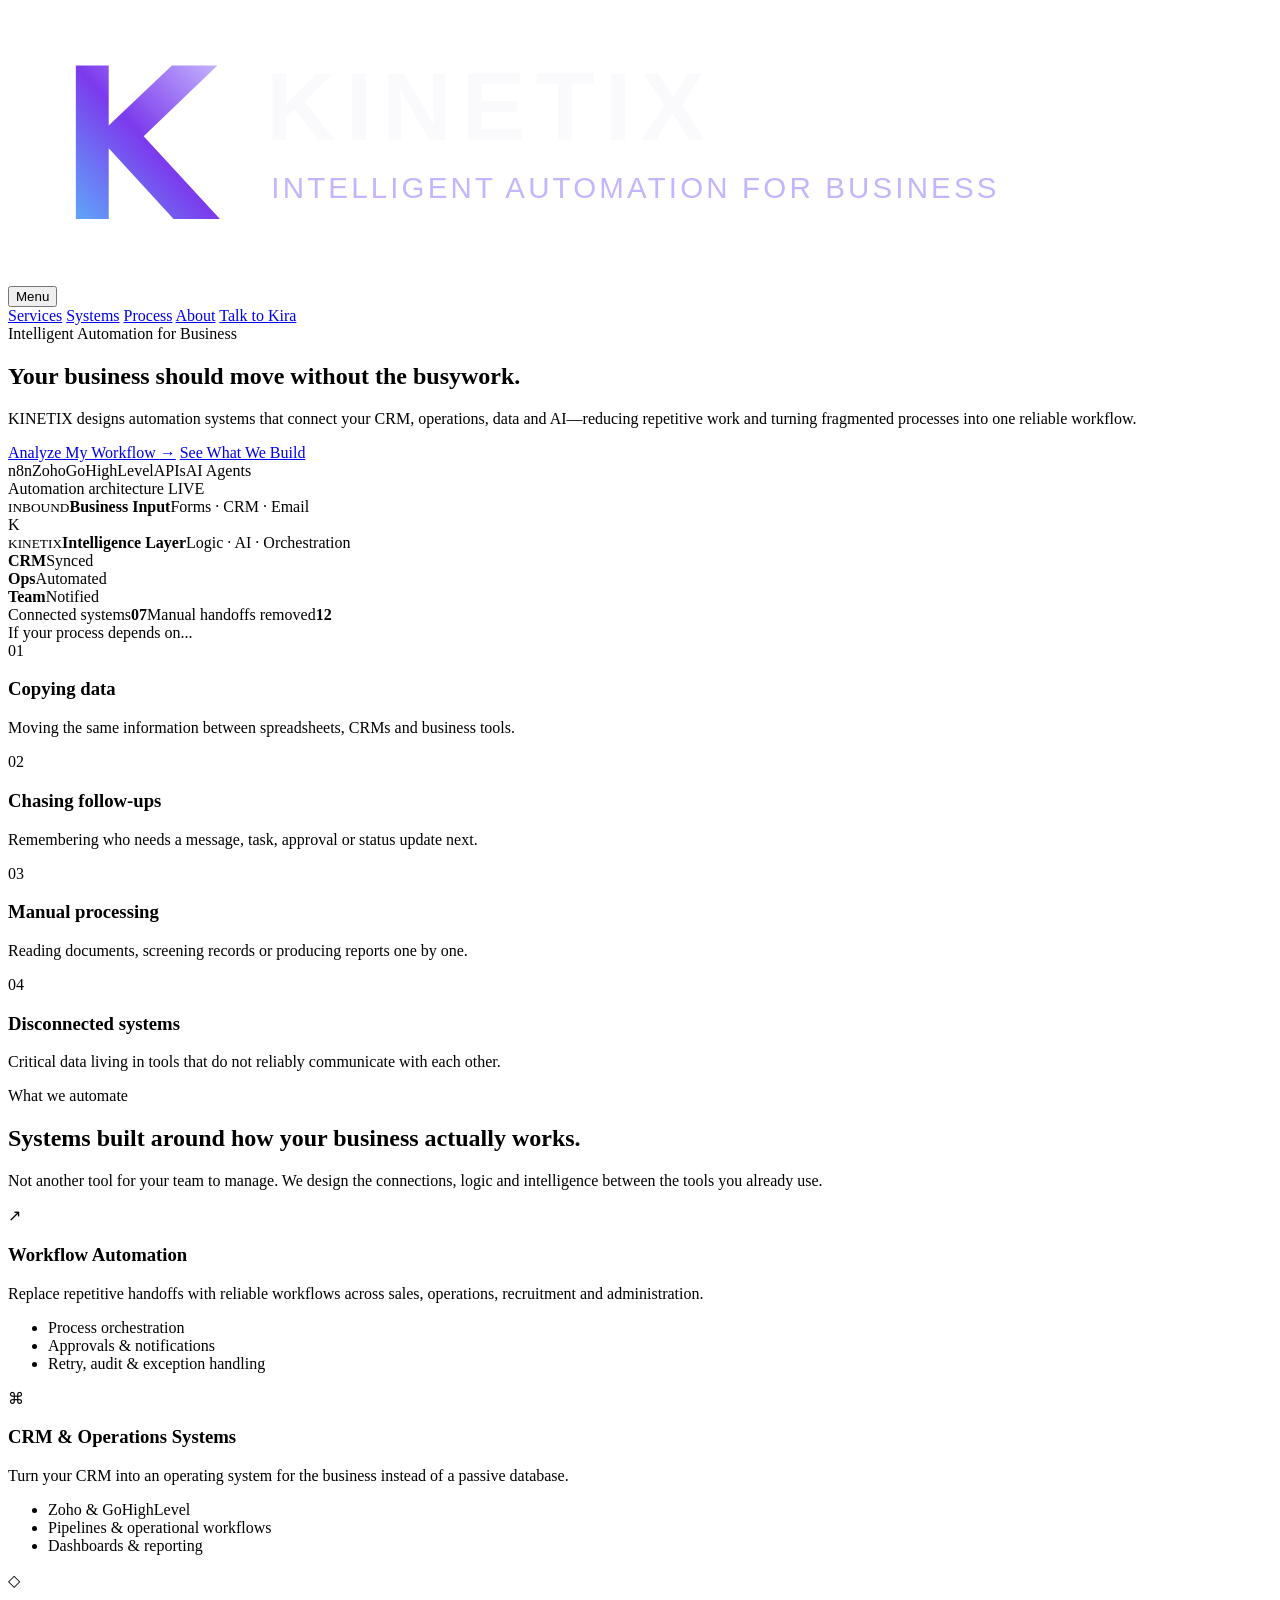
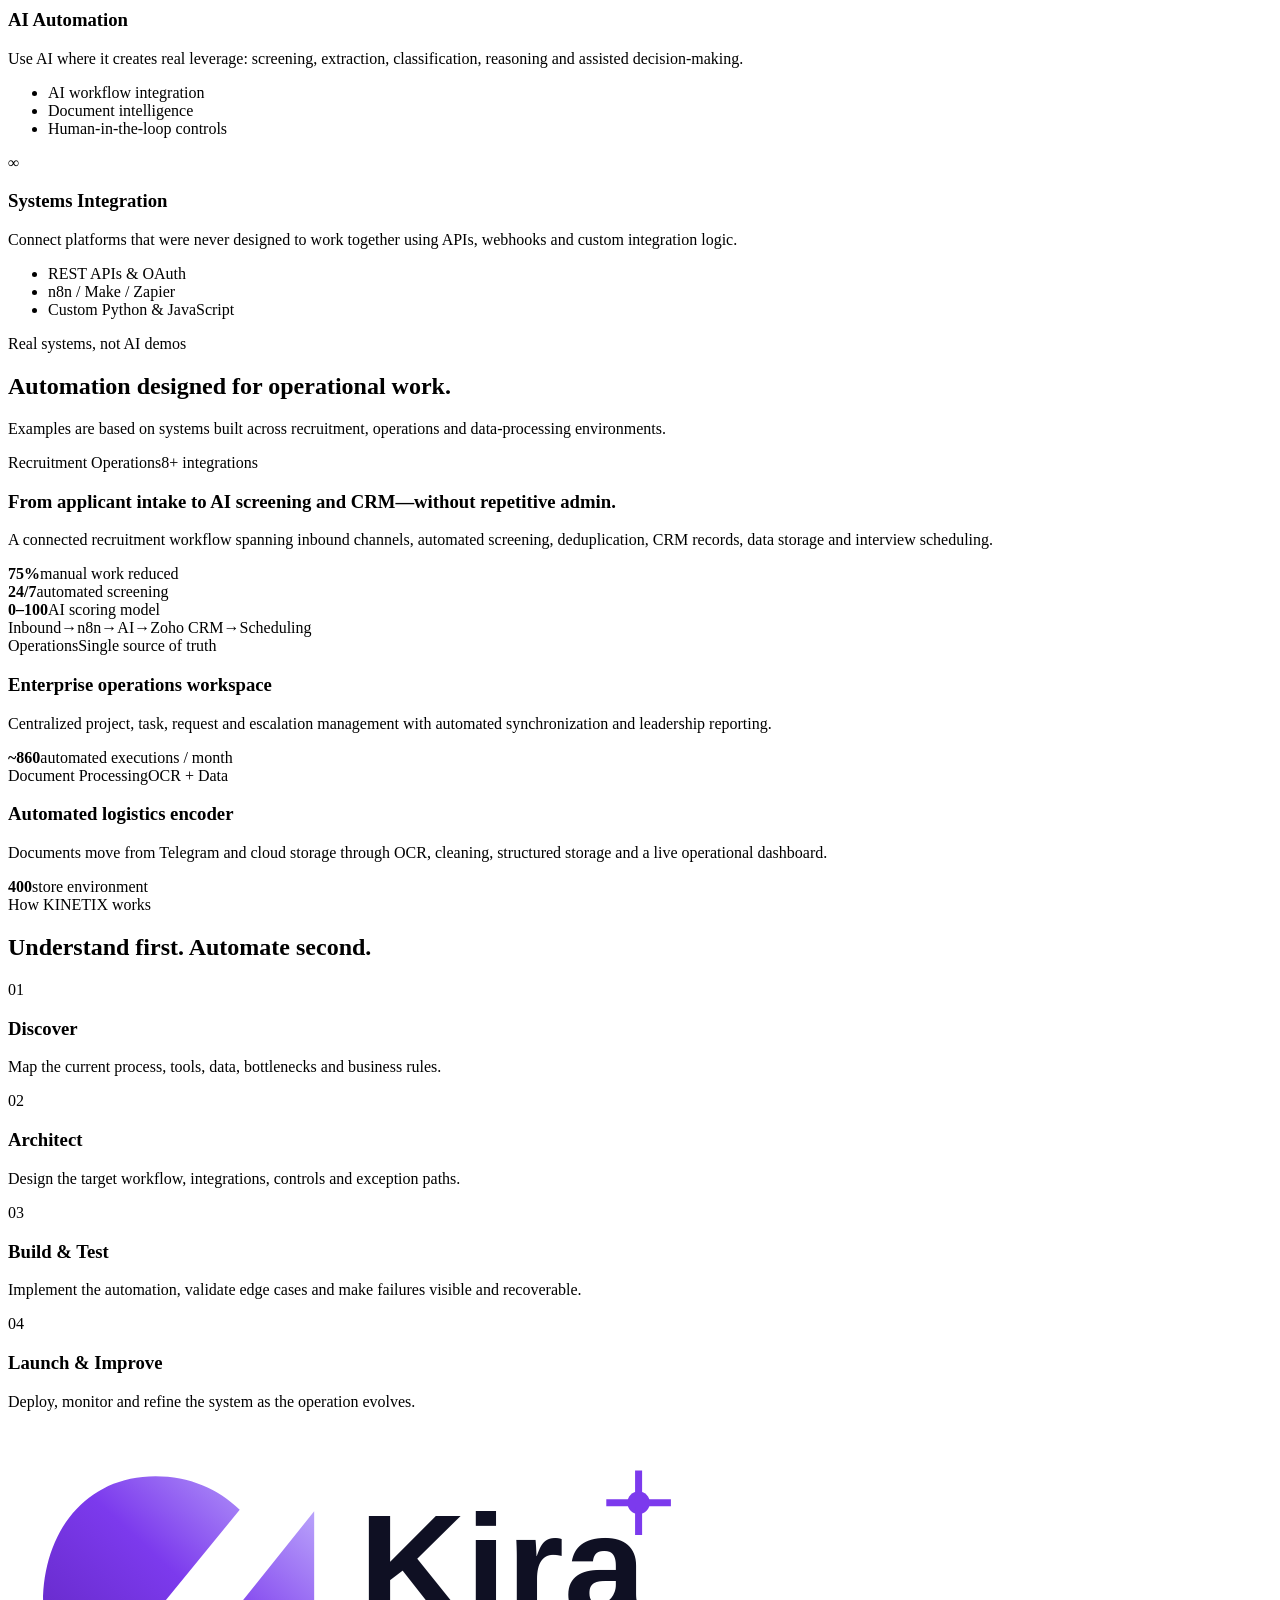
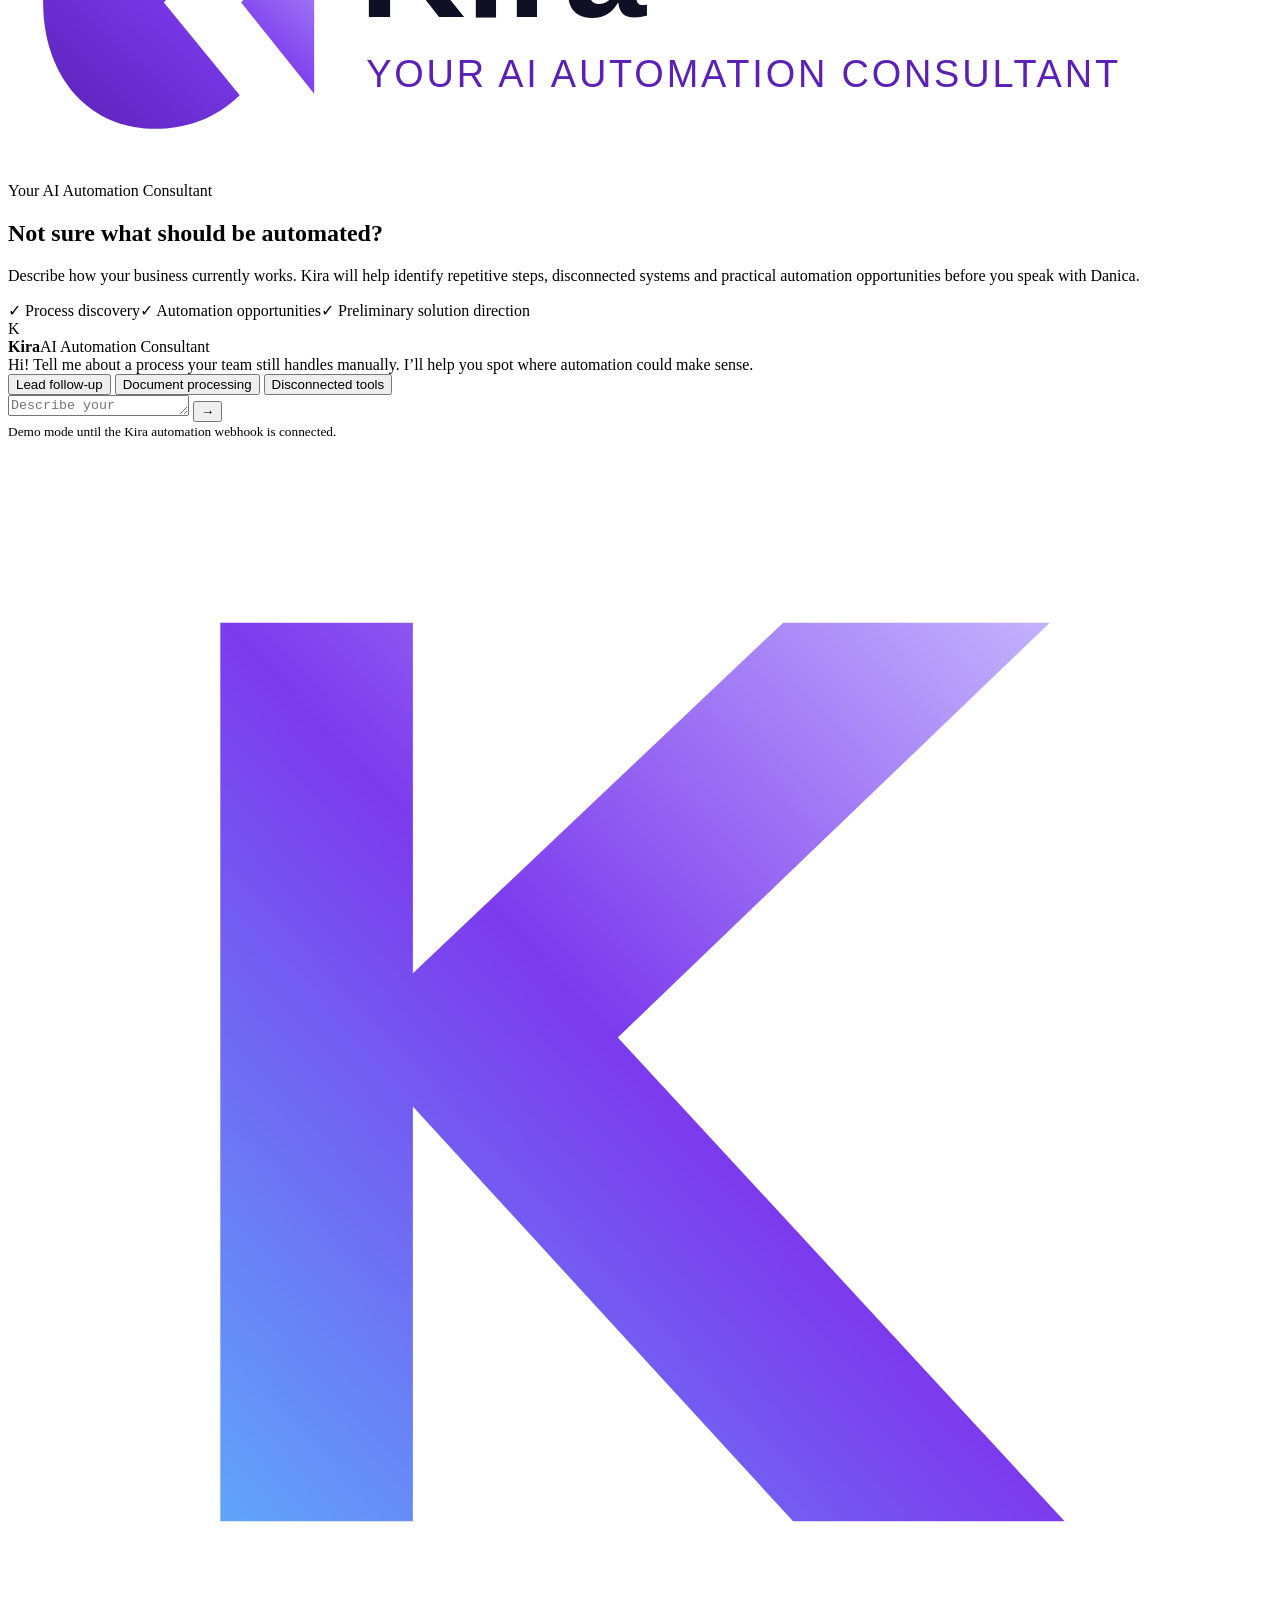
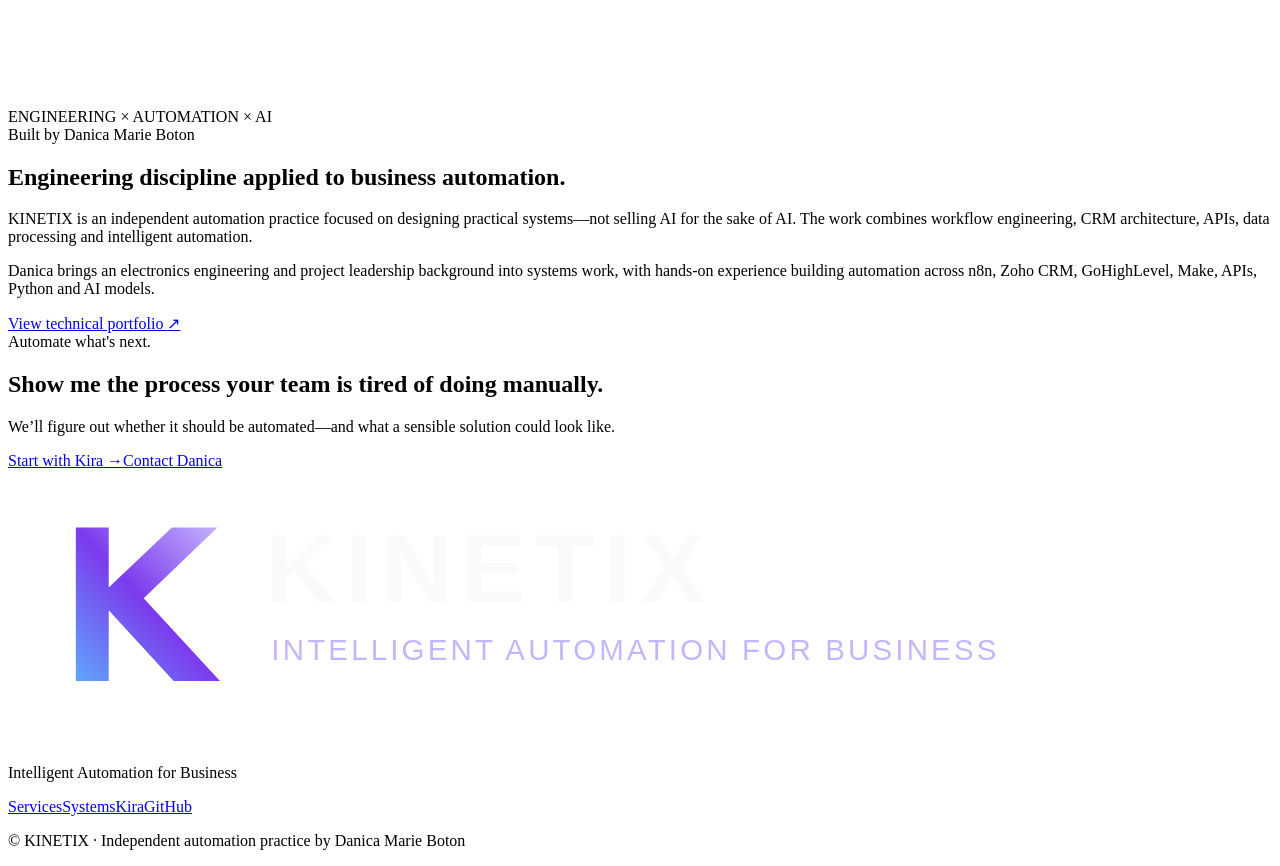
==== index.html @ b595feed "Build KINETIX client acquisition website" ====
<!doctype html>
<html lang="en">
<head>
  <meta charset="utf-8" />
  <meta name="viewport" content="width=device-width, initial-scale=1" />
  <meta name="theme-color" content="#0F1023" />
  <meta name="description" content="KINETIX builds intelligent automation systems that connect business processes, CRMs, operations, data and AI." />
  <title>KINETIX — Intelligent Automation for Business</title>
  <link rel="preconnect" href="https://fonts.googleapis.com">
  <link rel="preconnect" href="https://fonts.gstatic.com" crossorigin>
  <link href="https://fonts.googleapis.com/css2?family=Plus+Jakarta+Sans:wght@400;500;600;700;800&display=swap" rel="stylesheet">
  <link rel="icon" href="brand/kinetix-mark.svg" type="image/svg+xml">
  <link rel="stylesheet" href="styles.css" />
</head>
<body>
  <div class="page-glow page-glow-a"></div>
  <div class="page-glow page-glow-b"></div>

  <header class="site-header">
    <a class="brand" href="#top" aria-label="KINETIX home">
      <img src="brand/kinetix-logo-dark.svg" alt="KINETIX" />
    </a>
    <button class="menu-toggle" aria-expanded="false" aria-controls="site-nav">Menu</button>
    <nav id="site-nav" class="site-nav" aria-label="Primary navigation">
      <a href="#services">Services</a>
      <a href="#work">Systems</a>
      <a href="#process">Process</a>
      <a href="#about">About</a>
      <a class="nav-cta" href="#kira">Talk to Kira</a>
    </nav>
  </header>

  <main id="top">
    <section class="hero section-shell">
      <div class="hero-copy reveal">
        <span class="eyebrow"><span class="pulse-dot"></span> Intelligent Automation for Business</span>
        <h1>Your business should move <span class="gradient-text">without the busywork.</span></h1>
        <p class="hero-lead">KINETIX designs automation systems that connect your CRM, operations, data and AI—reducing repetitive work and turning fragmented processes into one reliable workflow.</p>
        <div class="hero-actions">
          <a class="button primary" href="#kira">Analyze My Workflow <span>→</span></a>
          <a class="button secondary" href="#work">See What We Build</a>
        </div>
        <div class="trust-strip" aria-label="Capabilities">
          <span>n8n</span><i></i><span>Zoho</span><i></i><span>GoHighLevel</span><i></i><span>APIs</span><i></i><span>AI Agents</span>
        </div>
      </div>

      <div class="hero-visual reveal delay-1" aria-hidden="true">
        <div class="system-card">
          <div class="system-topbar">
            <span class="status-dot"></span>
            <span>Automation architecture</span>
            <span class="live-label">LIVE</span>
          </div>
          <div class="flow-map">
            <div class="flow-node source"><small>INBOUND</small><strong>Business Input</strong><span>Forms · CRM · Email</span></div>
            <div class="flow-line vertical"></div>
            <div class="flow-node brain"><div class="mini-mark">K</div><small>KINETIX</small><strong>Intelligence Layer</strong><span>Logic · AI · Orchestration</span></div>
            <div class="flow-branches"><i></i><i></i><i></i></div>
            <div class="flow-row">
              <div class="mini-node"><strong>CRM</strong><span>Synced</span></div>
              <div class="mini-node"><strong>Ops</strong><span>Automated</span></div>
              <div class="mini-node"><strong>Team</strong><span>Notified</span></div>
            </div>
          </div>
          <div class="system-footer"><span>Connected systems</span><strong>07</strong><span>Manual handoffs removed</span><strong>12</strong></div>
        </div>
      </div>
    </section>

    <section class="problem-band">
      <div class="section-shell compact reveal">
        <span class="eyebrow dark">If your process depends on...</span>
        <div class="problem-grid">
          <article><span>01</span><h3>Copying data</h3><p>Moving the same information between spreadsheets, CRMs and business tools.</p></article>
          <article><span>02</span><h3>Chasing follow-ups</h3><p>Remembering who needs a message, task, approval or status update next.</p></article>
          <article><span>03</span><h3>Manual processing</h3><p>Reading documents, screening records or producing reports one by one.</p></article>
          <article><span>04</span><h3>Disconnected systems</h3><p>Critical data living in tools that do not reliably communicate with each other.</p></article>
        </div>
      </div>
    </section>

    <section id="services" class="section-shell section-pad">
      <div class="section-heading reveal">
        <span class="eyebrow">What we automate</span>
        <h2>Systems built around how your business actually works.</h2>
        <p>Not another tool for your team to manage. We design the connections, logic and intelligence between the tools you already use.</p>
      </div>
      <div class="service-grid">
        <article class="service-card reveal"><div class="icon-box">↗</div><h3>Workflow Automation</h3><p>Replace repetitive handoffs with reliable workflows across sales, operations, recruitment and administration.</p><ul><li>Process orchestration</li><li>Approvals & notifications</li><li>Retry, audit & exception handling</li></ul></article>
        <article class="service-card reveal delay-1"><div class="icon-box">⌘</div><h3>CRM & Operations Systems</h3><p>Turn your CRM into an operating system for the business instead of a passive database.</p><ul><li>Zoho & GoHighLevel</li><li>Pipelines & operational workflows</li><li>Dashboards & reporting</li></ul></article>
        <article class="service-card reveal delay-2"><div class="icon-box">◇</div><h3>AI Automation</h3><p>Use AI where it creates real leverage: screening, extraction, classification, reasoning and assisted decision-making.</p><ul><li>AI workflow integration</li><li>Document intelligence</li><li>Human-in-the-loop controls</li></ul></article>
        <article class="service-card reveal delay-3"><div class="icon-box">∞</div><h3>Systems Integration</h3><p>Connect platforms that were never designed to work together using APIs, webhooks and custom integration logic.</p><ul><li>REST APIs & OAuth</li><li>n8n / Make / Zapier</li><li>Custom Python & JavaScript</li></ul></article>
      </div>
    </section>

    <section id="work" class="work-section section-pad">
      <div class="section-shell">
        <div class="section-heading light reveal">
          <span class="eyebrow">Real systems, not AI demos</span>
          <h2>Automation designed for operational work.</h2>
          <p>Examples are based on systems built across recruitment, operations and data-processing environments.</p>
        </div>
        <div class="work-grid">
          <article class="case-card featured reveal">
            <div class="case-meta"><span>Recruitment Operations</span><span>8+ integrations</span></div>
            <h3>From applicant intake to AI screening and CRM—without repetitive admin.</h3>
            <p>A connected recruitment workflow spanning inbound channels, automated screening, deduplication, CRM records, data storage and interview scheduling.</p>
            <div class="metric-row"><div><strong>75%</strong><span>manual work reduced</span></div><div><strong>24/7</strong><span>automated screening</span></div><div><strong>0–100</strong><span>AI scoring model</span></div></div>
            <div class="architecture-line"><span>Inbound</span><b>→</b><span>n8n</span><b>→</b><span>AI</span><b>→</b><span>Zoho CRM</span><b>→</b><span>Scheduling</span></div>
          </article>
          <article class="case-card reveal delay-1">
            <div class="case-meta"><span>Operations</span><span>Single source of truth</span></div>
            <h3>Enterprise operations workspace</h3>
            <p>Centralized project, task, request and escalation management with automated synchronization and leadership reporting.</p>
            <div class="case-stat"><strong>~860</strong><span>automated executions / month</span></div>
          </article>
          <article class="case-card reveal delay-2">
            <div class="case-meta"><span>Document Processing</span><span>OCR + Data</span></div>
            <h3>Automated logistics encoder</h3>
            <p>Documents move from Telegram and cloud storage through OCR, cleaning, structured storage and a live operational dashboard.</p>
            <div class="case-stat"><strong>400</strong><span>store environment</span></div>
          </article>
        </div>
      </div>
    </section>

    <section id="process" class="section-shell section-pad">
      <div class="section-heading reveal">
        <span class="eyebrow">How KINETIX works</span>
        <h2>Understand first. Automate second.</h2>
      </div>
      <div class="process-grid">
        <article class="process-step reveal"><span>01</span><h3>Discover</h3><p>Map the current process, tools, data, bottlenecks and business rules.</p></article>
        <article class="process-step reveal delay-1"><span>02</span><h3>Architect</h3><p>Design the target workflow, integrations, controls and exception paths.</p></article>
        <article class="process-step reveal delay-2"><span>03</span><h3>Build & Test</h3><p>Implement the automation, validate edge cases and make failures visible and recoverable.</p></article>
        <article class="process-step reveal delay-3"><span>04</span><h3>Launch & Improve</h3><p>Deploy, monitor and refine the system as the operation evolves.</p></article>
      </div>
    </section>

    <section id="kira" class="kira-section section-shell section-pad">
      <div class="kira-card reveal">
        <div class="kira-copy">
          <img src="brand/kira-logo.svg" alt="Kira by KINETIX" class="kira-logo" />
          <span class="eyebrow">Your AI Automation Consultant</span>
          <h2>Not sure what should be automated?</h2>
          <p>Describe how your business currently works. Kira will help identify repetitive steps, disconnected systems and practical automation opportunities before you speak with Danica.</p>
          <div class="kira-points"><span>✓ Process discovery</span><span>✓ Automation opportunities</span><span>✓ Preliminary solution direction</span></div>
        </div>
        <div class="chat-shell">
          <div class="chat-head"><div class="chat-avatar">K</div><div><strong>Kira</strong><span>AI Automation Consultant</span></div><i class="online"></i></div>
          <div class="chat-body" id="chat-body">
            <div class="message ai">Hi! Tell me about a process your team still handles manually. I’ll help you spot where automation could make sense.</div>
            <div class="suggestions">
              <button data-prompt="We manually copy leads into our CRM and follow up one by one.">Lead follow-up</button>
              <button data-prompt="Our team manually processes documents and enters the information into a system.">Document processing</button>
              <button data-prompt="Our business tools do not sync and we keep updating the same information in different places.">Disconnected tools</button>
            </div>
          </div>
          <form id="kira-form" class="chat-input-row">
            <textarea id="kira-input" rows="1" placeholder="Describe your workflow..." required></textarea>
            <button type="submit" aria-label="Send to Kira">→</button>
          </form>
          <small class="chat-note">Demo mode until the Kira automation webhook is connected.</small>
        </div>
      </div>
    </section>

    <section id="about" class="about-section section-shell section-pad">
      <div class="about-grid">
        <div class="about-mark reveal"><img src="brand/kinetix-mark.svg" alt="" /><span>ENGINEERING × AUTOMATION × AI</span></div>
        <div class="about-copy reveal delay-1">
          <span class="eyebrow">Built by Danica Marie Boton</span>
          <h2>Engineering discipline applied to business automation.</h2>
          <p>KINETIX is an independent automation practice focused on designing practical systems—not selling AI for the sake of AI. The work combines workflow engineering, CRM architecture, APIs, data processing and intelligent automation.</p>
          <p>Danica brings an electronics engineering and project leadership background into systems work, with hands-on experience building automation across n8n, Zoho CRM, GoHighLevel, Make, APIs, Python and AI models.</p>
          <a class="text-link" href="https://dbauto.github.io/danicaboton.github.io/" target="_blank" rel="noopener">View technical portfolio <span>↗</span></a>
        </div>
      </div>
    </section>

    <section class="final-cta section-shell">
      <div class="final-cta-inner reveal">
        <span class="eyebrow">Automate what's next.</span>
        <h2>Show me the process your team is tired of doing manually.</h2>
        <p>We’ll figure out whether it should be automated—and what a sensible solution could look like.</p>
        <div class="hero-actions centered"><a class="button primary" href="#kira">Start with Kira <span>→</span></a><a class="button secondary light-border" href="mailto:danicaexcel@gmail.com">Contact Danica</a></div>
      </div>
    </section>
  </main>

  <footer class="site-footer section-shell">
    <div><img src="brand/kinetix-logo-dark.svg" alt="KINETIX" /><p>Intelligent Automation for Business</p></div>
    <div class="footer-links"><a href="#services">Services</a><a href="#work">Systems</a><a href="#kira">Kira</a><a href="https://github.com/dbauto/kinetix" target="_blank" rel="noopener">GitHub</a></div>
    <p class="copyright">© <span id="year"></span> KINETIX · Independent automation practice by Danica Marie Boton</p>
  </footer>

  <script src="app.js"></script>
</body>
</html>
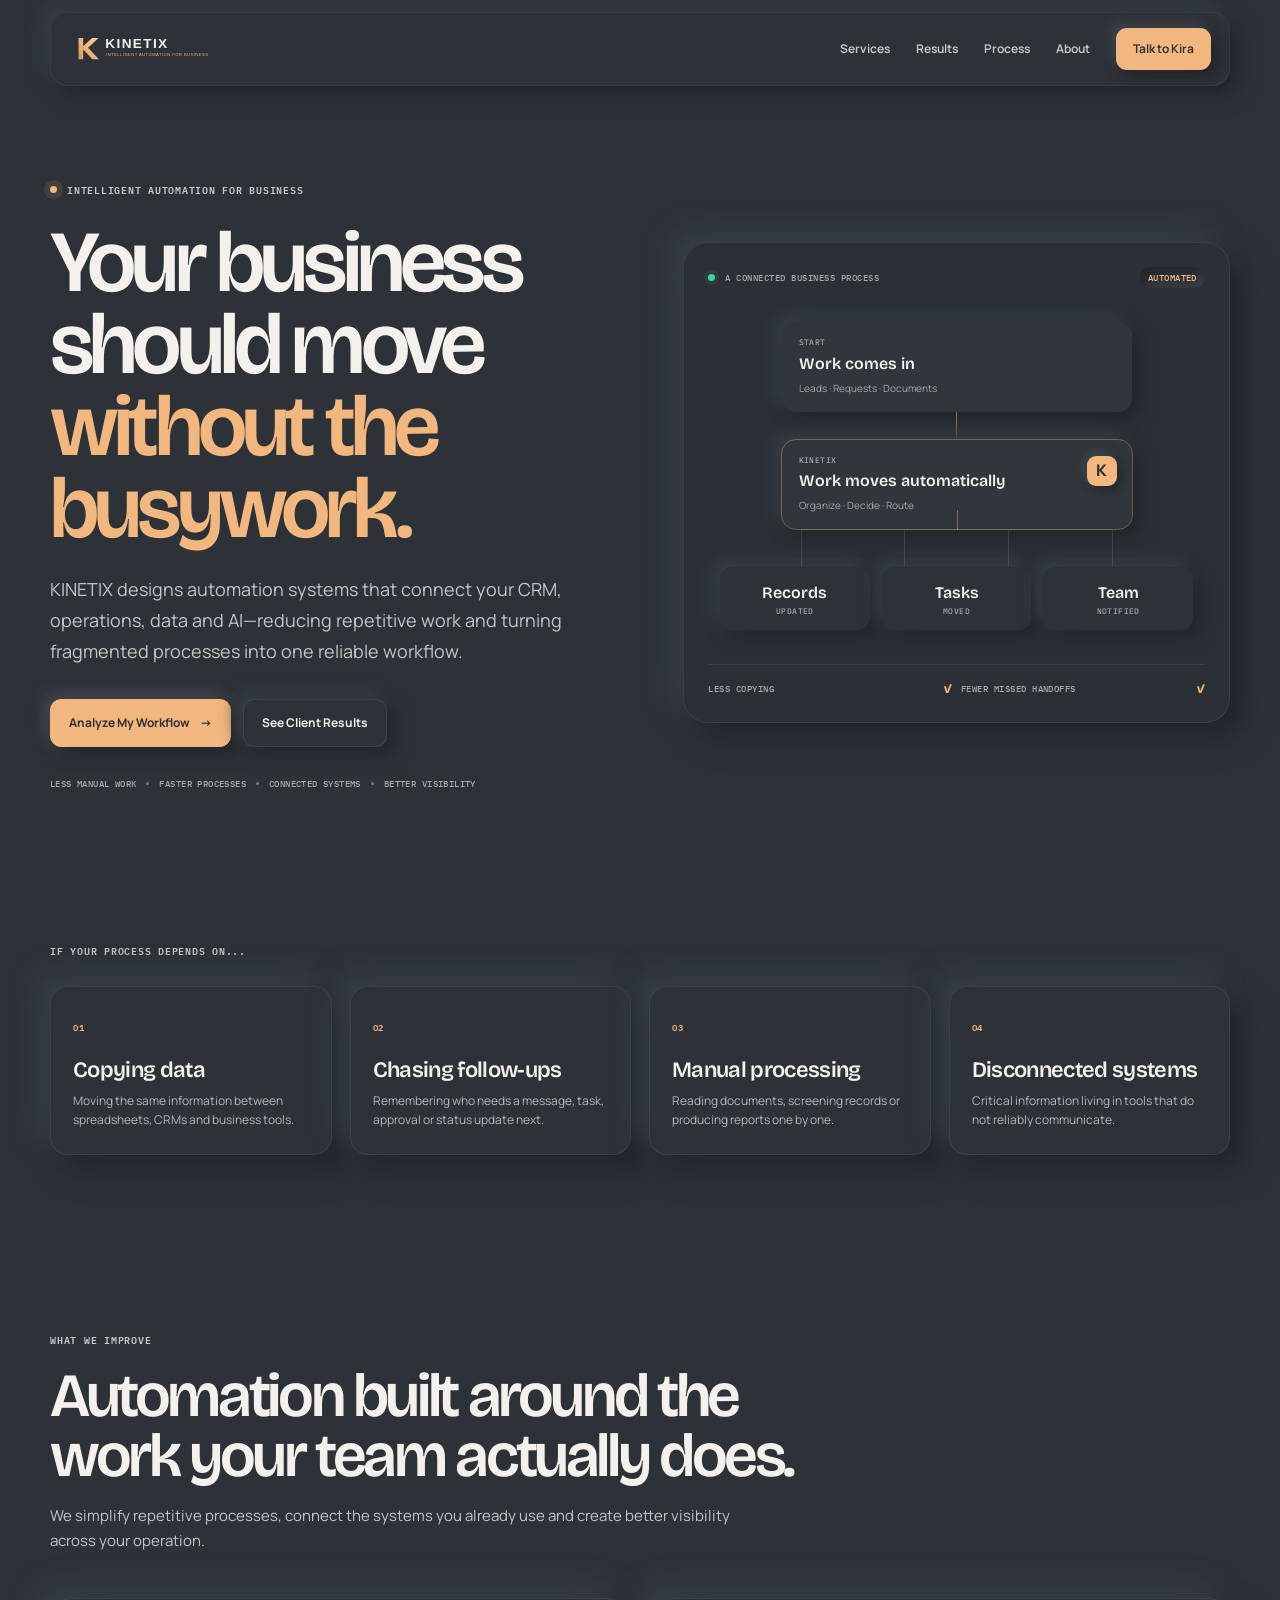
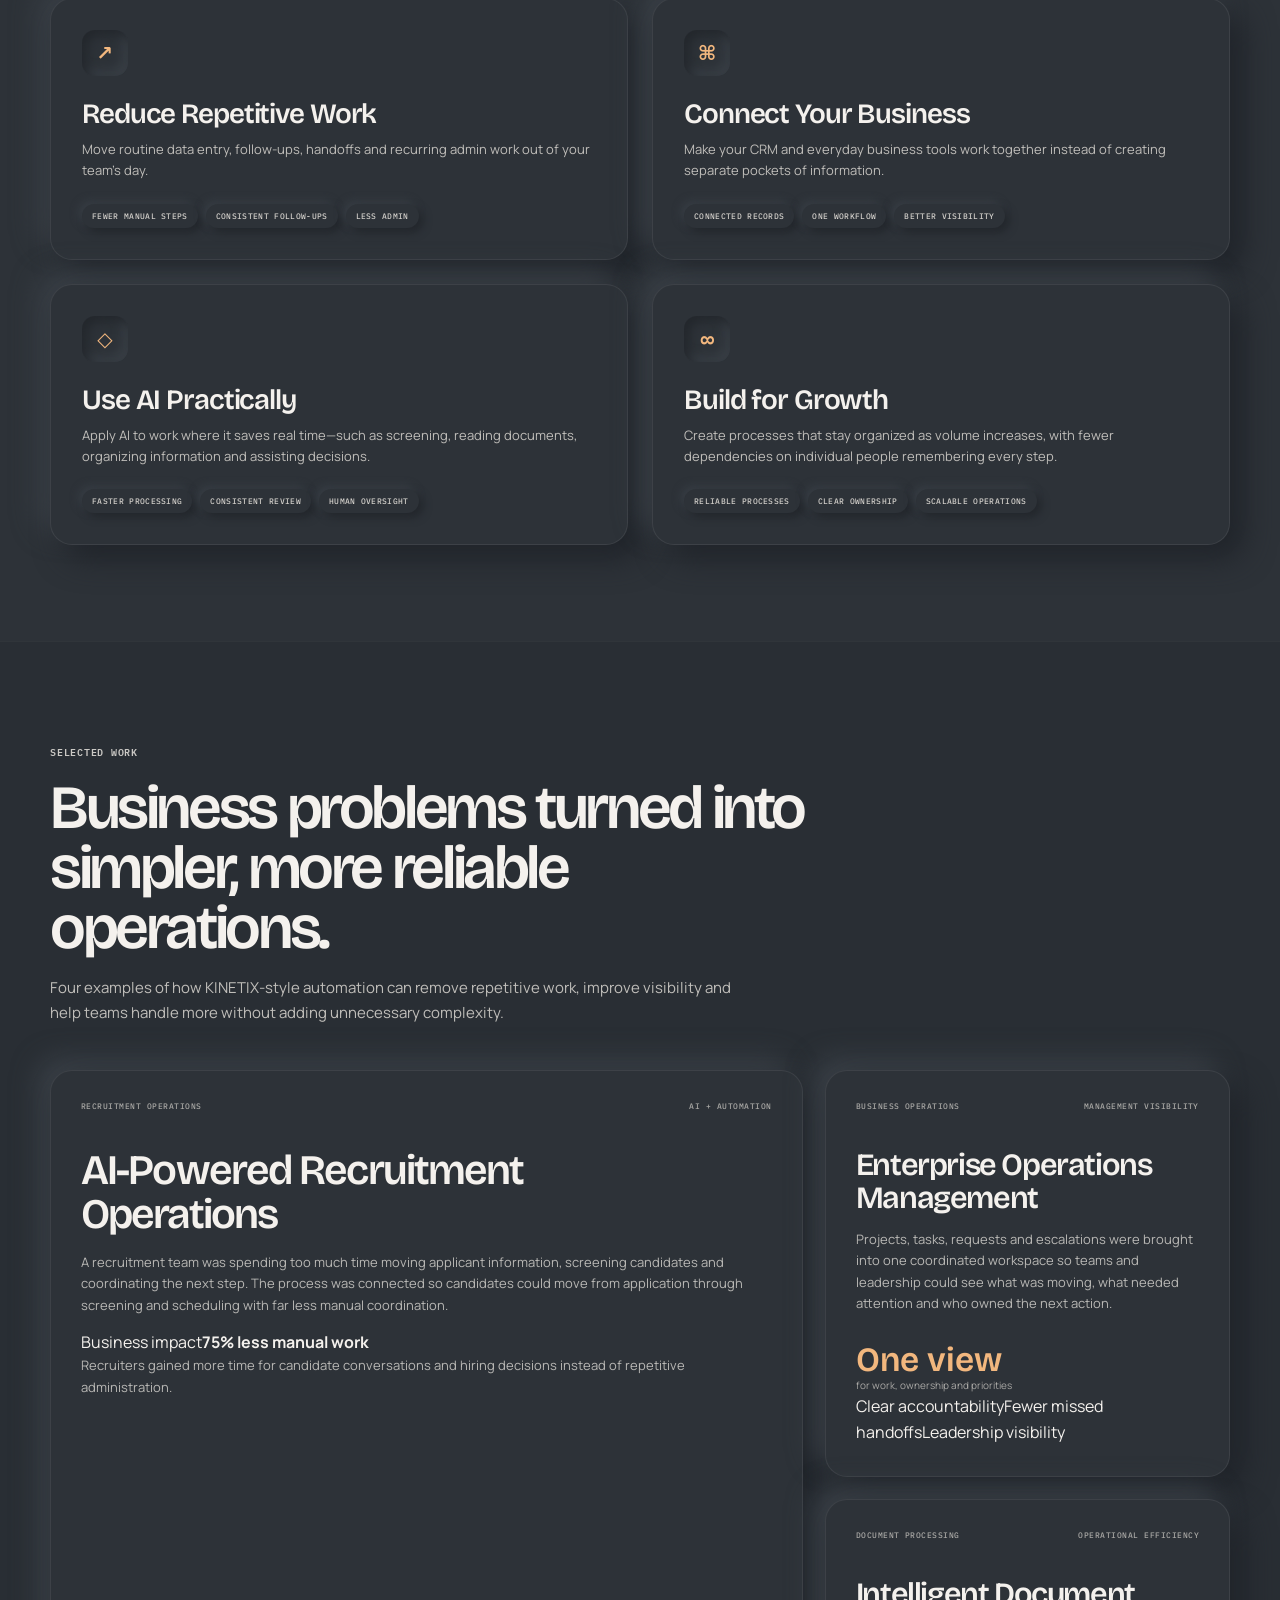
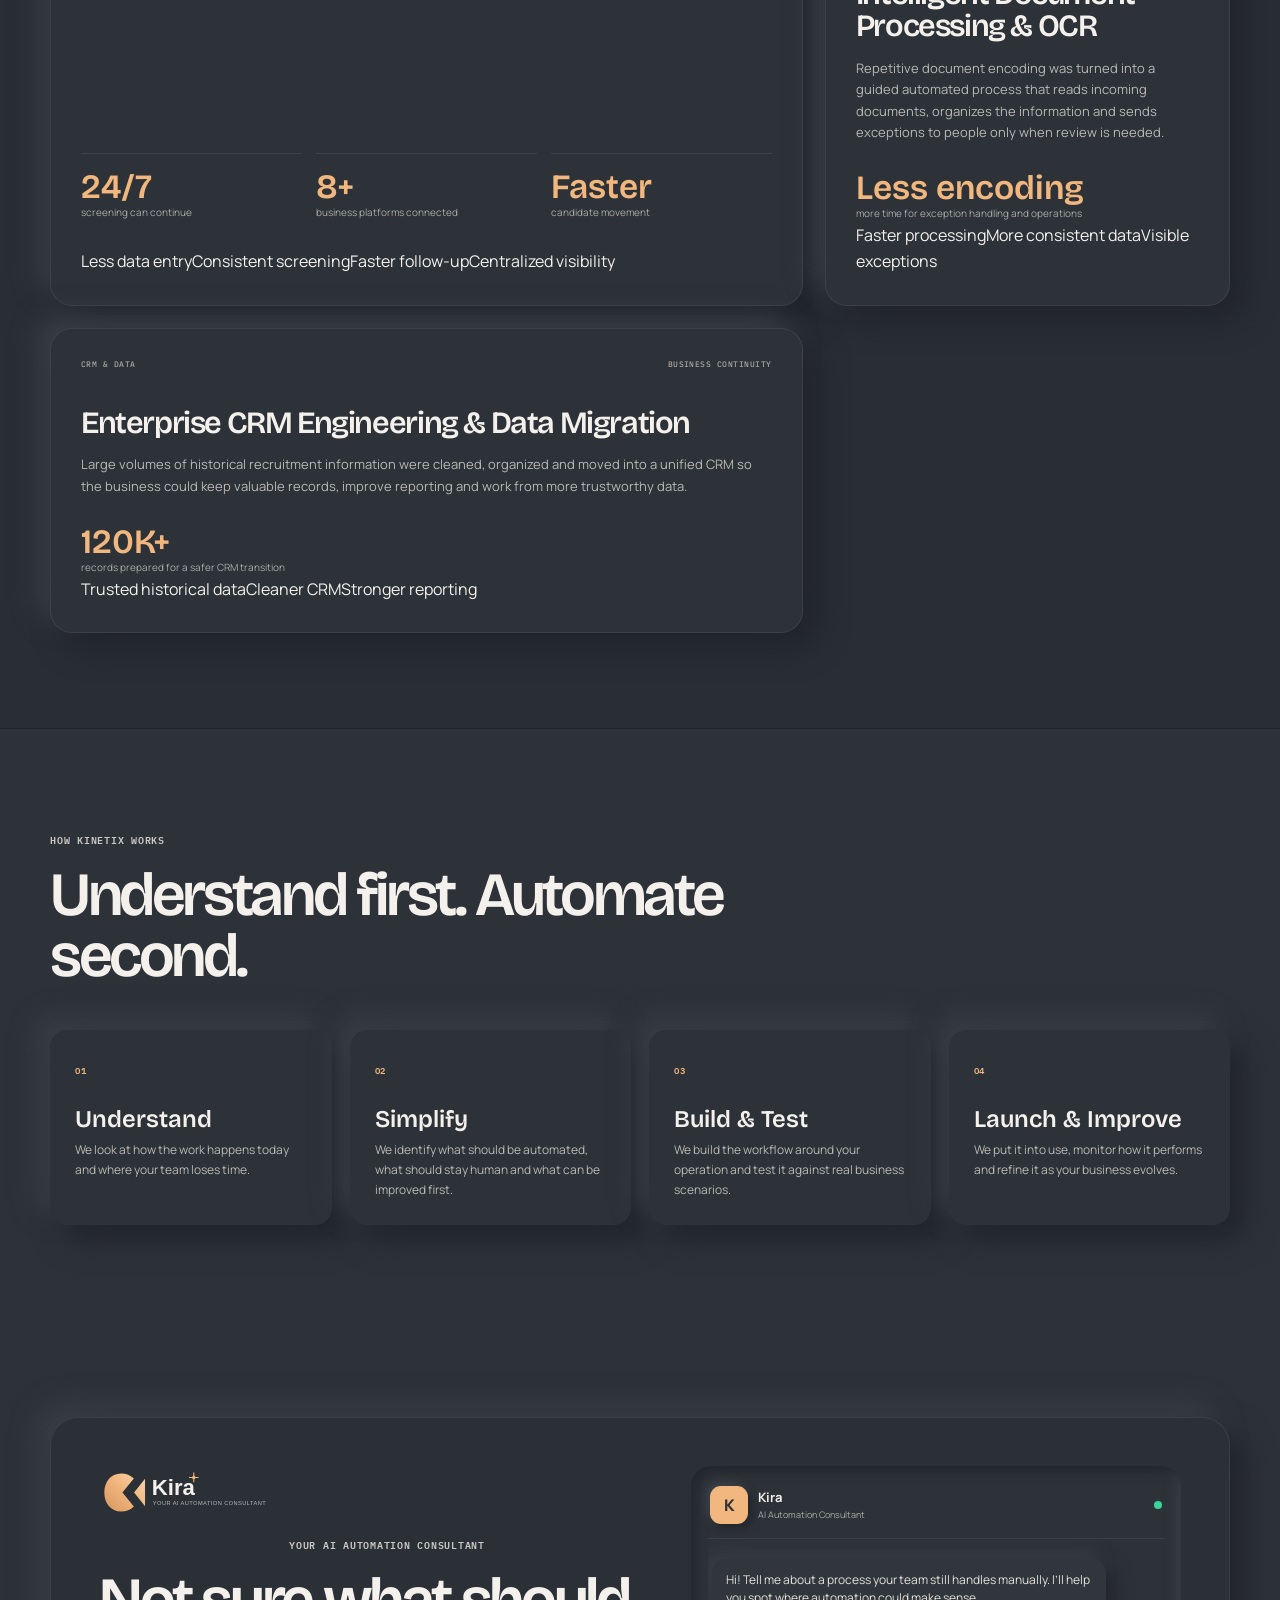
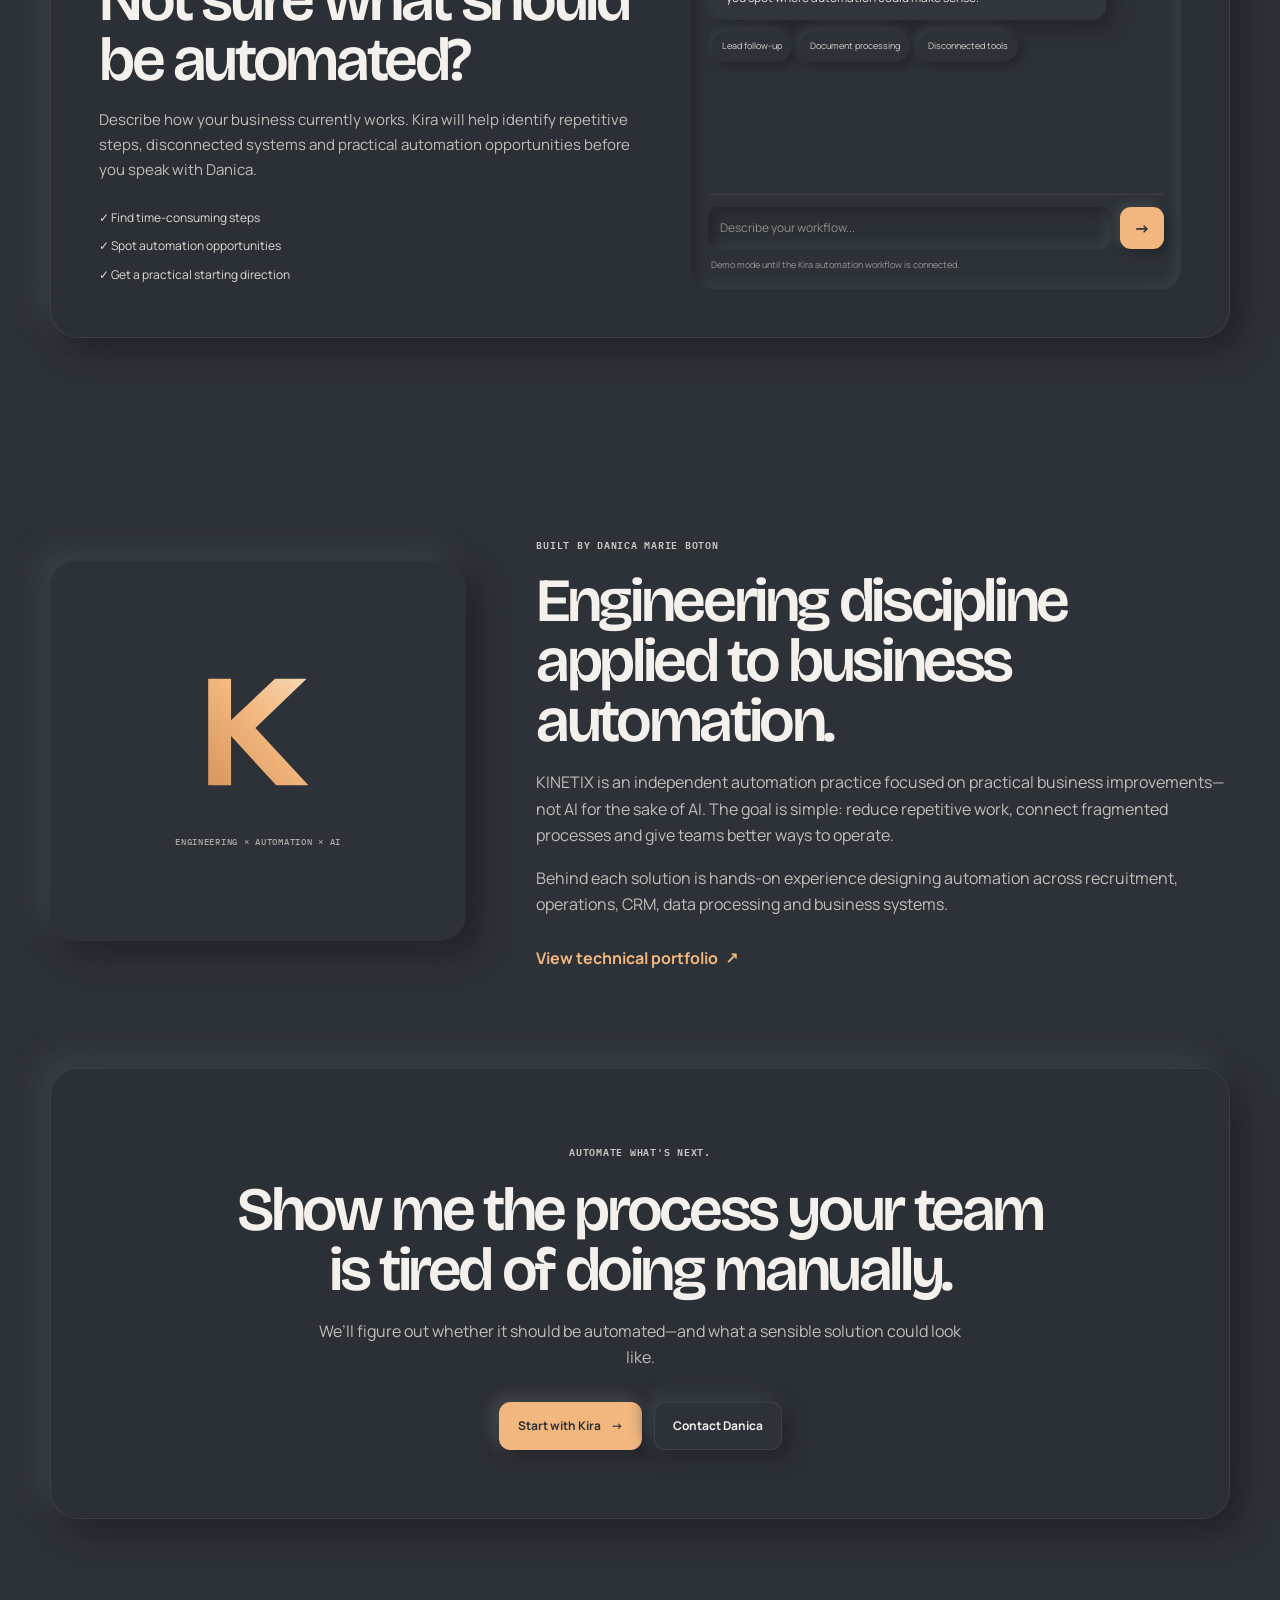
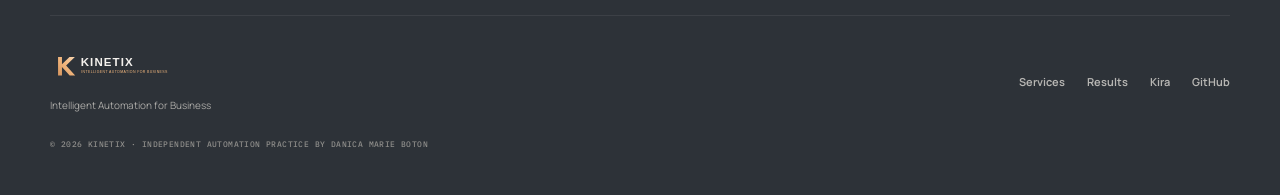
==== commit fc7bf2f5: "Show client-focused value across four KINETIX case studies" ====
--- a/index.html
+++ b/index.html
@@ -3,198 +3,41 @@
 <head>
   <meta charset="utf-8" />
   <meta name="viewport" content="width=device-width, initial-scale=1" />
-  <meta name="theme-color" content="#0F1023" />
-  <meta name="description" content="KINETIX builds intelligent automation systems that connect business processes, CRMs, operations, data and AI." />
+  <meta name="theme-color" content="#2d3238" />
+  <meta name="description" content="KINETIX builds intelligent automation systems that reduce manual work, connect business processes and help teams operate more efficiently." />
   <title>KINETIX — Intelligent Automation for Business</title>
   <link rel="preconnect" href="https://fonts.googleapis.com">
   <link rel="preconnect" href="https://fonts.gstatic.com" crossorigin>
-  <link href="https://fonts.googleapis.com/css2?family=Plus+Jakarta+Sans:wght@400;500;600;700;800&display=swap" rel="stylesheet">
-  <link rel="icon" href="brand/kinetix-mark.svg" type="image/svg+xml">
-  <link rel="stylesheet" href="styles.css" />
+  <link href="https://fonts.googleapis.com/css2?family=Bricolage+Grotesque:wght@500;600;700;800&family=IBM+Plex+Mono:wght@400;500;600&family=Manrope:wght@400;500;600;700&display=swap" rel="stylesheet">
+  <link rel="icon" href="brand/kinetix-mark.svg?v=20260910" type="image/svg+xml">
+  <link rel="stylesheet" href="styles.css?v=20260910-client-value" />
 </head>
 <body>
-  <div class="page-glow page-glow-a"></div>
-  <div class="page-glow page-glow-b"></div>
-
+  <div class="page-glow page-glow-a"></div><div class="page-glow page-glow-b"></div>
   <header class="site-header">
-    <a class="brand" href="#top" aria-label="KINETIX home">
-      <img src="brand/kinetix-logo-dark.svg" alt="KINETIX" />
-    </a>
+    <a class="brand" href="#top" aria-label="KINETIX home"><img src="brand/kinetix-logo-dark.svg?v=20260910" alt="KINETIX" /></a>
     <button class="menu-toggle" aria-expanded="false" aria-controls="site-nav">Menu</button>
-    <nav id="site-nav" class="site-nav" aria-label="Primary navigation">
-      <a href="#services">Services</a>
-      <a href="#work">Systems</a>
-      <a href="#process">Process</a>
-      <a href="#about">About</a>
-      <a class="nav-cta" href="#kira">Talk to Kira</a>
-    </nav>
+    <nav id="site-nav" class="site-nav" aria-label="Primary navigation"><a href="#services">Services</a><a href="#work">Results</a><a href="#process">Process</a><a href="#about">About</a><a class="nav-cta" href="#kira">Talk to Kira</a></nav>
   </header>
-
   <main id="top">
     <section class="hero section-shell">
-      <div class="hero-copy reveal">
-        <span class="eyebrow"><span class="pulse-dot"></span> Intelligent Automation for Business</span>
-        <h1>Your business should move <span class="gradient-text">without the busywork.</span></h1>
-        <p class="hero-lead">KINETIX designs automation systems that connect your CRM, operations, data and AI—reducing repetitive work and turning fragmented processes into one reliable workflow.</p>
-        <div class="hero-actions">
-          <a class="button primary" href="#kira">Analyze My Workflow <span>→</span></a>
-          <a class="button secondary" href="#work">See What We Build</a>
-        </div>
-        <div class="trust-strip" aria-label="Capabilities">
-          <span>n8n</span><i></i><span>Zoho</span><i></i><span>GoHighLevel</span><i></i><span>APIs</span><i></i><span>AI Agents</span>
-        </div>
-      </div>
-
-      <div class="hero-visual reveal delay-1" aria-hidden="true">
-        <div class="system-card">
-          <div class="system-topbar">
-            <span class="status-dot"></span>
-            <span>Automation architecture</span>
-            <span class="live-label">LIVE</span>
-          </div>
-          <div class="flow-map">
-            <div class="flow-node source"><small>INBOUND</small><strong>Business Input</strong><span>Forms · CRM · Email</span></div>
-            <div class="flow-line vertical"></div>
-            <div class="flow-node brain"><div class="mini-mark">K</div><small>KINETIX</small><strong>Intelligence Layer</strong><span>Logic · AI · Orchestration</span></div>
-            <div class="flow-branches"><i></i><i></i><i></i></div>
-            <div class="flow-row">
-              <div class="mini-node"><strong>CRM</strong><span>Synced</span></div>
-              <div class="mini-node"><strong>Ops</strong><span>Automated</span></div>
-              <div class="mini-node"><strong>Team</strong><span>Notified</span></div>
-            </div>
-          </div>
-          <div class="system-footer"><span>Connected systems</span><strong>07</strong><span>Manual handoffs removed</span><strong>12</strong></div>
-        </div>
-      </div>
+      <div class="hero-copy reveal"><span class="eyebrow"><span class="pulse-dot"></span> Intelligent Automation for Business</span><h1>Your business should move <span class="gradient-text">without the busywork.</span></h1><p class="hero-lead">KINETIX designs automation systems that connect your CRM, operations, data and AI—reducing repetitive work and turning fragmented processes into one reliable workflow.</p><div class="hero-actions"><a class="button primary" href="#kira">Analyze My Workflow <span>→</span></a><a class="button secondary" href="#work">See Client Results</a></div><div class="trust-strip"><span>Less manual work</span><i></i><span>Faster processes</span><i></i><span>Connected systems</span><i></i><span>Better visibility</span></div></div>
+      <div class="hero-visual reveal delay-1" aria-hidden="true"><div class="system-card"><div class="system-topbar"><span class="status-dot"></span><span>A connected business process</span><span class="live-label">AUTOMATED</span></div><div class="flow-map"><div class="flow-node source"><small>START</small><strong>Work comes in</strong><span>Leads · Requests · Documents</span></div><div class="flow-line vertical"></div><div class="flow-node brain"><div class="mini-mark">K</div><small>KINETIX</small><strong>Work moves automatically</strong><span>Organize · Decide · Route</span></div><div class="flow-branches"><i></i><i></i><i></i></div><div class="flow-row"><div class="mini-node"><strong>Records</strong><span>Updated</span></div><div class="mini-node"><strong>Tasks</strong><span>Moved</span></div><div class="mini-node"><strong>Team</strong><span>Notified</span></div></div></div><div class="system-footer"><span>Less copying</span><strong>✓</strong><span>Fewer missed handoffs</span><strong>✓</strong></div></div></div>
     </section>
-
-    <section class="problem-band">
-      <div class="section-shell compact reveal">
-        <span class="eyebrow dark">If your process depends on...</span>
-        <div class="problem-grid">
-          <article><span>01</span><h3>Copying data</h3><p>Moving the same information between spreadsheets, CRMs and business tools.</p></article>
-          <article><span>02</span><h3>Chasing follow-ups</h3><p>Remembering who needs a message, task, approval or status update next.</p></article>
-          <article><span>03</span><h3>Manual processing</h3><p>Reading documents, screening records or producing reports one by one.</p></article>
-          <article><span>04</span><h3>Disconnected systems</h3><p>Critical data living in tools that do not reliably communicate with each other.</p></article>
-        </div>
-      </div>
-    </section>
-
-    <section id="services" class="section-shell section-pad">
-      <div class="section-heading reveal">
-        <span class="eyebrow">What we automate</span>
-        <h2>Systems built around how your business actually works.</h2>
-        <p>Not another tool for your team to manage. We design the connections, logic and intelligence between the tools you already use.</p>
-      </div>
-      <div class="service-grid">
-        <article class="service-card reveal"><div class="icon-box">↗</div><h3>Workflow Automation</h3><p>Replace repetitive handoffs with reliable workflows across sales, operations, recruitment and administration.</p><ul><li>Process orchestration</li><li>Approvals & notifications</li><li>Retry, audit & exception handling</li></ul></article>
-        <article class="service-card reveal delay-1"><div class="icon-box">⌘</div><h3>CRM & Operations Systems</h3><p>Turn your CRM into an operating system for the business instead of a passive database.</p><ul><li>Zoho & GoHighLevel</li><li>Pipelines & operational workflows</li><li>Dashboards & reporting</li></ul></article>
-        <article class="service-card reveal delay-2"><div class="icon-box">◇</div><h3>AI Automation</h3><p>Use AI where it creates real leverage: screening, extraction, classification, reasoning and assisted decision-making.</p><ul><li>AI workflow integration</li><li>Document intelligence</li><li>Human-in-the-loop controls</li></ul></article>
-        <article class="service-card reveal delay-3"><div class="icon-box">∞</div><h3>Systems Integration</h3><p>Connect platforms that were never designed to work together using APIs, webhooks and custom integration logic.</p><ul><li>REST APIs & OAuth</li><li>n8n / Make / Zapier</li><li>Custom Python & JavaScript</li></ul></article>
-      </div>
-    </section>
-
-    <section id="work" class="work-section section-pad">
-      <div class="section-shell">
-        <div class="section-heading light reveal">
-          <span class="eyebrow">Real systems, not AI demos</span>
-          <h2>Automation designed for operational work.</h2>
-          <p>Examples are based on systems built across recruitment, operations and data-processing environments.</p>
-        </div>
-        <div class="work-grid">
-          <article class="case-card featured reveal">
-            <div class="case-meta"><span>Recruitment Operations</span><span>8+ integrations</span></div>
-            <h3>From applicant intake to AI screening and CRM—without repetitive admin.</h3>
-            <p>A connected recruitment workflow spanning inbound channels, automated screening, deduplication, CRM records, data storage and interview scheduling.</p>
-            <div class="metric-row"><div><strong>75%</strong><span>manual work reduced</span></div><div><strong>24/7</strong><span>automated screening</span></div><div><strong>0–100</strong><span>AI scoring model</span></div></div>
-            <div class="architecture-line"><span>Inbound</span><b>→</b><span>n8n</span><b>→</b><span>AI</span><b>→</b><span>Zoho CRM</span><b>→</b><span>Scheduling</span></div>
-          </article>
-          <article class="case-card reveal delay-1">
-            <div class="case-meta"><span>Operations</span><span>Single source of truth</span></div>
-            <h3>Enterprise operations workspace</h3>
-            <p>Centralized project, task, request and escalation management with automated synchronization and leadership reporting.</p>
-            <div class="case-stat"><strong>~860</strong><span>automated executions / month</span></div>
-          </article>
-          <article class="case-card reveal delay-2">
-            <div class="case-meta"><span>Document Processing</span><span>OCR + Data</span></div>
-            <h3>Automated logistics encoder</h3>
-            <p>Documents move from Telegram and cloud storage through OCR, cleaning, structured storage and a live operational dashboard.</p>
-            <div class="case-stat"><strong>400</strong><span>store environment</span></div>
-          </article>
-        </div>
-      </div>
-    </section>
-
-    <section id="process" class="section-shell section-pad">
-      <div class="section-heading reveal">
-        <span class="eyebrow">How KINETIX works</span>
-        <h2>Understand first. Automate second.</h2>
-      </div>
-      <div class="process-grid">
-        <article class="process-step reveal"><span>01</span><h3>Discover</h3><p>Map the current process, tools, data, bottlenecks and business rules.</p></article>
-        <article class="process-step reveal delay-1"><span>02</span><h3>Architect</h3><p>Design the target workflow, integrations, controls and exception paths.</p></article>
-        <article class="process-step reveal delay-2"><span>03</span><h3>Build & Test</h3><p>Implement the automation, validate edge cases and make failures visible and recoverable.</p></article>
-        <article class="process-step reveal delay-3"><span>04</span><h3>Launch & Improve</h3><p>Deploy, monitor and refine the system as the operation evolves.</p></article>
-      </div>
-    </section>
-
-    <section id="kira" class="kira-section section-shell section-pad">
-      <div class="kira-card reveal">
-        <div class="kira-copy">
-          <img src="brand/kira-logo.svg" alt="Kira by KINETIX" class="kira-logo" />
-          <span class="eyebrow">Your AI Automation Consultant</span>
-          <h2>Not sure what should be automated?</h2>
-          <p>Describe how your business currently works. Kira will help identify repetitive steps, disconnected systems and practical automation opportunities before you speak with Danica.</p>
-          <div class="kira-points"><span>✓ Process discovery</span><span>✓ Automation opportunities</span><span>✓ Preliminary solution direction</span></div>
-        </div>
-        <div class="chat-shell">
-          <div class="chat-head"><div class="chat-avatar">K</div><div><strong>Kira</strong><span>AI Automation Consultant</span></div><i class="online"></i></div>
-          <div class="chat-body" id="chat-body">
-            <div class="message ai">Hi! Tell me about a process your team still handles manually. I’ll help you spot where automation could make sense.</div>
-            <div class="suggestions">
-              <button data-prompt="We manually copy leads into our CRM and follow up one by one.">Lead follow-up</button>
-              <button data-prompt="Our team manually processes documents and enters the information into a system.">Document processing</button>
-              <button data-prompt="Our business tools do not sync and we keep updating the same information in different places.">Disconnected tools</button>
-            </div>
-          </div>
-          <form id="kira-form" class="chat-input-row">
-            <textarea id="kira-input" rows="1" placeholder="Describe your workflow..." required></textarea>
-            <button type="submit" aria-label="Send to Kira">→</button>
-          </form>
-          <small class="chat-note">Demo mode until the Kira automation webhook is connected.</small>
-        </div>
-      </div>
-    </section>
-
-    <section id="about" class="about-section section-shell section-pad">
-      <div class="about-grid">
-        <div class="about-mark reveal"><img src="brand/kinetix-mark.svg" alt="" /><span>ENGINEERING × AUTOMATION × AI</span></div>
-        <div class="about-copy reveal delay-1">
-          <span class="eyebrow">Built by Danica Marie Boton</span>
-          <h2>Engineering discipline applied to business automation.</h2>
-          <p>KINETIX is an independent automation practice focused on designing practical systems—not selling AI for the sake of AI. The work combines workflow engineering, CRM architecture, APIs, data processing and intelligent automation.</p>
-          <p>Danica brings an electronics engineering and project leadership background into systems work, with hands-on experience building automation across n8n, Zoho CRM, GoHighLevel, Make, APIs, Python and AI models.</p>
-          <a class="text-link" href="https://dbauto.github.io/danicaboton.github.io/" target="_blank" rel="noopener">View technical portfolio <span>↗</span></a>
-        </div>
-      </div>
-    </section>
-
-    <section class="final-cta section-shell">
-      <div class="final-cta-inner reveal">
-        <span class="eyebrow">Automate what's next.</span>
-        <h2>Show me the process your team is tired of doing manually.</h2>
-        <p>We’ll figure out whether it should be automated—and what a sensible solution could look like.</p>
-        <div class="hero-actions centered"><a class="button primary" href="#kira">Start with Kira <span>→</span></a><a class="button secondary light-border" href="mailto:danicaexcel@gmail.com">Contact Danica</a></div>
-      </div>
-    </section>
+    <section class="problem-band"><div class="section-shell compact reveal"><span class="eyebrow dark">If your process depends on...</span><div class="problem-grid"><article><span>01</span><h3>Copying data</h3><p>Moving the same information between spreadsheets, CRMs and business tools.</p></article><article><span>02</span><h3>Chasing follow-ups</h3><p>Remembering who needs a message, task, approval or status update next.</p></article><article><span>03</span><h3>Manual processing</h3><p>Reading documents, screening records or producing reports one by one.</p></article><article><span>04</span><h3>Disconnected systems</h3><p>Critical information living in tools that do not reliably communicate.</p></article></div></div></section>
+    <section id="services" class="section-shell section-pad"><div class="section-heading reveal"><span class="eyebrow">What we improve</span><h2>Automation built around the work your team actually does.</h2><p>We simplify repetitive processes, connect the systems you already use and create better visibility across your operation.</p></div><div class="service-grid"><article class="service-card reveal"><div class="icon-box">↗</div><h3>Reduce Repetitive Work</h3><p>Move routine data entry, follow-ups, handoffs and recurring admin work out of your team's day.</p><ul><li>Fewer manual steps</li><li>Consistent follow-ups</li><li>Less admin</li></ul></article><article class="service-card reveal delay-1"><div class="icon-box">⌘</div><h3>Connect Your Business</h3><p>Make your CRM and everyday business tools work together instead of creating separate pockets of information.</p><ul><li>Connected records</li><li>One workflow</li><li>Better visibility</li></ul></article><article class="service-card reveal delay-2"><div class="icon-box">◇</div><h3>Use AI Practically</h3><p>Apply AI to work where it saves real time—such as screening, reading documents, organizing information and assisting decisions.</p><ul><li>Faster processing</li><li>Consistent review</li><li>Human oversight</li></ul></article><article class="service-card reveal delay-3"><div class="icon-box">∞</div><h3>Build for Growth</h3><p>Create processes that stay organized as volume increases, with fewer dependencies on individual people remembering every step.</p><ul><li>Reliable processes</li><li>Clear ownership</li><li>Scalable operations</li></ul></article></div></section>
+    <section id="work" class="work-section section-pad"><div class="section-shell"><div class="section-heading light reveal"><span class="eyebrow">Selected work</span><h2>Business problems turned into simpler, more reliable operations.</h2><p>Four examples of how KINETIX-style automation can remove repetitive work, improve visibility and help teams handle more without adding unnecessary complexity.</p></div><div class="work-grid value-grid">
+      <article class="case-card featured reveal"><div class="case-meta"><span>Recruitment Operations</span><span>AI + Automation</span></div><h3>AI-Powered Recruitment Operations</h3><p class="case-intro">A recruitment team was spending too much time moving applicant information, screening candidates and coordinating the next step. The process was connected so candidates could move from application through screening and scheduling with far less manual coordination.</p><div class="value-callout"><span>Business impact</span><strong>75% less manual work</strong><p>Recruiters gained more time for candidate conversations and hiring decisions instead of repetitive administration.</p></div><div class="metric-row"><div><strong>24/7</strong><span>screening can continue</span></div><div><strong>8+</strong><span>business platforms connected</span></div><div><strong>Faster</strong><span>candidate movement</span></div></div><div class="outcome-tags"><span>Less data entry</span><span>Consistent screening</span><span>Faster follow-up</span><span>Centralized visibility</span></div></article>
+      <article class="case-card reveal delay-1"><div class="case-meta"><span>Business Operations</span><span>Management Visibility</span></div><h3>Enterprise Operations Management</h3><p>Projects, tasks, requests and escalations were brought into one coordinated workspace so teams and leadership could see what was moving, what needed attention and who owned the next action.</p><div class="case-stat"><strong>One view</strong><span>for work, ownership and priorities</span></div><div class="outcome-tags"><span>Clear accountability</span><span>Fewer missed handoffs</span><span>Leadership visibility</span></div></article>
+      <article class="case-card reveal delay-2"><div class="case-meta"><span>Document Processing</span><span>Operational Efficiency</span></div><h3>Intelligent Document Processing & OCR</h3><p>Repetitive document encoding was turned into a guided automated process that reads incoming documents, organizes the information and sends exceptions to people only when review is needed.</p><div class="case-stat"><strong>Less encoding</strong><span>more time for exception handling and operations</span></div><div class="outcome-tags"><span>Faster processing</span><span>More consistent data</span><span>Visible exceptions</span></div></article>
+      <article class="case-card reveal delay-3"><div class="case-meta"><span>CRM & Data</span><span>Business Continuity</span></div><h3>Enterprise CRM Engineering & Data Migration</h3><p>Large volumes of historical recruitment information were cleaned, organized and moved into a unified CRM so the business could keep valuable records, improve reporting and work from more trustworthy data.</p><div class="case-stat"><strong>120K+</strong><span>records prepared for a safer CRM transition</span></div><div class="outcome-tags"><span>Trusted historical data</span><span>Cleaner CRM</span><span>Stronger reporting</span></div></article>
+    </div></div></section>
+    <section id="process" class="section-shell section-pad"><div class="section-heading reveal"><span class="eyebrow">How KINETIX works</span><h2>Understand first. Automate second.</h2></div><div class="process-grid"><article class="process-step reveal"><span>01</span><h3>Understand</h3><p>We look at how the work happens today and where your team loses time.</p></article><article class="process-step reveal delay-1"><span>02</span><h3>Simplify</h3><p>We identify what should be automated, what should stay human and what can be improved first.</p></article><article class="process-step reveal delay-2"><span>03</span><h3>Build & Test</h3><p>We build the workflow around your operation and test it against real business scenarios.</p></article><article class="process-step reveal delay-3"><span>04</span><h3>Launch & Improve</h3><p>We put it into use, monitor how it performs and refine it as your business evolves.</p></article></div></section>
+    <section id="kira" class="kira-section section-shell section-pad"><div class="kira-card reveal"><div class="kira-copy"><img src="brand/kira-logo.svg?v=20260910" alt="Kira by KINETIX" class="kira-logo" /><span class="eyebrow">Your AI Automation Consultant</span><h2>Not sure what should be automated?</h2><p>Describe how your business currently works. Kira will help identify repetitive steps, disconnected systems and practical automation opportunities before you speak with Danica.</p><div class="kira-points"><span>✓ Find time-consuming steps</span><span>✓ Spot automation opportunities</span><span>✓ Get a practical starting direction</span></div></div><div class="chat-shell"><div class="chat-head"><div class="chat-avatar">K</div><div><strong>Kira</strong><span>AI Automation Consultant</span></div><i class="online"></i></div><div class="chat-body" id="chat-body"><div class="message ai">Hi! Tell me about a process your team still handles manually. I’ll help you spot where automation could make sense.</div><div class="suggestions"><button data-prompt="We manually copy leads into our CRM and follow up one by one.">Lead follow-up</button><button data-prompt="Our team manually processes documents and enters the information into a system.">Document processing</button><button data-prompt="Our business tools do not sync and we keep updating the same information in different places.">Disconnected tools</button></div></div><form id="kira-form" class="chat-input-row"><textarea id="kira-input" rows="1" placeholder="Describe your workflow..." required></textarea><button type="submit" aria-label="Send to Kira">→</button></form><small class="chat-note">Demo mode until the Kira automation workflow is connected.</small></div></div></section>
+    <section id="about" class="about-section section-shell section-pad"><div class="about-grid"><div class="about-mark reveal"><img src="brand/kinetix-mark.svg?v=20260910" alt="" /><span>ENGINEERING × AUTOMATION × AI</span></div><div class="about-copy reveal delay-1"><span class="eyebrow">Built by Danica Marie Boton</span><h2>Engineering discipline applied to business automation.</h2><p>KINETIX is an independent automation practice focused on practical business improvements—not AI for the sake of AI. The goal is simple: reduce repetitive work, connect fragmented processes and give teams better ways to operate.</p><p>Behind each solution is hands-on experience designing automation across recruitment, operations, CRM, data processing and business systems.</p><a class="text-link" href="https://dbauto.github.io/danicaboton.github.io/" target="_blank" rel="noopener">View technical portfolio <span>↗</span></a></div></div></section>
+    <section class="final-cta section-shell"><div class="final-cta-inner reveal"><span class="eyebrow">Automate what's next.</span><h2>Show me the process your team is tired of doing manually.</h2><p>We’ll figure out whether it should be automated—and what a sensible solution could look like.</p><div class="hero-actions centered"><a class="button primary" href="#kira">Start with Kira <span>→</span></a><a class="button secondary light-border" href="mailto:danicaexcel@gmail.com">Contact Danica</a></div></div></section>
   </main>
-
-  <footer class="site-footer section-shell">
-    <div><img src="brand/kinetix-logo-dark.svg" alt="KINETIX" /><p>Intelligent Automation for Business</p></div>
-    <div class="footer-links"><a href="#services">Services</a><a href="#work">Systems</a><a href="#kira">Kira</a><a href="https://github.com/dbauto/kinetix" target="_blank" rel="noopener">GitHub</a></div>
-    <p class="copyright">© <span id="year"></span> KINETIX · Independent automation practice by Danica Marie Boton</p>
-  </footer>
-
-  <script src="app.js"></script>
+  <footer class="site-footer section-shell"><div><img src="brand/kinetix-logo-dark.svg?v=20260910" alt="KINETIX" /><p>Intelligent Automation for Business</p></div><div class="footer-links"><a href="#services">Services</a><a href="#work">Results</a><a href="#kira">Kira</a><a href="https://github.com/dbauto/kinetix" target="_blank" rel="noopener">GitHub</a></div><p class="copyright">© <span id="year"></span> KINETIX · Independent automation practice by Danica Marie Boton</p></footer>
+  <script src="app.js?v=20260910"></script>
 </body>
 </html>
--- a/styles.css
+++ b/styles.css
@@ -0,0 +1,37 @@
+@import url('https://fonts.googleapis.com/css2?family=Bricolage+Grotesque:opsz,wght@12..96,400;12..96,500;12..96,600;12..96,700&family=IBM+Plex+Mono:wght@400;500;600&family=Manrope:wght@400;500;600;700&display=swap');
+
+:root{
+  --ink:#f4f1ed;--ink-2:#dedbd6;--muted:#b7b6b3;
+  --paper:#2d3238;--surface:#2d3238;--surface-2:#343a41;--surface-3:#30363c;
+  --line:rgba(255,255,255,.075);--line-dark:rgba(255,255,255,.12);
+  --accent:#f2b77e;--accent-soft:#4a4037;--green:#38d49a;
+  --neo-shadow:14px 14px 30px #20242a,-12px -12px 26px #3a4047;
+  --neo-soft:8px 8px 18px #22262b,-7px -7px 16px #393f46;
+  --neo-inset:inset 5px 5px 11px #23272c,inset -5px -5px 11px #3a4047;
+  --max:1180px;color-scheme:dark;
+}
+*{box-sizing:border-box}html{scroll-behavior:smooth}body{margin:0;background:var(--paper);color:var(--ink);font-family:Manrope,system-ui,sans-serif;line-height:1.65;-webkit-font-smoothing:antialiased;overflow-x:hidden}a{color:inherit;text-decoration:none}button,input,textarea{font:inherit}.section-shell{width:min(var(--max),calc(100% - 48px));margin-inline:auto;position:relative}.section-shell.compact{width:min(var(--max),calc(100% - 48px))}.section-pad{padding:96px 0}.page-glow{display:none}
+
+.site-header{height:74px;width:min(var(--max),calc(100% - 32px));margin:12px auto 0;padding:0 18px;display:flex;align-items:center;justify-content:space-between;position:sticky;top:12px;z-index:30;border:1px solid rgba(255,255,255,.055);border-radius:18px;background:rgba(45,50,56,.94);backdrop-filter:blur(18px);box-shadow:9px 9px 20px #22262b,-7px -7px 17px #393f46}.brand img{width:178px;display:block}.site-nav{display:flex;align-items:center;gap:26px;color:#cbc9c5;font-size:12px;font-weight:650}.site-nav a{transition:.18s ease}.site-nav>a:not(.nav-cta):hover{color:var(--accent)}.nav-cta{padding:11px 17px;border-radius:11px;background:var(--accent);color:#2c2f33!important;box-shadow:6px 6px 14px #20242a,-5px -5px 12px #41474e}.nav-cta:active{box-shadow:var(--neo-inset)}.menu-toggle{display:none;border:0;background:var(--surface);color:var(--ink);border-radius:10px;padding:9px 12px;box-shadow:var(--neo-soft)}
+
+.hero{min-height:730px;display:grid;grid-template-columns:1.02fr .98fr;align-items:center;gap:64px;padding:88px 0 72px}.eyebrow{display:inline-flex;align-items:center;gap:10px;font:600 10px/1.25 'IBM Plex Mono',monospace;letter-spacing:.075em;text-transform:uppercase;color:#cbc9c5}.pulse-dot{width:7px;height:7px;border-radius:50%;background:var(--accent);box-shadow:0 0 0 6px rgba(242,183,126,.11)}h1,h2,h3,p{margin-top:0}h1,.section-heading h2,.kira-copy h2,.about-copy h2,.final-cta h2{font-family:'Bricolage Grotesque',sans-serif;letter-spacing:-.055em;font-weight:600}.hero h1{font-size:clamp(56px,6.8vw,92px);line-height:.94;margin:22px 0 24px;max-width:760px}.gradient-text{color:var(--accent)}.hero-lead{font-size:18px;color:#c7c5c1;max-width:650px;line-height:1.72}.hero-actions{display:flex;gap:12px;align-items:center;margin-top:32px;flex-wrap:wrap}.button{display:inline-flex;align-items:center;justify-content:center;gap:10px;min-height:48px;padding:0 18px;border:1px solid rgba(255,255,255,.08);border-radius:11px;background:var(--surface);color:var(--ink);font-size:12px;font-weight:700;transition:.18s ease;box-shadow:var(--neo-soft)}.button:hover{transform:translateY(-1px);border-color:rgba(242,183,126,.42);box-shadow:10px 10px 20px #20242a,-8px -8px 18px #3c4249}.button:active{transform:none;box-shadow:var(--neo-inset)}.button.primary{background:var(--accent);border-color:var(--accent);color:#2c2f33;box-shadow:7px 7px 16px #20242a,-6px -6px 14px #41474e,0 0 18px rgba(242,183,126,.14)}.button.secondary{background:var(--surface)}.trust-strip{display:flex;align-items:center;gap:10px;margin-top:31px;color:#aaa9a6;font:500 9px/1.4 'IBM Plex Mono',monospace;text-transform:uppercase;letter-spacing:.045em;flex-wrap:wrap}.trust-strip i{width:3px;height:3px;border-radius:50%;background:#757b82}
+
+.system-card{position:relative;border-radius:25px;background:#2b3036;padding:24px;border:1px solid rgba(255,255,255,.075);box-shadow:var(--neo-shadow);overflow:hidden}.system-topbar,.system-footer{display:flex;align-items:center;gap:10px;font:500 9px/1.3 'IBM Plex Mono',monospace;text-transform:uppercase;letter-spacing:.055em;color:#aaa9a6}.status-dot{width:7px;height:7px;border-radius:50%;background:var(--green);box-shadow:0 0 0 4px rgba(56,212,154,.09)}.live-label{margin-left:auto;padding:5px 8px;border-radius:999px;background:var(--surface);box-shadow:var(--neo-inset);color:var(--accent)}.flow-map{padding:34px 12px}.flow-node{width:74%;margin:auto;border-radius:14px;padding:15px 17px;background:var(--surface-3);box-shadow:var(--neo-soft);display:flex;flex-direction:column;gap:3px}.flow-node small,.mini-node span{font:500 8px/1.3 'IBM Plex Mono',monospace;text-transform:uppercase;letter-spacing:.05em;color:#aaa8a4}.flow-node strong,.mini-node strong{font-family:'Bricolage Grotesque';font-weight:600}.flow-node span{font-size:10px;color:#aaa8a4}.flow-node.brain{outline:1px solid rgba(242,183,126,.35);position:relative}.mini-mark{position:absolute;right:15px;top:16px;width:30px;height:30px;border-radius:9px;background:var(--accent);color:#2c2f33;display:grid;place-items:center;font-weight:800;box-shadow:4px 4px 9px #22262b,-3px -3px 8px #41474e}.flow-line.vertical{width:1px;height:28px;margin:auto;background:rgba(242,183,126,.5)}.flow-branches{height:38px;display:flex;width:66%;margin:auto;position:relative;border-top:1px solid rgba(255,255,255,.11)}.flow-branches:before{content:'';position:absolute;width:1px;height:20px;background:rgba(242,183,126,.42);left:50%;top:-20px}.flow-branches i{flex:1;border-left:1px solid rgba(255,255,255,.11)}.flow-branches i:last-child{border-right:1px solid rgba(255,255,255,.11)}.flow-row{display:grid;grid-template-columns:repeat(3,1fr);gap:12px}.mini-node{border-radius:12px;padding:13px 8px;text-align:center;background:var(--surface);box-shadow:var(--neo-soft);display:flex;flex-direction:column}.system-footer{border-top:1px solid rgba(255,255,255,.07);padding-top:16px;display:grid;grid-template-columns:1fr auto 1fr auto;gap:8px}.system-footer strong{color:var(--accent);font-size:13px}
+
+.problem-band{padding:74px 0;background:var(--paper)}.problem-grid{display:grid;grid-template-columns:repeat(4,1fr);gap:18px;margin-top:24px}.problem-grid article,.service-card,.case-card{background:var(--surface);border:1px solid var(--line);box-shadow:var(--neo-shadow)}.problem-grid article{padding:25px 22px;border-radius:18px}.problem-grid article>span,.process-step>span{font:600 9px/1 'IBM Plex Mono',monospace;color:var(--accent);letter-spacing:.06em}.problem-grid h3{font:600 22px/1.05 'Bricolage Grotesque';letter-spacing:-.03em;margin:20px 0 9px}.problem-grid p{margin:0;color:#b9b8b5;font-size:12px;line-height:1.6}
+
+.section-heading{max-width:780px;margin-bottom:44px}.section-heading h2,.kira-copy h2,.about-copy h2,.final-cta h2{font-size:clamp(40px,4.8vw,66px);line-height:.98;margin:14px 0 18px}.section-heading p{color:#c7c5c1;font-size:15px;max-width:700px}.service-grid{display:grid;grid-template-columns:repeat(2,1fr);gap:24px}.service-card{padding:31px;border-radius:22px;transition:.2s ease}.service-card:hover{transform:translateY(-2px);border-color:rgba(242,183,126,.28);box-shadow:18px 18px 38px #1f2328,-14px -14px 30px #3c4249}.icon-box{width:46px;height:46px;border-radius:13px;background:var(--surface);color:var(--accent);display:grid;place-items:center;font-size:20px;font-weight:700;box-shadow:var(--neo-inset)}.service-card h3{font:600 28px/1 'Bricolage Grotesque';letter-spacing:-.04em;margin:24px 0 11px}.service-card p{color:#c0beba;font-size:13px}.service-card ul{padding:0;margin:22px 0 0;list-style:none;display:flex;flex-wrap:wrap;gap:8px}.service-card li{font:500 8px/1 'IBM Plex Mono',monospace;text-transform:uppercase;letter-spacing:.04em;background:var(--surface);color:#d4d1cc;border-radius:999px;padding:8px 10px;box-shadow:4px 4px 9px #22262b,-3px -3px 8px #393f46}
+
+.work-section{background:#292e34;box-shadow:inset 0 1px rgba(255,255,255,.03),inset 0 -1px rgba(0,0,0,.2)}.section-heading.light h2{color:var(--ink)}.section-heading.light p{color:#c0beba}.work-grid{display:grid;grid-template-columns:1.3fr .7fr;gap:22px}.case-card{border-radius:22px;padding:30px;min-height:250px}.case-card.featured{grid-row:span 2;min-height:522px;display:flex;flex-direction:column}.case-meta{display:flex;justify-content:space-between;gap:14px;color:#aaa9a6;font:500 8px/1.3 'IBM Plex Mono',monospace;text-transform:uppercase;letter-spacing:.06em}.case-card h3{font:600 31px/1.04 'Bricolage Grotesque';letter-spacing:-.045em;margin:38px 0 15px}.case-card.featured h3{font-size:42px;max-width:640px}.case-card p{color:#b9b8b5;font-size:13px}.metric-row{display:grid;grid-template-columns:repeat(3,1fr);gap:14px;margin:auto 0 28px}.metric-row div{padding-top:16px;border-top:1px solid rgba(255,255,255,.08);display:flex;flex-direction:column}.metric-row strong,.case-stat strong{font:600 34px/1 'Bricolage Grotesque';color:var(--accent)}.metric-row span,.case-stat span{font-size:10px;color:#aaa9a6}.architecture-line{display:flex;align-items:center;gap:7px;flex-wrap:wrap}.architecture-line span{padding:7px 10px;border-radius:8px;background:var(--surface);box-shadow:var(--neo-inset);font:500 8px/1 'IBM Plex Mono';color:#d4d1cc}.architecture-line b{color:var(--accent)}.case-stat{margin-top:28px;display:flex;flex-direction:column}
+
+.process-grid{display:grid;grid-template-columns:repeat(4,1fr);gap:18px}.process-step{padding:25px;border-radius:17px;background:var(--surface);box-shadow:var(--neo-shadow)}.process-step h3{font:600 24px/1.05 'Bricolage Grotesque';margin:26px 0 8px}.process-step p{font-size:12px;color:#b9b8b5;margin-bottom:0}
+
+.kira-card{border-radius:28px;background:#2b3036;padding:48px;display:grid;grid-template-columns:1fr .9fr;gap:48px;color:var(--ink);border:1px solid rgba(255,255,255,.075);box-shadow:var(--neo-shadow)}.kira-logo{width:190px;margin-bottom:30px}.kira-copy p{color:#c0beba;font-size:15px}.kira-points{display:flex;flex-direction:column;gap:9px;margin-top:25px;font-size:12px;color:#dedbd6}.chat-shell{background:var(--surface);border-radius:20px;color:var(--ink);padding:17px;box-shadow:var(--neo-inset);align-self:center}.chat-head{display:flex;align-items:center;gap:10px;border-bottom:1px solid rgba(255,255,255,.07);padding:3px 2px 14px}.chat-avatar{width:38px;height:38px;border-radius:11px;background:var(--accent);color:#2c2f33;display:grid;place-items:center;font-weight:800;box-shadow:4px 4px 9px #22262b,-3px -3px 8px #41474e}.chat-head div:nth-child(2){display:flex;flex-direction:column}.chat-head strong{font-size:13px}.chat-head span{font-size:9px;color:#aaa9a6}.online{width:8px;height:8px;border-radius:50%;background:var(--green);margin-left:auto}.chat-body{min-height:255px;max-height:370px;overflow:auto;padding:20px 4px 12px}.message{max-width:88%;border-radius:14px;padding:12px 14px;font-size:12px;margin-bottom:11px;line-height:1.55}.message.ai{background:#30363c;box-shadow:var(--neo-soft);color:#e5e1dc}.message.user{background:var(--accent);color:#2c2f33;margin-left:auto}.suggestions{display:flex;flex-wrap:wrap;gap:8px}.suggestions button{border:0;background:var(--surface);color:#d4d1cc;border-radius:999px;font-size:9px;padding:8px 10px;cursor:pointer;box-shadow:4px 4px 9px #22262b,-3px -3px 8px #393f46}.suggestions button:active{box-shadow:var(--neo-inset)}.chat-input-row{display:grid;grid-template-columns:1fr 44px;gap:9px;border-top:1px solid rgba(255,255,255,.07);padding-top:12px}.chat-input-row textarea{resize:none;border:0;border-radius:11px;padding:11px 12px;outline:none;font-size:12px;background:#2b3036;color:var(--ink);box-shadow:var(--neo-inset)}.chat-input-row textarea::placeholder{color:#8f8e8b}.chat-input-row button{border:0;border-radius:11px;background:var(--accent);color:#2c2f33;font-weight:900;cursor:pointer;box-shadow:4px 4px 9px #22262b,-3px -3px 8px #41474e}.chat-note{display:block;color:#999895;font-size:9px;margin:9px 3px 0}
+
+.about-grid{display:grid;grid-template-columns:.75fr 1.25fr;gap:70px;align-items:center}.about-mark{min-height:380px;border-radius:26px;background:var(--surface);display:flex;flex-direction:column;align-items:center;justify-content:center;gap:30px;box-shadow:var(--neo-shadow)}.about-mark img{width:150px}.about-mark span{color:#aaa9a6;font:500 9px/1 'IBM Plex Mono';letter-spacing:.08em}.about-copy p{color:#c0beba}.text-link{display:inline-flex;gap:7px;margin-top:12px;font-weight:700;color:var(--accent)}
+.final-cta{padding-bottom:96px}.final-cta-inner{text-align:center;padding:68px 34px;border-radius:28px;background:#2b3036;color:var(--ink);border:1px solid rgba(255,255,255,.07);box-shadow:var(--neo-shadow)}.final-cta h2{max-width:840px;margin:17px auto}.final-cta p{color:#c0beba;max-width:650px;margin:0 auto}.hero-actions.centered{justify-content:center}.light-border{background:var(--surface)!important;color:var(--ink)!important;border-color:rgba(255,255,255,.08)!important}
+.site-footer{border-top:1px solid rgba(255,255,255,.07);padding:34px 0 45px;display:grid;grid-template-columns:1fr auto;gap:24px;align-items:center}.site-footer img{width:150px}.site-footer>div:first-child p{font-size:10px;color:#aaa9a6;margin:7px 0 0}.footer-links{display:flex;gap:22px;font-size:11px;font-weight:650;color:#b7b6b3}.footer-links a:hover{color:var(--accent)}.copyright{grid-column:1/-1;font:500 8px/1.5 'IBM Plex Mono';text-transform:uppercase;letter-spacing:.05em;color:#8f8e8b;margin:0}.reveal{opacity:0;transform:translateY(16px);transition:opacity .65s ease,transform .65s ease}.reveal.visible{opacity:1;transform:none}.delay-1{transition-delay:.08s}.delay-2{transition-delay:.16s}.delay-3{transition-delay:.24s}
+:focus-visible{outline:3px solid var(--accent);outline-offset:4px}
+@media(max-width:900px){.site-nav{gap:16px}.hero{grid-template-columns:1fr;min-height:auto;padding-top:72px}.hero-copy{max-width:780px}.system-card{max-width:650px}.problem-grid{grid-template-columns:repeat(2,1fr)}.work-grid{grid-template-columns:1fr}.case-card.featured{grid-row:auto;min-height:430px}.process-grid{grid-template-columns:repeat(2,1fr)}.kira-card,.about-grid{grid-template-columns:1fr}.about-mark{min-height:300px}}
+@media(max-width:700px){.section-shell,.section-shell.compact{width:min(100% - 28px,var(--max))}.section-pad{padding:72px 0}.site-header{height:64px;top:8px}.brand img{width:145px}.menu-toggle{display:block}.site-nav{display:none;position:absolute;left:0;right:0;top:72px;flex-direction:column;align-items:stretch;gap:0;padding:10px;background:#2d3238;border-radius:14px;box-shadow:var(--neo-shadow)}.site-nav.open{display:flex}.site-nav a{padding:12px}.nav-cta{text-align:center;margin-top:6px}.hero{gap:38px;padding:64px 0 56px}.hero h1{font-size:clamp(48px,14vw,70px)}.hero-lead{font-size:16px}.problem-grid,.service-grid,.process-grid{grid-template-columns:1fr}.problem-band{padding:58px 0}.work-section{padding-block:72px}.metric-row{grid-template-columns:1fr}.kira-card{padding:28px 20px}.about-grid{gap:35px}.about-mark{min-height:240px}.site-footer{grid-template-columns:1fr}.footer-links{flex-wrap:wrap}.copyright{grid-column:1}.final-cta-inner{padding:52px 22px}}
+@media(prefers-reduced-motion:reduce){html{scroll-behavior:auto}.reveal{opacity:1;transform:none;transition:none}.button,.service-card{transition:none}}
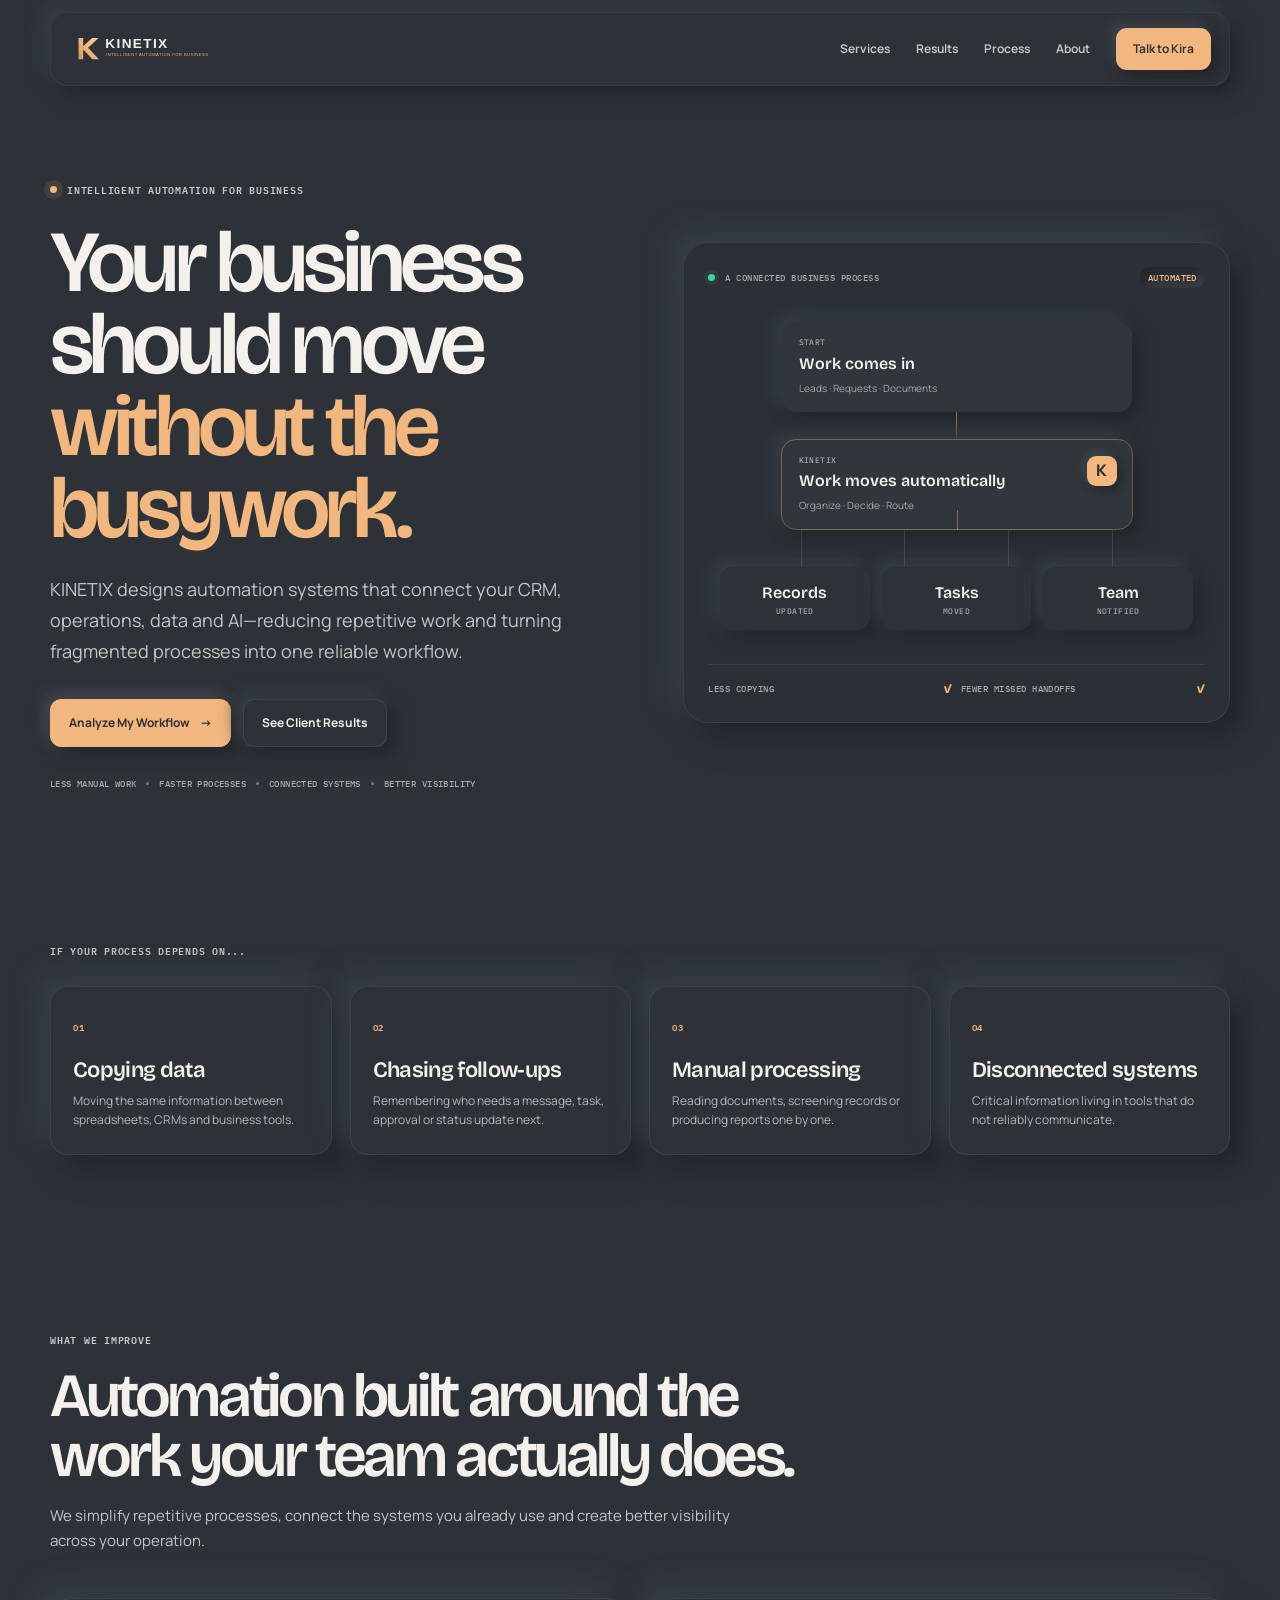
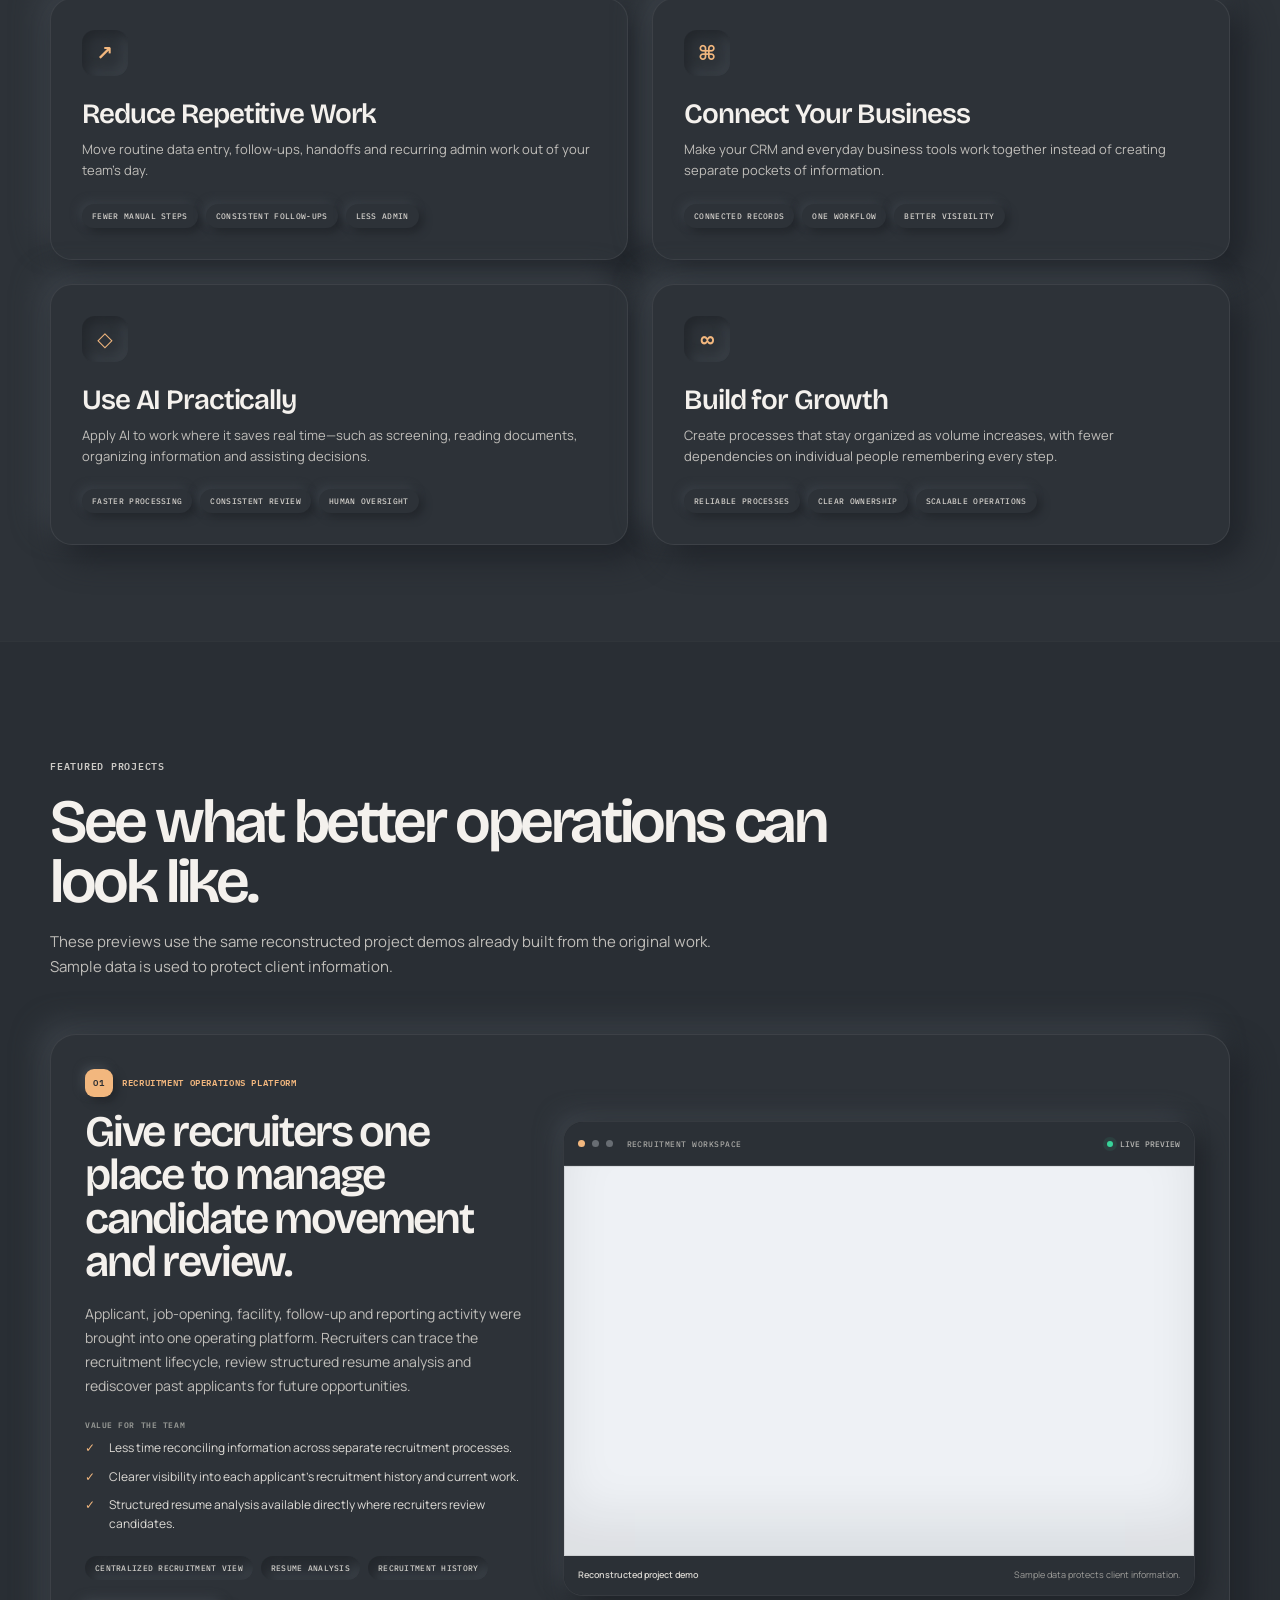
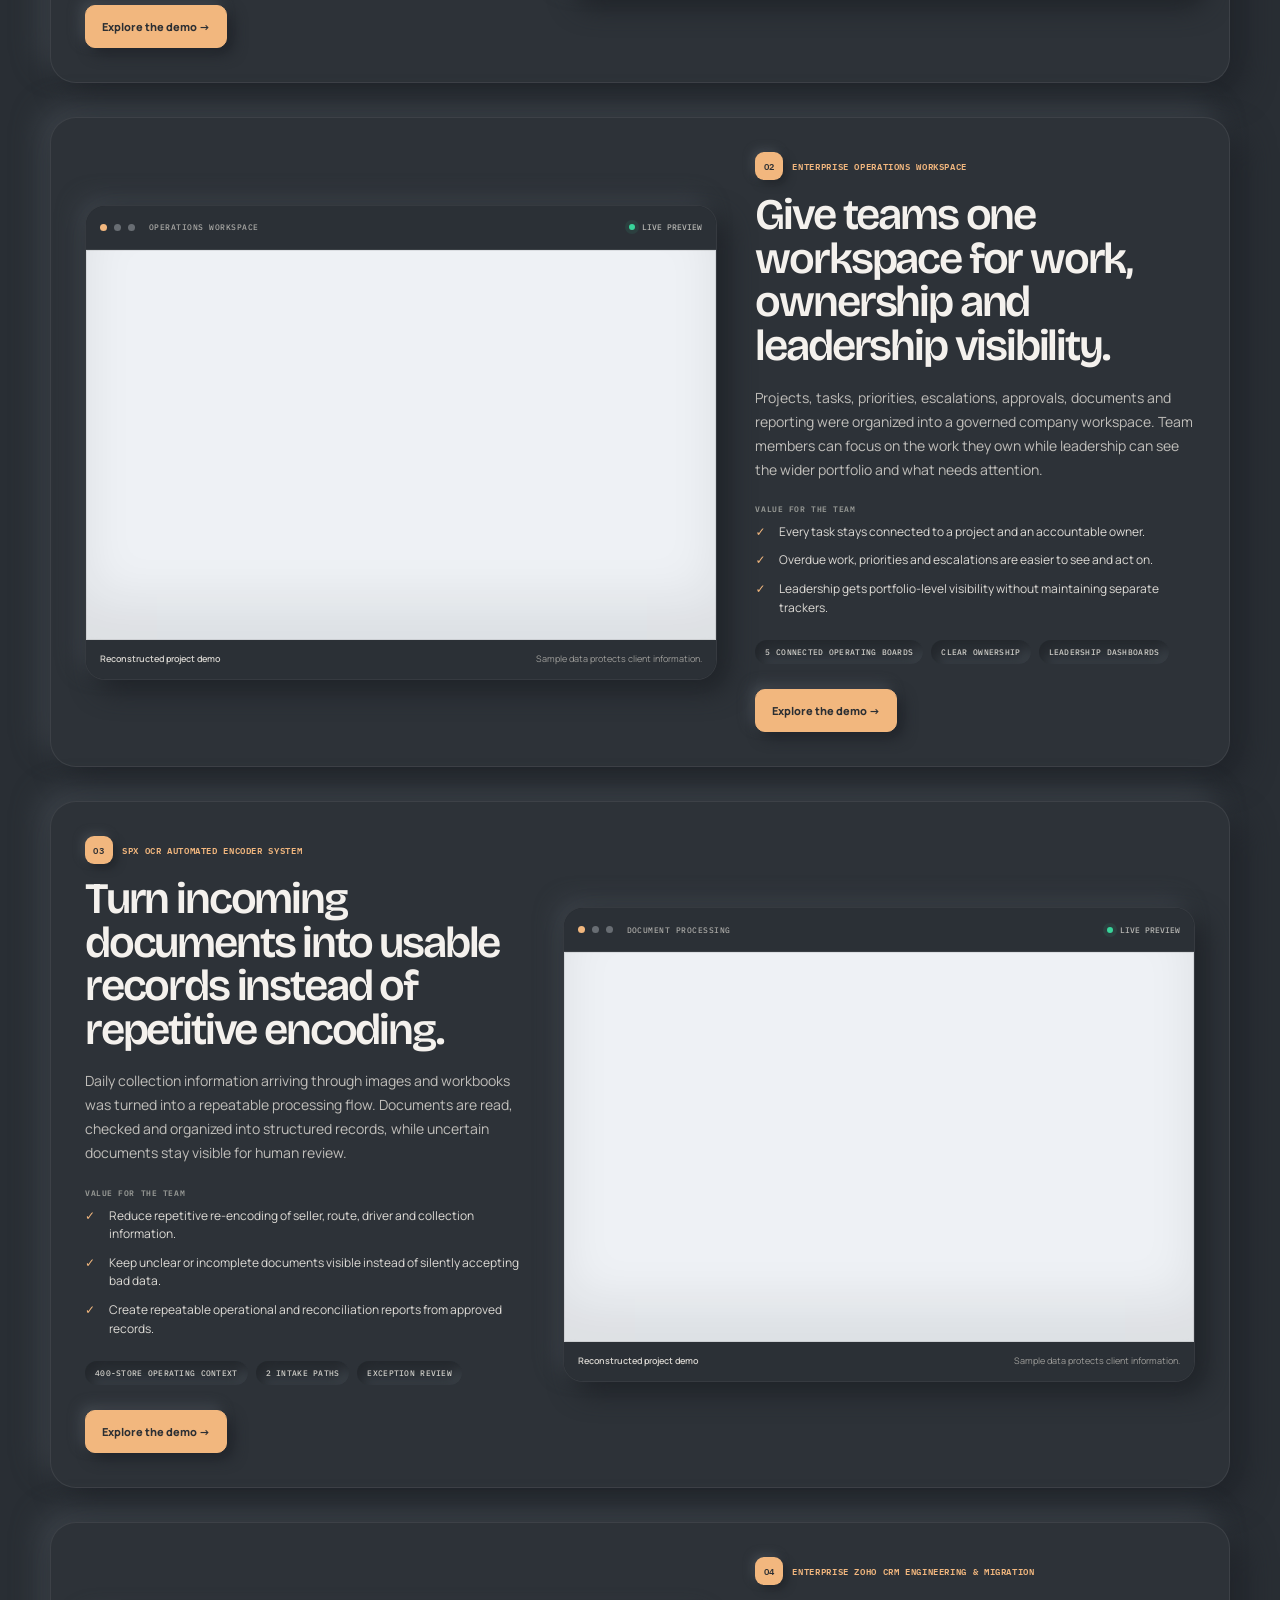
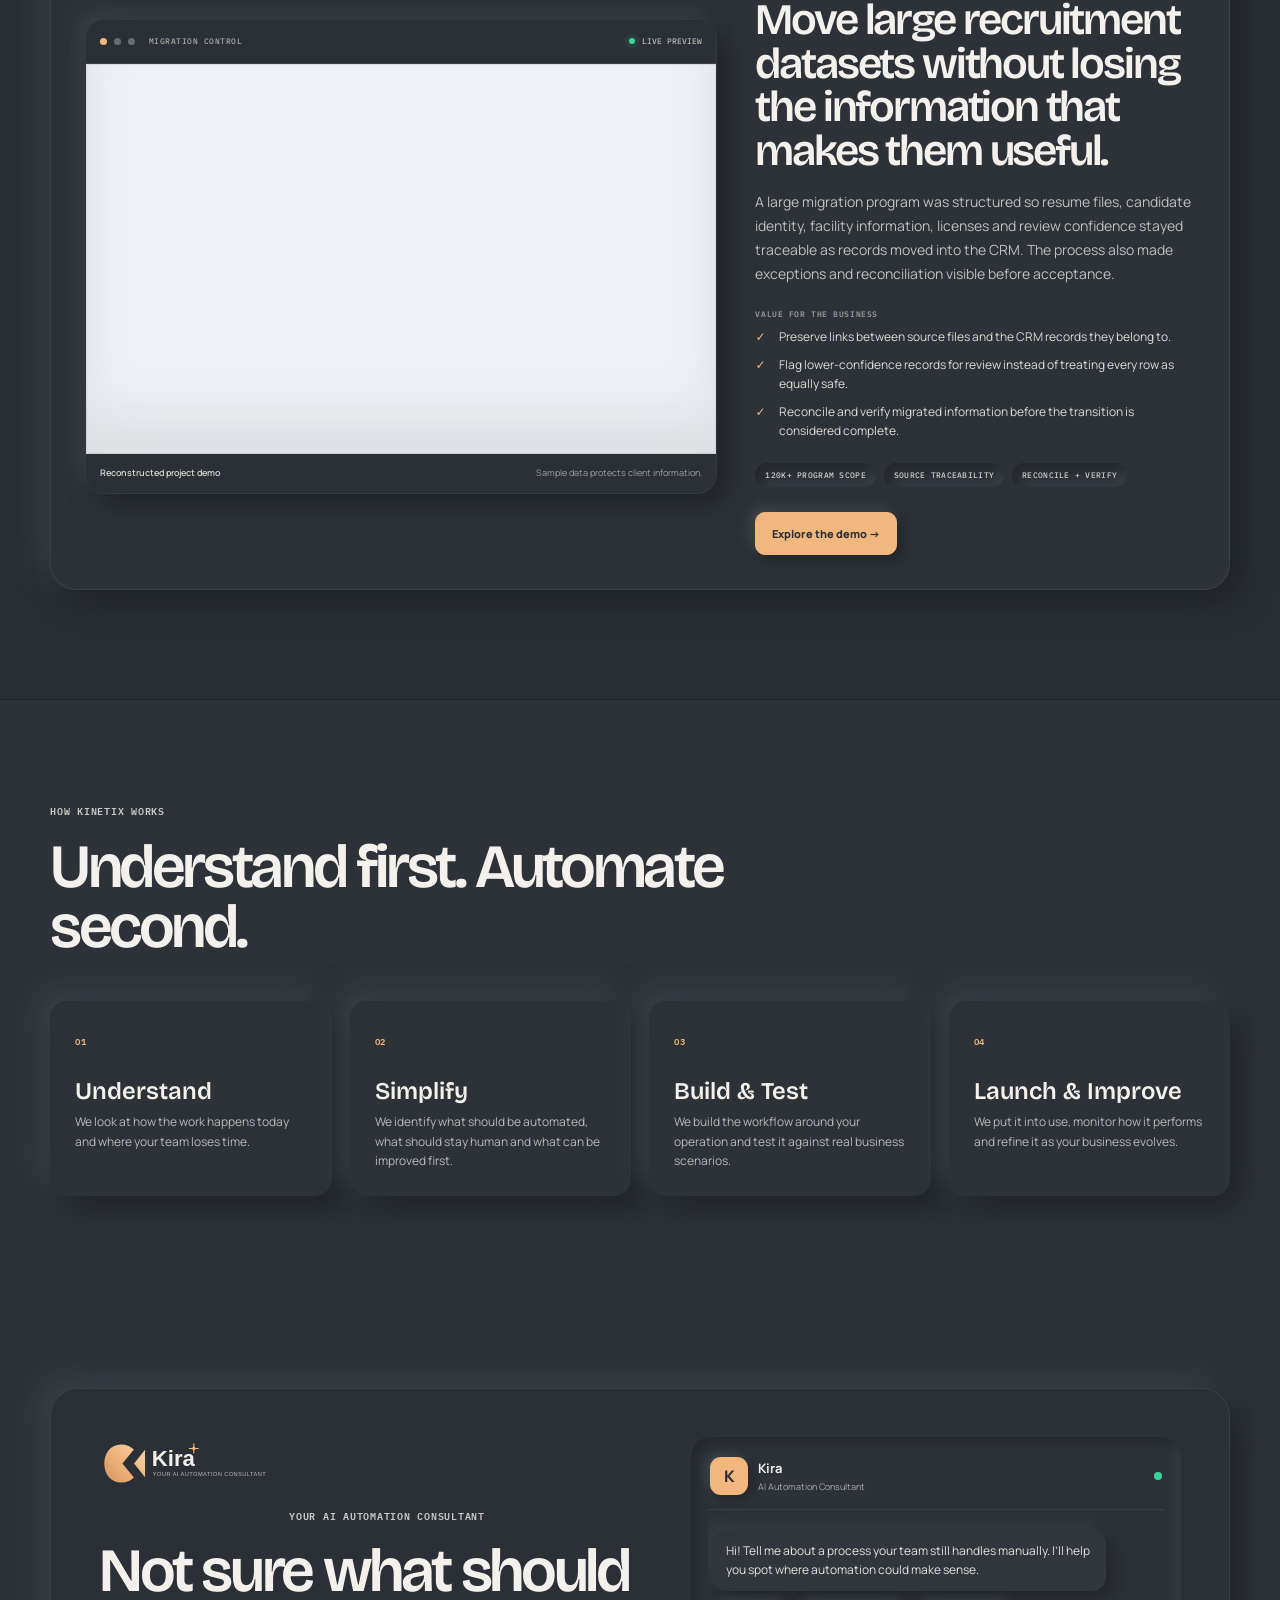
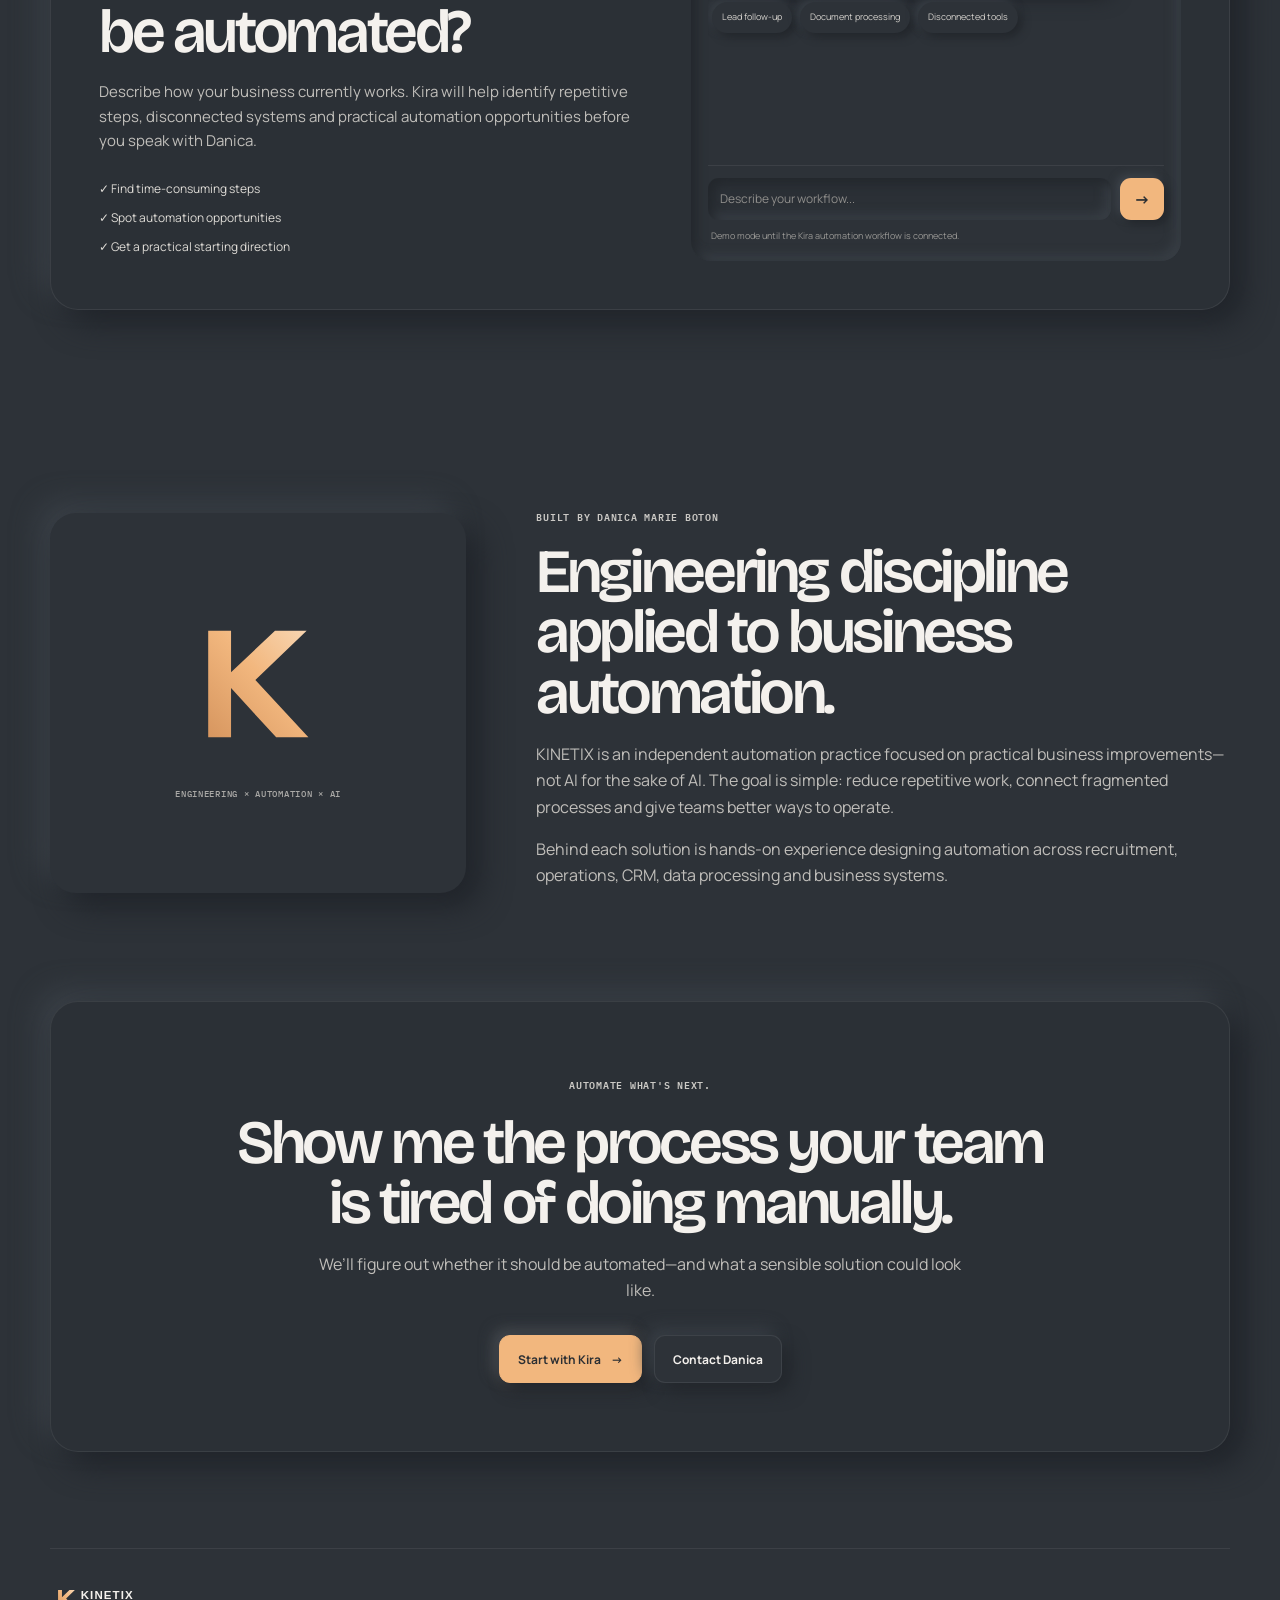
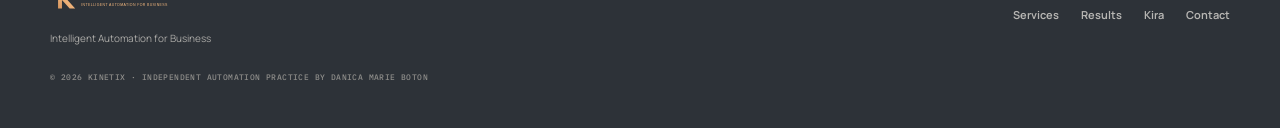
==== commit c175d73a: "Showcase four verified projects with embedded client-facing demos" ====
--- a/index.html
+++ b/index.html
@@ -11,6 +11,7 @@
   <link href="https://fonts.googleapis.com/css2?family=Bricolage+Grotesque:wght@500;600;700;800&family=IBM+Plex+Mono:wght@400;500;600&family=Manrope:wght@400;500;600;700&display=swap" rel="stylesheet">
   <link rel="icon" href="brand/kinetix-mark.svg?v=20260910" type="image/svg+xml">
   <link rel="stylesheet" href="styles.css?v=20260910-client-value" />
+  <link rel="stylesheet" href="showcase.css?v=20260910-1" />
 </head>
 <body>
   <div class="page-glow page-glow-a"></div><div class="page-glow page-glow-b"></div>
@@ -19,25 +20,109 @@
     <button class="menu-toggle" aria-expanded="false" aria-controls="site-nav">Menu</button>
     <nav id="site-nav" class="site-nav" aria-label="Primary navigation"><a href="#services">Services</a><a href="#work">Results</a><a href="#process">Process</a><a href="#about">About</a><a class="nav-cta" href="#kira">Talk to Kira</a></nav>
   </header>
+
   <main id="top">
     <section class="hero section-shell">
-      <div class="hero-copy reveal"><span class="eyebrow"><span class="pulse-dot"></span> Intelligent Automation for Business</span><h1>Your business should move <span class="gradient-text">without the busywork.</span></h1><p class="hero-lead">KINETIX designs automation systems that connect your CRM, operations, data and AI—reducing repetitive work and turning fragmented processes into one reliable workflow.</p><div class="hero-actions"><a class="button primary" href="#kira">Analyze My Workflow <span>→</span></a><a class="button secondary" href="#work">See Client Results</a></div><div class="trust-strip"><span>Less manual work</span><i></i><span>Faster processes</span><i></i><span>Connected systems</span><i></i><span>Better visibility</span></div></div>
-      <div class="hero-visual reveal delay-1" aria-hidden="true"><div class="system-card"><div class="system-topbar"><span class="status-dot"></span><span>A connected business process</span><span class="live-label">AUTOMATED</span></div><div class="flow-map"><div class="flow-node source"><small>START</small><strong>Work comes in</strong><span>Leads · Requests · Documents</span></div><div class="flow-line vertical"></div><div class="flow-node brain"><div class="mini-mark">K</div><small>KINETIX</small><strong>Work moves automatically</strong><span>Organize · Decide · Route</span></div><div class="flow-branches"><i></i><i></i><i></i></div><div class="flow-row"><div class="mini-node"><strong>Records</strong><span>Updated</span></div><div class="mini-node"><strong>Tasks</strong><span>Moved</span></div><div class="mini-node"><strong>Team</strong><span>Notified</span></div></div></div><div class="system-footer"><span>Less copying</span><strong>✓</strong><span>Fewer missed handoffs</span><strong>✓</strong></div></div></div>
+      <div class="hero-copy reveal">
+        <span class="eyebrow"><span class="pulse-dot"></span> Intelligent Automation for Business</span>
+        <h1>Your business should move <span class="gradient-text">without the busywork.</span></h1>
+        <p class="hero-lead">KINETIX designs automation systems that connect your CRM, operations, data and AI—reducing repetitive work and turning fragmented processes into one reliable workflow.</p>
+        <div class="hero-actions"><a class="button primary" href="#kira">Analyze My Workflow <span>→</span></a><a class="button secondary" href="#work">See Client Results</a></div>
+        <div class="trust-strip"><span>Less manual work</span><i></i><span>Faster processes</span><i></i><span>Connected systems</span><i></i><span>Better visibility</span></div>
+      </div>
+      <div class="hero-visual reveal delay-1" aria-hidden="true">
+        <div class="system-card"><div class="system-topbar"><span class="status-dot"></span><span>A connected business process</span><span class="live-label">AUTOMATED</span></div><div class="flow-map"><div class="flow-node source"><small>START</small><strong>Work comes in</strong><span>Leads · Requests · Documents</span></div><div class="flow-line vertical"></div><div class="flow-node brain"><div class="mini-mark">K</div><small>KINETIX</small><strong>Work moves automatically</strong><span>Organize · Decide · Route</span></div><div class="flow-branches"><i></i><i></i><i></i></div><div class="flow-row"><div class="mini-node"><strong>Records</strong><span>Updated</span></div><div class="mini-node"><strong>Tasks</strong><span>Moved</span></div><div class="mini-node"><strong>Team</strong><span>Notified</span></div></div></div><div class="system-footer"><span>Less copying</span><strong>✓</strong><span>Fewer missed handoffs</span><strong>✓</strong></div></div>
+      </div>
     </section>
+
     <section class="problem-band"><div class="section-shell compact reveal"><span class="eyebrow dark">If your process depends on...</span><div class="problem-grid"><article><span>01</span><h3>Copying data</h3><p>Moving the same information between spreadsheets, CRMs and business tools.</p></article><article><span>02</span><h3>Chasing follow-ups</h3><p>Remembering who needs a message, task, approval or status update next.</p></article><article><span>03</span><h3>Manual processing</h3><p>Reading documents, screening records or producing reports one by one.</p></article><article><span>04</span><h3>Disconnected systems</h3><p>Critical information living in tools that do not reliably communicate.</p></article></div></div></section>
+
     <section id="services" class="section-shell section-pad"><div class="section-heading reveal"><span class="eyebrow">What we improve</span><h2>Automation built around the work your team actually does.</h2><p>We simplify repetitive processes, connect the systems you already use and create better visibility across your operation.</p></div><div class="service-grid"><article class="service-card reveal"><div class="icon-box">↗</div><h3>Reduce Repetitive Work</h3><p>Move routine data entry, follow-ups, handoffs and recurring admin work out of your team's day.</p><ul><li>Fewer manual steps</li><li>Consistent follow-ups</li><li>Less admin</li></ul></article><article class="service-card reveal delay-1"><div class="icon-box">⌘</div><h3>Connect Your Business</h3><p>Make your CRM and everyday business tools work together instead of creating separate pockets of information.</p><ul><li>Connected records</li><li>One workflow</li><li>Better visibility</li></ul></article><article class="service-card reveal delay-2"><div class="icon-box">◇</div><h3>Use AI Practically</h3><p>Apply AI to work where it saves real time—such as screening, reading documents, organizing information and assisting decisions.</p><ul><li>Faster processing</li><li>Consistent review</li><li>Human oversight</li></ul></article><article class="service-card reveal delay-3"><div class="icon-box">∞</div><h3>Build for Growth</h3><p>Create processes that stay organized as volume increases, with fewer dependencies on individual people remembering every step.</p><ul><li>Reliable processes</li><li>Clear ownership</li><li>Scalable operations</li></ul></article></div></section>
-    <section id="work" class="work-section section-pad"><div class="section-shell"><div class="section-heading light reveal"><span class="eyebrow">Selected work</span><h2>Business problems turned into simpler, more reliable operations.</h2><p>Four examples of how KINETIX-style automation can remove repetitive work, improve visibility and help teams handle more without adding unnecessary complexity.</p></div><div class="work-grid value-grid">
-      <article class="case-card featured reveal"><div class="case-meta"><span>Recruitment Operations</span><span>AI + Automation</span></div><h3>AI-Powered Recruitment Operations</h3><p class="case-intro">A recruitment team was spending too much time moving applicant information, screening candidates and coordinating the next step. The process was connected so candidates could move from application through screening and scheduling with far less manual coordination.</p><div class="value-callout"><span>Business impact</span><strong>75% less manual work</strong><p>Recruiters gained more time for candidate conversations and hiring decisions instead of repetitive administration.</p></div><div class="metric-row"><div><strong>24/7</strong><span>screening can continue</span></div><div><strong>8+</strong><span>business platforms connected</span></div><div><strong>Faster</strong><span>candidate movement</span></div></div><div class="outcome-tags"><span>Less data entry</span><span>Consistent screening</span><span>Faster follow-up</span><span>Centralized visibility</span></div></article>
-      <article class="case-card reveal delay-1"><div class="case-meta"><span>Business Operations</span><span>Management Visibility</span></div><h3>Enterprise Operations Management</h3><p>Projects, tasks, requests and escalations were brought into one coordinated workspace so teams and leadership could see what was moving, what needed attention and who owned the next action.</p><div class="case-stat"><strong>One view</strong><span>for work, ownership and priorities</span></div><div class="outcome-tags"><span>Clear accountability</span><span>Fewer missed handoffs</span><span>Leadership visibility</span></div></article>
-      <article class="case-card reveal delay-2"><div class="case-meta"><span>Document Processing</span><span>Operational Efficiency</span></div><h3>Intelligent Document Processing & OCR</h3><p>Repetitive document encoding was turned into a guided automated process that reads incoming documents, organizes the information and sends exceptions to people only when review is needed.</p><div class="case-stat"><strong>Less encoding</strong><span>more time for exception handling and operations</span></div><div class="outcome-tags"><span>Faster processing</span><span>More consistent data</span><span>Visible exceptions</span></div></article>
-      <article class="case-card reveal delay-3"><div class="case-meta"><span>CRM & Data</span><span>Business Continuity</span></div><h3>Enterprise CRM Engineering & Data Migration</h3><p>Large volumes of historical recruitment information were cleaned, organized and moved into a unified CRM so the business could keep valuable records, improve reporting and work from more trustworthy data.</p><div class="case-stat"><strong>120K+</strong><span>records prepared for a safer CRM transition</span></div><div class="outcome-tags"><span>Trusted historical data</span><span>Cleaner CRM</span><span>Stronger reporting</span></div></article>
-    </div></div></section>
+
+    <section id="work" class="work-section section-pad">
+      <div class="section-shell">
+        <div class="section-heading light reveal"><span class="eyebrow">Featured projects</span><h2>See what better operations can look like.</h2><p>These previews use the same reconstructed project demos already built from the original work. Sample data is used to protect client information.</p></div>
+        <div class="client-projects">
+
+          <article class="client-project reveal">
+            <div class="project-story">
+              <div class="project-kicker"><span class="number">01</span><span>Recruitment Operations Platform</span></div>
+              <h3>Give recruiters one place to manage candidate movement and review.</h3>
+              <p>Applicant, job-opening, facility, follow-up and reporting activity were brought into one operating platform. Recruiters can trace the recruitment lifecycle, review structured resume analysis and rediscover past applicants for future opportunities.</p>
+              <span class="value-label">Value for the team</span>
+              <ul class="value-list"><li>Less time reconciling information across separate recruitment processes.</li><li>Clearer visibility into each applicant's recruitment history and current work.</li><li>Structured resume analysis available directly where recruiters review candidates.</li></ul>
+              <div class="proof-chips"><span>Centralized recruitment view</span><span>Resume analysis</span><span>Recruitment history</span></div>
+              <button class="demo-open" type="button" data-demo-title="Recruitment Operations Platform" data-demo-src="https://dbauto.github.io/danicaboton.github.io/demo.html?id=recruitment&embed=1&v=20260908-hide-p01-agent-demo2">Explore the demo →</button>
+            </div>
+            <div class="project-preview">
+              <div class="demo-window"><div class="demo-window-bar"><i></i><i></i><i></i><span class="demo-window-label">Recruitment workspace</span><span class="demo-window-live">Live preview</span></div><div class="demo-viewport"><iframe src="https://dbauto.github.io/danicaboton.github.io/demo.html?id=recruitment&embed=1&v=20260908-hide-p01-agent-demo2" title="Recruitment Operations Platform reconstructed demo preview" loading="lazy" tabindex="-1" aria-hidden="true"></iframe></div><div class="demo-caption"><strong>Reconstructed project demo</strong><span>Sample data protects client information.</span></div></div>
+            </div>
+          </article>
+
+          <article class="client-project reveal">
+            <div class="project-story">
+              <div class="project-kicker"><span class="number">02</span><span>Enterprise Operations Workspace</span></div>
+              <h3>Give teams one workspace for work, ownership and leadership visibility.</h3>
+              <p>Projects, tasks, priorities, escalations, approvals, documents and reporting were organized into a governed company workspace. Team members can focus on the work they own while leadership can see the wider portfolio and what needs attention.</p>
+              <span class="value-label">Value for the team</span>
+              <ul class="value-list"><li>Every task stays connected to a project and an accountable owner.</li><li>Overdue work, priorities and escalations are easier to see and act on.</li><li>Leadership gets portfolio-level visibility without maintaining separate trackers.</li></ul>
+              <div class="proof-chips"><span>5 connected operating boards</span><span>Clear ownership</span><span>Leadership dashboards</span></div>
+              <button class="demo-open" type="button" data-demo-title="Enterprise Operations Workspace" data-demo-src="https://dbauto.github.io/danicaboton.github.io/demo.html?id=monday&embed=1">Explore the demo →</button>
+            </div>
+            <div class="project-preview">
+              <div class="demo-window"><div class="demo-window-bar"><i></i><i></i><i></i><span class="demo-window-label">Operations workspace</span><span class="demo-window-live">Live preview</span></div><div class="demo-viewport"><iframe src="https://dbauto.github.io/danicaboton.github.io/demo.html?id=monday&embed=1" title="Enterprise Operations Workspace reconstructed demo preview" loading="lazy" tabindex="-1" aria-hidden="true"></iframe></div><div class="demo-caption"><strong>Reconstructed project demo</strong><span>Sample data protects client information.</span></div></div>
+            </div>
+          </article>
+
+          <article class="client-project reveal">
+            <div class="project-story">
+              <div class="project-kicker"><span class="number">03</span><span>SPX OCR Automated Encoder System</span></div>
+              <h3>Turn incoming documents into usable records instead of repetitive encoding.</h3>
+              <p>Daily collection information arriving through images and workbooks was turned into a repeatable processing flow. Documents are read, checked and organized into structured records, while uncertain documents stay visible for human review.</p>
+              <span class="value-label">Value for the team</span>
+              <ul class="value-list"><li>Reduce repetitive re-encoding of seller, route, driver and collection information.</li><li>Keep unclear or incomplete documents visible instead of silently accepting bad data.</li><li>Create repeatable operational and reconciliation reports from approved records.</li></ul>
+              <div class="proof-chips"><span>400-store operating context</span><span>2 intake paths</span><span>Exception review</span></div>
+              <button class="demo-open" type="button" data-demo-title="SPX OCR Automated Encoder System" data-demo-src="https://dbauto.github.io/danicaboton.github.io/demo.html?id=ocr&embed=1&v=20260905-spx-modern1">Explore the demo →</button>
+            </div>
+            <div class="project-preview">
+              <div class="demo-window"><div class="demo-window-bar"><i></i><i></i><i></i><span class="demo-window-label">Document processing</span><span class="demo-window-live">Live preview</span></div><div class="demo-viewport"><iframe src="https://dbauto.github.io/danicaboton.github.io/demo.html?id=ocr&embed=1&v=20260905-spx-modern1" title="SPX OCR Automated Encoder System reconstructed demo preview" loading="lazy" tabindex="-1" aria-hidden="true"></iframe></div><div class="demo-caption"><strong>Reconstructed project demo</strong><span>Sample data protects client information.</span></div></div>
+            </div>
+          </article>
+
+          <article class="client-project reveal">
+            <div class="project-story">
+              <div class="project-kicker"><span class="number">04</span><span>Enterprise Zoho CRM Engineering &amp; Migration</span></div>
+              <h3>Move large recruitment datasets without losing the information that makes them useful.</h3>
+              <p>A large migration program was structured so resume files, candidate identity, facility information, licenses and review confidence stayed traceable as records moved into the CRM. The process also made exceptions and reconciliation visible before acceptance.</p>
+              <span class="value-label">Value for the business</span>
+              <ul class="value-list"><li>Preserve links between source files and the CRM records they belong to.</li><li>Flag lower-confidence records for review instead of treating every row as equally safe.</li><li>Reconcile and verify migrated information before the transition is considered complete.</li></ul>
+              <div class="proof-chips"><span>120K+ program scope</span><span>Source traceability</span><span>Reconcile + verify</span></div>
+              <button class="demo-open" type="button" data-demo-title="Enterprise Zoho CRM Engineering & Migration" data-demo-src="https://dbauto.github.io/danicaboton.github.io/migration-demo-control.html?embed=1&v=20260905-crashfix2">Explore the demo →</button>
+            </div>
+            <div class="project-preview">
+              <div class="demo-window"><div class="demo-window-bar"><i></i><i></i><i></i><span class="demo-window-label">Migration control</span><span class="demo-window-live">Live preview</span></div><div class="demo-viewport"><iframe src="https://dbauto.github.io/danicaboton.github.io/migration-demo-control.html?embed=1&v=20260905-crashfix2" title="Enterprise Zoho CRM Engineering and Migration reconstructed demo preview" loading="lazy" tabindex="-1" aria-hidden="true"></iframe></div><div class="demo-caption"><strong>Reconstructed project demo</strong><span>Sample data protects client information.</span></div></div>
+            </div>
+          </article>
+        </div>
+      </div>
+    </section>
+
     <section id="process" class="section-shell section-pad"><div class="section-heading reveal"><span class="eyebrow">How KINETIX works</span><h2>Understand first. Automate second.</h2></div><div class="process-grid"><article class="process-step reveal"><span>01</span><h3>Understand</h3><p>We look at how the work happens today and where your team loses time.</p></article><article class="process-step reveal delay-1"><span>02</span><h3>Simplify</h3><p>We identify what should be automated, what should stay human and what can be improved first.</p></article><article class="process-step reveal delay-2"><span>03</span><h3>Build & Test</h3><p>We build the workflow around your operation and test it against real business scenarios.</p></article><article class="process-step reveal delay-3"><span>04</span><h3>Launch & Improve</h3><p>We put it into use, monitor how it performs and refine it as your business evolves.</p></article></div></section>
+
     <section id="kira" class="kira-section section-shell section-pad"><div class="kira-card reveal"><div class="kira-copy"><img src="brand/kira-logo.svg?v=20260910" alt="Kira by KINETIX" class="kira-logo" /><span class="eyebrow">Your AI Automation Consultant</span><h2>Not sure what should be automated?</h2><p>Describe how your business currently works. Kira will help identify repetitive steps, disconnected systems and practical automation opportunities before you speak with Danica.</p><div class="kira-points"><span>✓ Find time-consuming steps</span><span>✓ Spot automation opportunities</span><span>✓ Get a practical starting direction</span></div></div><div class="chat-shell"><div class="chat-head"><div class="chat-avatar">K</div><div><strong>Kira</strong><span>AI Automation Consultant</span></div><i class="online"></i></div><div class="chat-body" id="chat-body"><div class="message ai">Hi! Tell me about a process your team still handles manually. I’ll help you spot where automation could make sense.</div><div class="suggestions"><button data-prompt="We manually copy leads into our CRM and follow up one by one.">Lead follow-up</button><button data-prompt="Our team manually processes documents and enters the information into a system.">Document processing</button><button data-prompt="Our business tools do not sync and we keep updating the same information in different places.">Disconnected tools</button></div></div><form id="kira-form" class="chat-input-row"><textarea id="kira-input" rows="1" placeholder="Describe your workflow..." required></textarea><button type="submit" aria-label="Send to Kira">→</button></form><small class="chat-note">Demo mode until the Kira automation workflow is connected.</small></div></div></section>
-    <section id="about" class="about-section section-shell section-pad"><div class="about-grid"><div class="about-mark reveal"><img src="brand/kinetix-mark.svg?v=20260910" alt="" /><span>ENGINEERING × AUTOMATION × AI</span></div><div class="about-copy reveal delay-1"><span class="eyebrow">Built by Danica Marie Boton</span><h2>Engineering discipline applied to business automation.</h2><p>KINETIX is an independent automation practice focused on practical business improvements—not AI for the sake of AI. The goal is simple: reduce repetitive work, connect fragmented processes and give teams better ways to operate.</p><p>Behind each solution is hands-on experience designing automation across recruitment, operations, CRM, data processing and business systems.</p><a class="text-link" href="https://dbauto.github.io/danicaboton.github.io/" target="_blank" rel="noopener">View technical portfolio <span>↗</span></a></div></div></section>
+
+    <section id="about" class="about-section section-shell section-pad"><div class="about-grid"><div class="about-mark reveal"><img src="brand/kinetix-mark.svg?v=20260910" alt="" /><span>ENGINEERING × AUTOMATION × AI</span></div><div class="about-copy reveal delay-1"><span class="eyebrow">Built by Danica Marie Boton</span><h2>Engineering discipline applied to business automation.</h2><p>KINETIX is an independent automation practice focused on practical business improvements—not AI for the sake of AI. The goal is simple: reduce repetitive work, connect fragmented processes and give teams better ways to operate.</p><p>Behind each solution is hands-on experience designing automation across recruitment, operations, CRM, data processing and business systems.</p></div></div></section>
+
     <section class="final-cta section-shell"><div class="final-cta-inner reveal"><span class="eyebrow">Automate what's next.</span><h2>Show me the process your team is tired of doing manually.</h2><p>We’ll figure out whether it should be automated—and what a sensible solution could look like.</p><div class="hero-actions centered"><a class="button primary" href="#kira">Start with Kira <span>→</span></a><a class="button secondary light-border" href="mailto:danicaexcel@gmail.com">Contact Danica</a></div></div></section>
   </main>
-  <footer class="site-footer section-shell"><div><img src="brand/kinetix-logo-dark.svg?v=20260910" alt="KINETIX" /><p>Intelligent Automation for Business</p></div><div class="footer-links"><a href="#services">Services</a><a href="#work">Results</a><a href="#kira">Kira</a><a href="https://github.com/dbauto/kinetix" target="_blank" rel="noopener">GitHub</a></div><p class="copyright">© <span id="year"></span> KINETIX · Independent automation practice by Danica Marie Boton</p></footer>
+
+  <footer class="site-footer section-shell"><div><img src="brand/kinetix-logo-dark.svg?v=20260910" alt="KINETIX" /><p>Intelligent Automation for Business</p></div><div class="footer-links"><a href="#services">Services</a><a href="#work">Results</a><a href="#kira">Kira</a><a href="mailto:danicaexcel@gmail.com">Contact</a></div><p class="copyright">© <span id="year"></span> KINETIX · Independent automation practice by Danica Marie Boton</p></footer>
+
+  <div class="demo-modal" id="demo-modal" role="dialog" aria-modal="true" aria-labelledby="demo-modal-title">
+    <div class="demo-modal-card"><div class="demo-modal-head"><div><strong id="demo-modal-title">Project demo</strong><br><span>Interactive reconstruction using sample data</span></div><button class="demo-modal-close" id="demo-modal-close" type="button" aria-label="Close project demo">×</button></div><iframe class="demo-modal-frame" id="demo-modal-frame" src="about:blank" title="Interactive project demo"></iframe><div class="demo-modal-note">Reconstructed project demonstration. Sample data is used to protect client information.</div></div>
+  </div>
+
   <script src="app.js?v=20260910"></script>
+  <script src="showcase.js?v=20260910-1"></script>
 </body>
 </html>
--- a/showcase.css
+++ b/showcase.css
@@ -0,0 +1,3 @@
+.work-section{padding:110px 0}.work-section .section-heading{margin-bottom:54px}.client-projects{display:flex;flex-direction:column;gap:34px}.client-project{display:grid;grid-template-columns:minmax(0,.82fr) minmax(0,1.18fr);gap:38px;align-items:center;padding:34px;border:1px solid rgba(255,255,255,.075);border-radius:26px;background:#2d3238;box-shadow:var(--neo-shadow);overflow:hidden}.client-project:nth-child(even){grid-template-columns:minmax(0,1.18fr) minmax(0,.82fr)}.client-project:nth-child(even) .project-story{order:2}.client-project:nth-child(even) .project-preview{order:1}.project-kicker{display:flex;align-items:center;gap:9px;margin-bottom:14px;font:600 9px/1.25 'IBM Plex Mono',monospace;letter-spacing:.07em;text-transform:uppercase;color:var(--accent)}.project-kicker .number{width:28px;height:28px;border-radius:9px;display:grid;place-items:center;color:#2c2f33;background:var(--accent);box-shadow:4px 4px 9px #22262b,-3px -3px 8px #41474e}.project-story h3{font:600 clamp(31px,3.4vw,48px)/1 'Bricolage Grotesque',sans-serif;letter-spacing:-.05em;margin:0 0 17px;color:var(--ink)}.project-story>p{color:#c0beba;font-size:14px;line-height:1.72;margin-bottom:22px}.value-label{display:block;margin:0 0 9px;font:600 8px/1.25 'IBM Plex Mono',monospace;text-transform:uppercase;letter-spacing:.07em;color:#979995}.value-list{display:grid;gap:10px;margin:0 0 23px;padding:0;list-style:none}.value-list li{position:relative;padding-left:24px;color:#dedbd6;font-size:12px;line-height:1.55}.value-list li:before{content:'✓';position:absolute;left:0;top:0;color:var(--accent);font-weight:800}.proof-chips{display:flex;gap:8px;flex-wrap:wrap;margin:0 0 25px}.proof-chips span{padding:8px 10px;border-radius:999px;background:#2b3036;box-shadow:var(--neo-inset);font:500 8px/1 'IBM Plex Mono',monospace;letter-spacing:.035em;text-transform:uppercase;color:#d2d0cb}.demo-open{border:1px solid var(--accent);background:var(--accent);color:#2c2f33;min-height:43px;padding:0 16px;border-radius:10px;cursor:pointer;font-size:11px;font-weight:800;box-shadow:6px 6px 14px #20242a,-5px -5px 12px #41474e;transition:.18s ease}.demo-open:hover{transform:translateY(-1px)}.project-preview{min-width:0}.demo-window{position:relative;border-radius:20px;background:#22272d;border:1px solid rgba(255,255,255,.09);box-shadow:11px 11px 26px #1f2328,-8px -8px 20px #3b4148;overflow:hidden}.demo-window-bar{height:44px;display:flex;align-items:center;padding:0 14px;gap:7px;border-bottom:1px solid rgba(255,255,255,.07);background:#2b3036}.demo-window-bar i{width:7px;height:7px;border-radius:50%;background:#686d73}.demo-window-bar i:first-child{background:var(--accent)}.demo-window-label{margin-left:7px;color:#aaa9a6;font:500 8px/1 'IBM Plex Mono',monospace;text-transform:uppercase;letter-spacing:.06em}.demo-window-live{margin-left:auto;display:flex;align-items:center;gap:7px;color:#b9b8b5;font:500 8px/1 'IBM Plex Mono',monospace;text-transform:uppercase}.demo-window-live:before{content:'';width:6px;height:6px;border-radius:50%;background:#38d49a;box-shadow:0 0 0 4px rgba(56,212,154,.09)}.demo-viewport{position:relative;height:390px;overflow:hidden;background:#eef1f5}.demo-viewport iframe{width:100%;height:100%;border:0;display:block;pointer-events:none;transform-origin:center top;animation:kinetixPreviewDrift 14s ease-in-out infinite alternate}.demo-viewport:after{content:'';position:absolute;inset:0;pointer-events:none;box-shadow:inset 0 0 0 1px rgba(0,0,0,.08),inset 0 -40px 50px rgba(23,26,30,.08)}.demo-caption{display:flex;align-items:center;justify-content:space-between;gap:18px;padding:12px 14px;background:#2b3036;color:#9f9e9b;font-size:9px}.demo-caption strong{color:#d7d4cf;font-weight:600}.project-highlight{color:var(--accent);font-weight:700}@keyframes kinetixPreviewDrift{0%{transform:scale(1.005) translate3d(0,0,0)}100%{transform:scale(1.025) translate3d(0,-5px,0)}}
+.demo-modal{position:fixed;inset:0;z-index:1000;display:none;align-items:center;justify-content:center;padding:24px;background:rgba(17,20,23,.82);backdrop-filter:blur(10px)}.demo-modal.open{display:flex}.demo-modal-card{width:min(1240px,96vw);height:min(820px,92vh);display:flex;flex-direction:column;border-radius:22px;overflow:hidden;border:1px solid rgba(255,255,255,.12);background:#252a30;box-shadow:0 32px 80px rgba(0,0,0,.5)}.demo-modal-head{height:58px;flex:0 0 58px;display:flex;align-items:center;gap:12px;padding:0 16px;border-bottom:1px solid rgba(255,255,255,.08);background:#2d3238}.demo-modal-head strong{font:600 15px/1 'Bricolage Grotesque',sans-serif}.demo-modal-head span{color:#a9a8a5;font-size:9px}.demo-modal-close{margin-left:auto;width:38px;height:38px;border:0;border-radius:10px;background:#2d3238;color:var(--ink);cursor:pointer;box-shadow:var(--neo-soft);font-size:18px}.demo-modal-frame{flex:1;width:100%;border:0;background:#fff}.demo-modal-note{padding:10px 16px;border-top:1px solid rgba(255,255,255,.07);background:#2d3238;color:#999995;font-size:9px}.modal-open{overflow:hidden}
+@media(max-width:900px){.client-project,.client-project:nth-child(even){grid-template-columns:1fr;gap:26px;padding:24px}.client-project:nth-child(even) .project-story,.client-project:nth-child(even) .project-preview{order:initial}.demo-viewport{height:330px}}@media(max-width:560px){.work-section{padding:78px 0}.client-project{padding:18px;border-radius:20px}.project-story h3{font-size:32px}.demo-viewport{height:260px}.demo-caption{align-items:flex-start;flex-direction:column;gap:4px}.demo-modal{padding:8px}.demo-modal-card{width:100%;height:94vh;border-radius:15px}}@media(prefers-reduced-motion:reduce){.demo-viewport iframe{animation:none}}
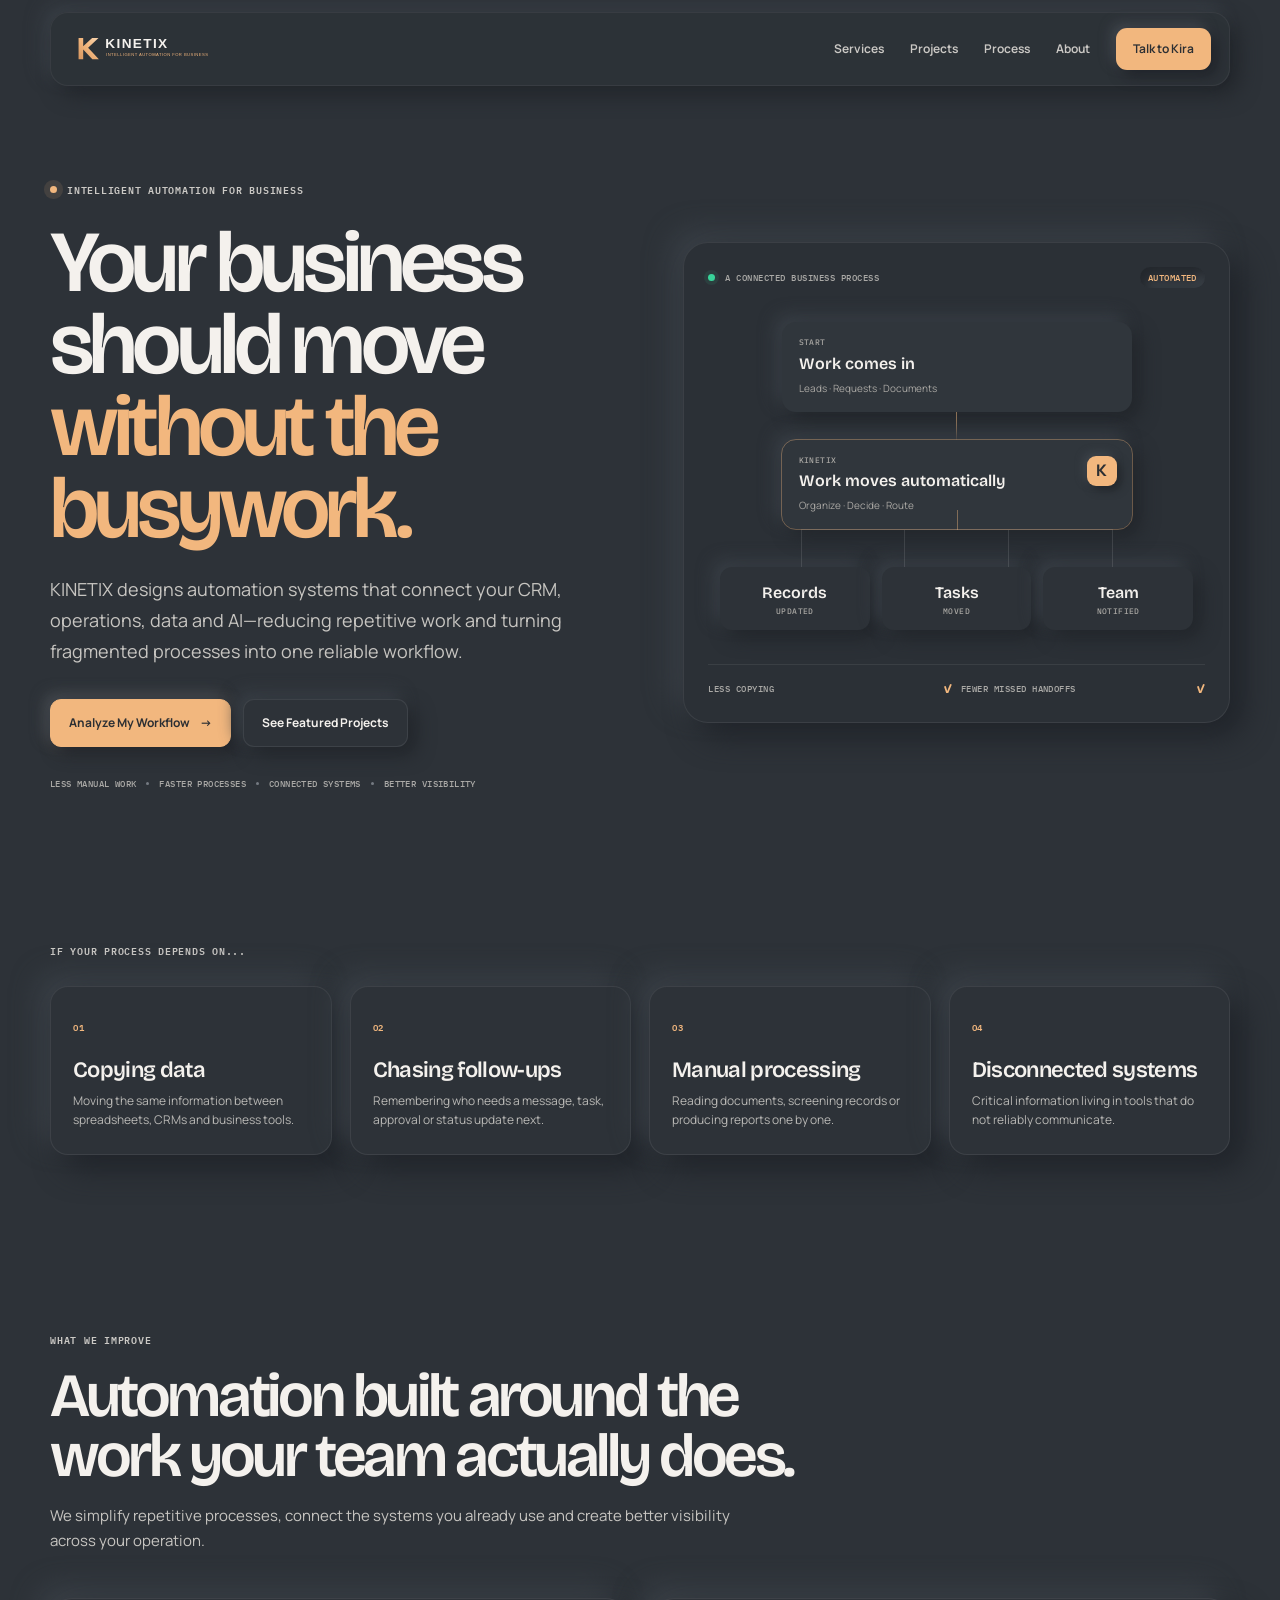
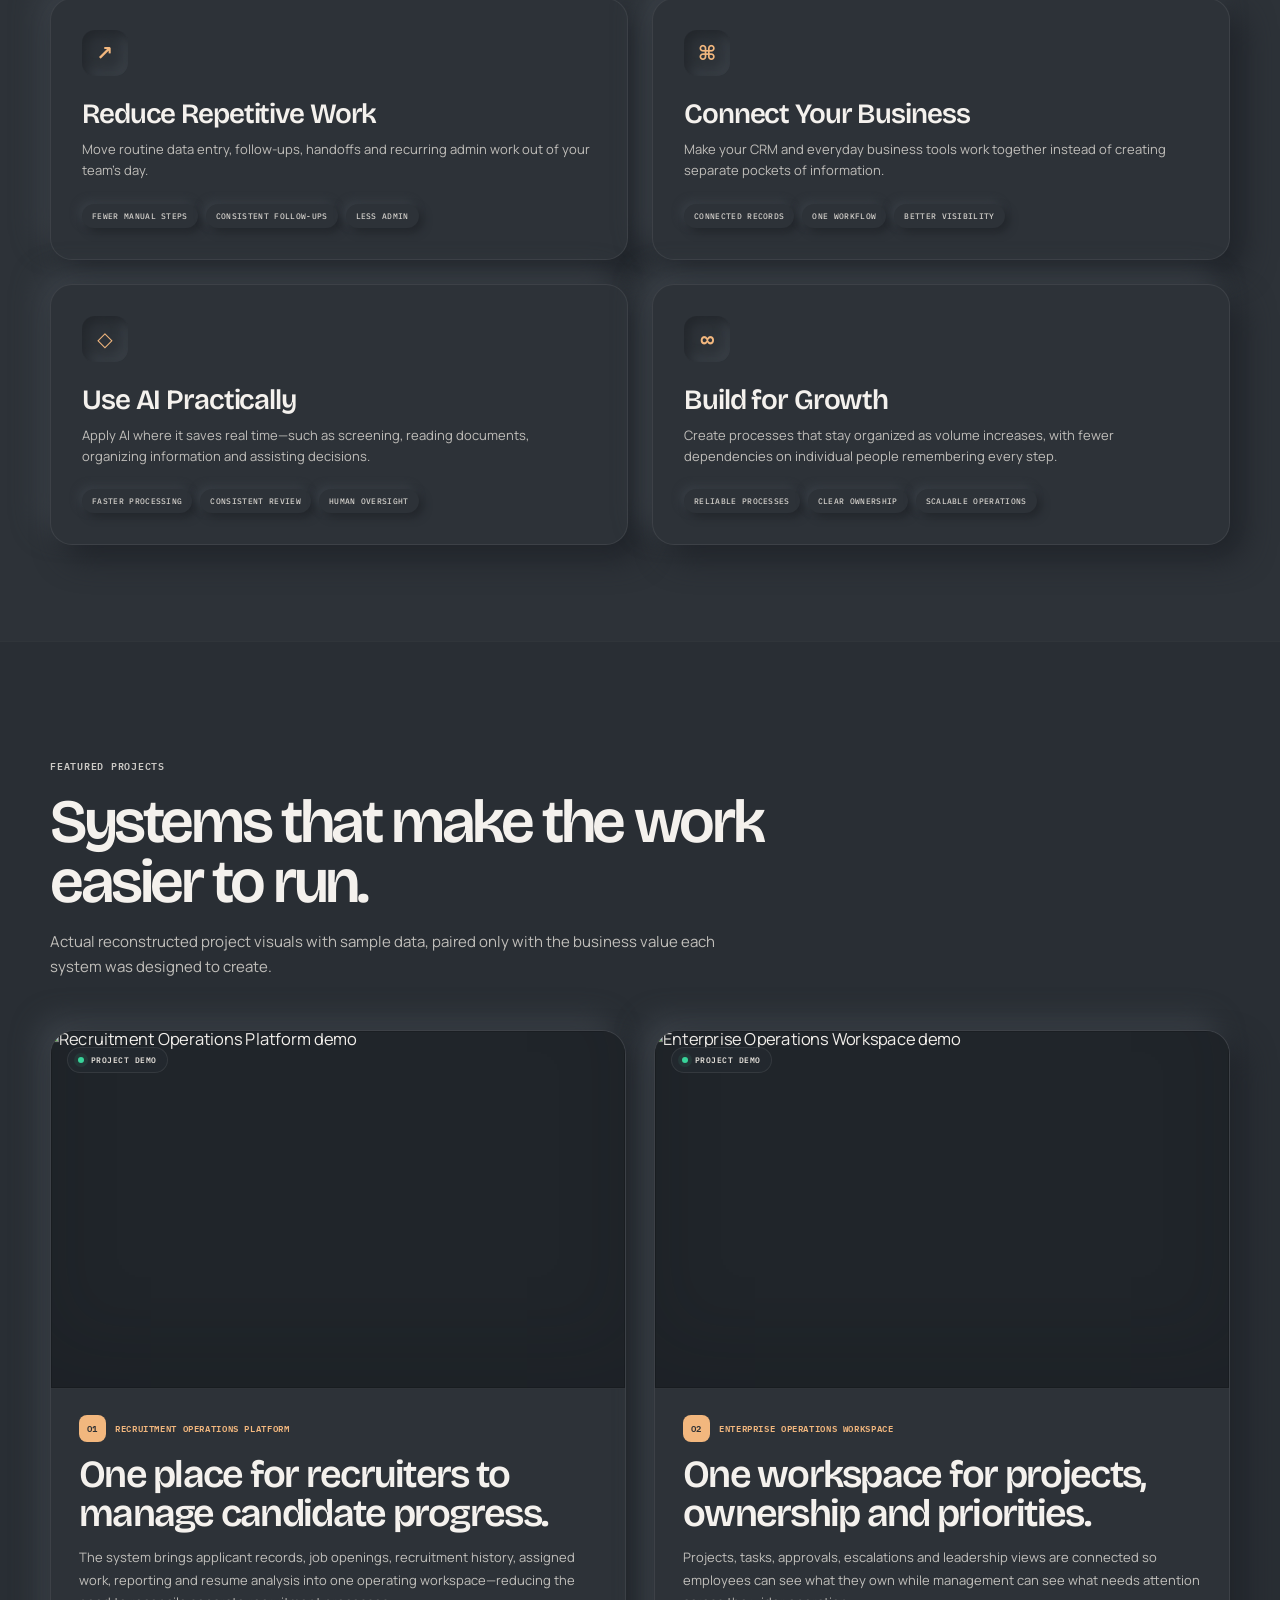
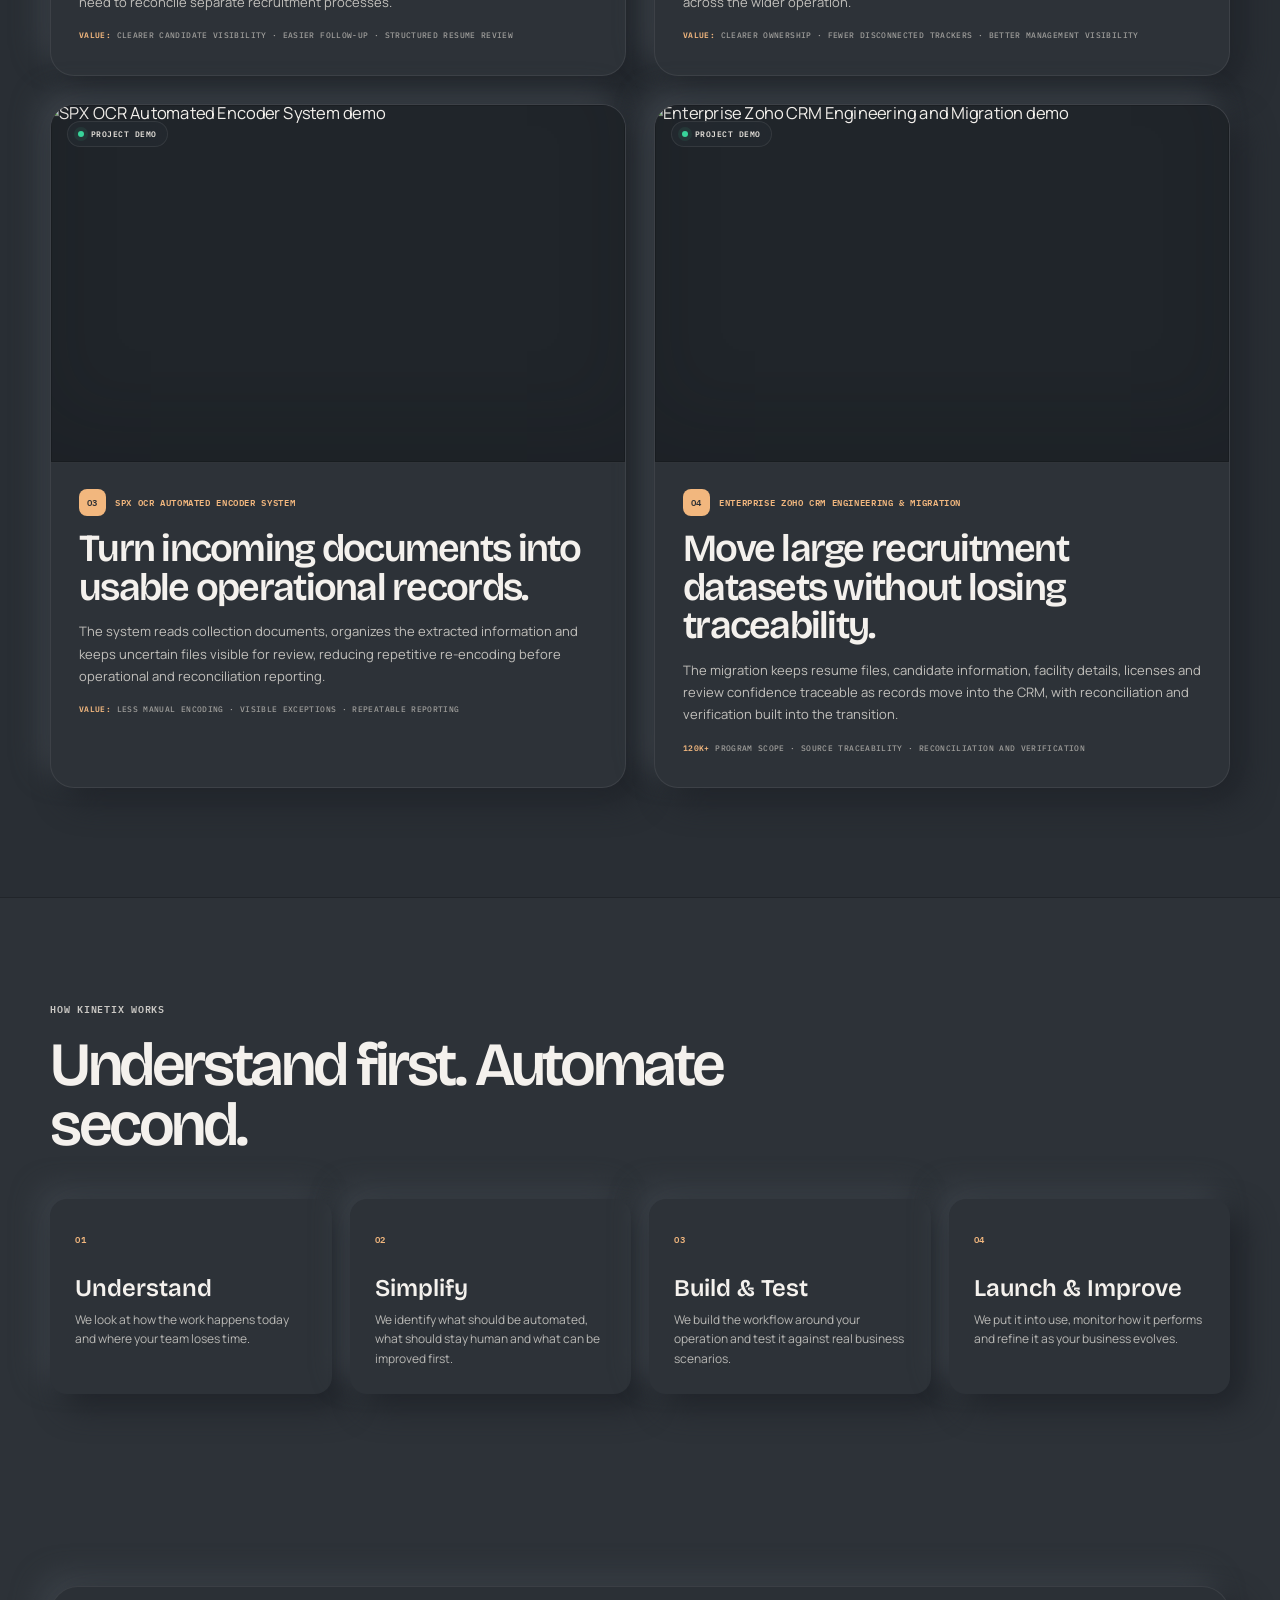
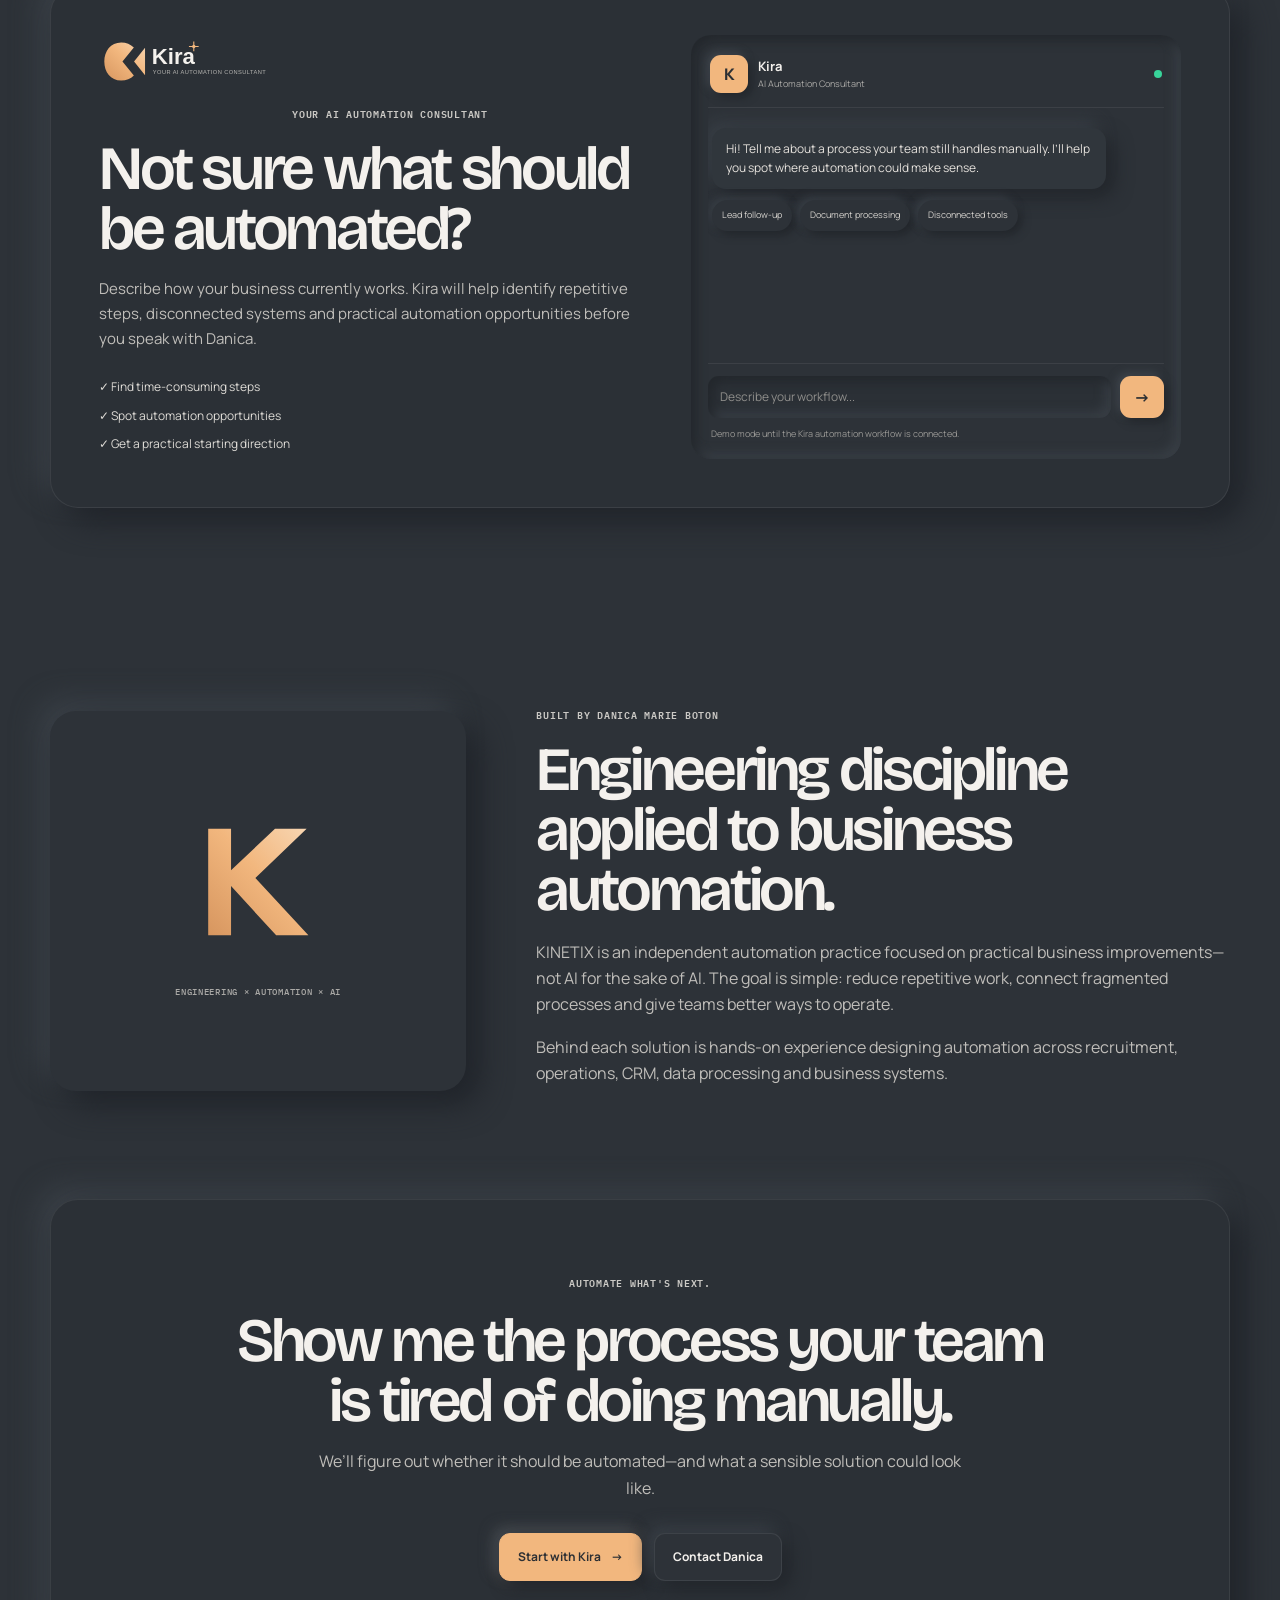
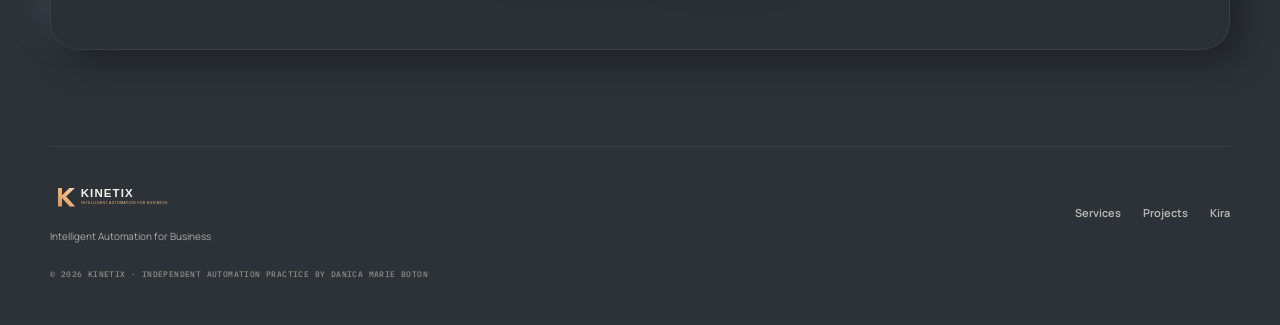
==== commit 83f84d1c: "Keep KINETIX projects visual, brief, and client-focused" ====
--- a/index.html
+++ b/index.html
@@ -11,14 +11,22 @@
   <link href="https://fonts.googleapis.com/css2?family=Bricolage+Grotesque:wght@500;600;700;800&family=IBM+Plex+Mono:wght@400;500;600&family=Manrope:wght@400;500;600;700&display=swap" rel="stylesheet">
   <link rel="icon" href="brand/kinetix-mark.svg?v=20260910" type="image/svg+xml">
   <link rel="stylesheet" href="styles.css?v=20260910-client-value" />
-  <link rel="stylesheet" href="showcase.css?v=20260910-1" />
+  <link rel="stylesheet" href="showcase.css?v=20260910-simple2" />
 </head>
 <body>
-  <div class="page-glow page-glow-a"></div><div class="page-glow page-glow-b"></div>
+  <div class="page-glow page-glow-a"></div>
+  <div class="page-glow page-glow-b"></div>
+
   <header class="site-header">
     <a class="brand" href="#top" aria-label="KINETIX home"><img src="brand/kinetix-logo-dark.svg?v=20260910" alt="KINETIX" /></a>
     <button class="menu-toggle" aria-expanded="false" aria-controls="site-nav">Menu</button>
-    <nav id="site-nav" class="site-nav" aria-label="Primary navigation"><a href="#services">Services</a><a href="#work">Results</a><a href="#process">Process</a><a href="#about">About</a><a class="nav-cta" href="#kira">Talk to Kira</a></nav>
+    <nav id="site-nav" class="site-nav" aria-label="Primary navigation">
+      <a href="#services">Services</a>
+      <a href="#work">Projects</a>
+      <a href="#process">Process</a>
+      <a href="#about">About</a>
+      <a class="nav-cta" href="#kira">Talk to Kira</a>
+    </nav>
   </header>
 
   <main id="top">
@@ -27,102 +35,177 @@
         <span class="eyebrow"><span class="pulse-dot"></span> Intelligent Automation for Business</span>
         <h1>Your business should move <span class="gradient-text">without the busywork.</span></h1>
         <p class="hero-lead">KINETIX designs automation systems that connect your CRM, operations, data and AI—reducing repetitive work and turning fragmented processes into one reliable workflow.</p>
-        <div class="hero-actions"><a class="button primary" href="#kira">Analyze My Workflow <span>→</span></a><a class="button secondary" href="#work">See Client Results</a></div>
+        <div class="hero-actions">
+          <a class="button primary" href="#kira">Analyze My Workflow <span>→</span></a>
+          <a class="button secondary" href="#work">See Featured Projects</a>
+        </div>
         <div class="trust-strip"><span>Less manual work</span><i></i><span>Faster processes</span><i></i><span>Connected systems</span><i></i><span>Better visibility</span></div>
       </div>
+
       <div class="hero-visual reveal delay-1" aria-hidden="true">
-        <div class="system-card"><div class="system-topbar"><span class="status-dot"></span><span>A connected business process</span><span class="live-label">AUTOMATED</span></div><div class="flow-map"><div class="flow-node source"><small>START</small><strong>Work comes in</strong><span>Leads · Requests · Documents</span></div><div class="flow-line vertical"></div><div class="flow-node brain"><div class="mini-mark">K</div><small>KINETIX</small><strong>Work moves automatically</strong><span>Organize · Decide · Route</span></div><div class="flow-branches"><i></i><i></i><i></i></div><div class="flow-row"><div class="mini-node"><strong>Records</strong><span>Updated</span></div><div class="mini-node"><strong>Tasks</strong><span>Moved</span></div><div class="mini-node"><strong>Team</strong><span>Notified</span></div></div></div><div class="system-footer"><span>Less copying</span><strong>✓</strong><span>Fewer missed handoffs</span><strong>✓</strong></div></div>
-      </div>
-    </section>
-
-    <section class="problem-band"><div class="section-shell compact reveal"><span class="eyebrow dark">If your process depends on...</span><div class="problem-grid"><article><span>01</span><h3>Copying data</h3><p>Moving the same information between spreadsheets, CRMs and business tools.</p></article><article><span>02</span><h3>Chasing follow-ups</h3><p>Remembering who needs a message, task, approval or status update next.</p></article><article><span>03</span><h3>Manual processing</h3><p>Reading documents, screening records or producing reports one by one.</p></article><article><span>04</span><h3>Disconnected systems</h3><p>Critical information living in tools that do not reliably communicate.</p></article></div></div></section>
-
-    <section id="services" class="section-shell section-pad"><div class="section-heading reveal"><span class="eyebrow">What we improve</span><h2>Automation built around the work your team actually does.</h2><p>We simplify repetitive processes, connect the systems you already use and create better visibility across your operation.</p></div><div class="service-grid"><article class="service-card reveal"><div class="icon-box">↗</div><h3>Reduce Repetitive Work</h3><p>Move routine data entry, follow-ups, handoffs and recurring admin work out of your team's day.</p><ul><li>Fewer manual steps</li><li>Consistent follow-ups</li><li>Less admin</li></ul></article><article class="service-card reveal delay-1"><div class="icon-box">⌘</div><h3>Connect Your Business</h3><p>Make your CRM and everyday business tools work together instead of creating separate pockets of information.</p><ul><li>Connected records</li><li>One workflow</li><li>Better visibility</li></ul></article><article class="service-card reveal delay-2"><div class="icon-box">◇</div><h3>Use AI Practically</h3><p>Apply AI to work where it saves real time—such as screening, reading documents, organizing information and assisting decisions.</p><ul><li>Faster processing</li><li>Consistent review</li><li>Human oversight</li></ul></article><article class="service-card reveal delay-3"><div class="icon-box">∞</div><h3>Build for Growth</h3><p>Create processes that stay organized as volume increases, with fewer dependencies on individual people remembering every step.</p><ul><li>Reliable processes</li><li>Clear ownership</li><li>Scalable operations</li></ul></article></div></section>
+        <div class="system-card">
+          <div class="system-topbar"><span class="status-dot"></span><span>A connected business process</span><span class="live-label">AUTOMATED</span></div>
+          <div class="flow-map">
+            <div class="flow-node source"><small>START</small><strong>Work comes in</strong><span>Leads · Requests · Documents</span></div>
+            <div class="flow-line vertical"></div>
+            <div class="flow-node brain"><div class="mini-mark">K</div><small>KINETIX</small><strong>Work moves automatically</strong><span>Organize · Decide · Route</span></div>
+            <div class="flow-branches"><i></i><i></i><i></i></div>
+            <div class="flow-row"><div class="mini-node"><strong>Records</strong><span>Updated</span></div><div class="mini-node"><strong>Tasks</strong><span>Moved</span></div><div class="mini-node"><strong>Team</strong><span>Notified</span></div></div>
+          </div>
+          <div class="system-footer"><span>Less copying</span><strong>✓</strong><span>Fewer missed handoffs</span><strong>✓</strong></div>
+        </div>
+      </div>
+    </section>
+
+    <section class="problem-band">
+      <div class="section-shell compact reveal">
+        <span class="eyebrow dark">If your process depends on...</span>
+        <div class="problem-grid">
+          <article><span>01</span><h3>Copying data</h3><p>Moving the same information between spreadsheets, CRMs and business tools.</p></article>
+          <article><span>02</span><h3>Chasing follow-ups</h3><p>Remembering who needs a message, task, approval or status update next.</p></article>
+          <article><span>03</span><h3>Manual processing</h3><p>Reading documents, screening records or producing reports one by one.</p></article>
+          <article><span>04</span><h3>Disconnected systems</h3><p>Critical information living in tools that do not reliably communicate.</p></article>
+        </div>
+      </div>
+    </section>
+
+    <section id="services" class="section-shell section-pad">
+      <div class="section-heading reveal"><span class="eyebrow">What we improve</span><h2>Automation built around the work your team actually does.</h2><p>We simplify repetitive processes, connect the systems you already use and create better visibility across your operation.</p></div>
+      <div class="service-grid">
+        <article class="service-card reveal"><div class="icon-box">↗</div><h3>Reduce Repetitive Work</h3><p>Move routine data entry, follow-ups, handoffs and recurring admin work out of your team's day.</p><ul><li>Fewer manual steps</li><li>Consistent follow-ups</li><li>Less admin</li></ul></article>
+        <article class="service-card reveal delay-1"><div class="icon-box">⌘</div><h3>Connect Your Business</h3><p>Make your CRM and everyday business tools work together instead of creating separate pockets of information.</p><ul><li>Connected records</li><li>One workflow</li><li>Better visibility</li></ul></article>
+        <article class="service-card reveal delay-2"><div class="icon-box">◇</div><h3>Use AI Practically</h3><p>Apply AI where it saves real time—such as screening, reading documents, organizing information and assisting decisions.</p><ul><li>Faster processing</li><li>Consistent review</li><li>Human oversight</li></ul></article>
+        <article class="service-card reveal delay-3"><div class="icon-box">∞</div><h3>Build for Growth</h3><p>Create processes that stay organized as volume increases, with fewer dependencies on individual people remembering every step.</p><ul><li>Reliable processes</li><li>Clear ownership</li><li>Scalable operations</li></ul></article>
+      </div>
+    </section>
 
     <section id="work" class="work-section section-pad">
       <div class="section-shell">
-        <div class="section-heading light reveal"><span class="eyebrow">Featured projects</span><h2>See what better operations can look like.</h2><p>These previews use the same reconstructed project demos already built from the original work. Sample data is used to protect client information.</p></div>
+        <div class="section-heading light reveal">
+          <span class="eyebrow">Featured projects</span>
+          <h2>Systems that make the work easier to run.</h2>
+          <p>Actual reconstructed project visuals with sample data, paired only with the business value each system was designed to create.</p>
+        </div>
+
         <div class="client-projects">
-
           <article class="client-project reveal">
-            <div class="project-story">
+            <div class="project-preview">
+              <span class="demo-badge">Project demo</span>
+              <img src="https://raw.githubusercontent.com/dbauto/danicaboton.github.io/main/assets/recruitment.png" alt="Recruitment Operations Platform demo" loading="lazy" />
+            </div>
+            <div class="project-copy">
               <div class="project-kicker"><span class="number">01</span><span>Recruitment Operations Platform</span></div>
-              <h3>Give recruiters one place to manage candidate movement and review.</h3>
-              <p>Applicant, job-opening, facility, follow-up and reporting activity were brought into one operating platform. Recruiters can trace the recruitment lifecycle, review structured resume analysis and rediscover past applicants for future opportunities.</p>
-              <span class="value-label">Value for the team</span>
-              <ul class="value-list"><li>Less time reconciling information across separate recruitment processes.</li><li>Clearer visibility into each applicant's recruitment history and current work.</li><li>Structured resume analysis available directly where recruiters review candidates.</li></ul>
-              <div class="proof-chips"><span>Centralized recruitment view</span><span>Resume analysis</span><span>Recruitment history</span></div>
-              <button class="demo-open" type="button" data-demo-title="Recruitment Operations Platform" data-demo-src="https://dbauto.github.io/danicaboton.github.io/demo.html?id=recruitment&embed=1&v=20260908-hide-p01-agent-demo2">Explore the demo →</button>
-            </div>
-            <div class="project-preview">
-              <div class="demo-window"><div class="demo-window-bar"><i></i><i></i><i></i><span class="demo-window-label">Recruitment workspace</span><span class="demo-window-live">Live preview</span></div><div class="demo-viewport"><iframe src="https://dbauto.github.io/danicaboton.github.io/demo.html?id=recruitment&embed=1&v=20260908-hide-p01-agent-demo2" title="Recruitment Operations Platform reconstructed demo preview" loading="lazy" tabindex="-1" aria-hidden="true"></iframe></div><div class="demo-caption"><strong>Reconstructed project demo</strong><span>Sample data protects client information.</span></div></div>
-            </div>
-          </article>
-
-          <article class="client-project reveal">
-            <div class="project-story">
+              <h3>One place for recruiters to manage candidate progress.</h3>
+              <p>The system brings applicant records, job openings, recruitment history, assigned work, reporting and resume analysis into one operating workspace—reducing the need to reconcile separate recruitment processes.</p>
+              <span class="project-proof"><strong>Value:</strong> clearer candidate visibility · easier follow-up · structured resume review</span>
+            </div>
+          </article>
+
+          <article class="client-project reveal delay-1">
+            <div class="project-preview">
+              <span class="demo-badge">Project demo</span>
+              <img src="https://raw.githubusercontent.com/dbauto/danicaboton.github.io/main/assets/monday.png" alt="Enterprise Operations Workspace demo" loading="lazy" />
+            </div>
+            <div class="project-copy">
               <div class="project-kicker"><span class="number">02</span><span>Enterprise Operations Workspace</span></div>
-              <h3>Give teams one workspace for work, ownership and leadership visibility.</h3>
-              <p>Projects, tasks, priorities, escalations, approvals, documents and reporting were organized into a governed company workspace. Team members can focus on the work they own while leadership can see the wider portfolio and what needs attention.</p>
-              <span class="value-label">Value for the team</span>
-              <ul class="value-list"><li>Every task stays connected to a project and an accountable owner.</li><li>Overdue work, priorities and escalations are easier to see and act on.</li><li>Leadership gets portfolio-level visibility without maintaining separate trackers.</li></ul>
-              <div class="proof-chips"><span>5 connected operating boards</span><span>Clear ownership</span><span>Leadership dashboards</span></div>
-              <button class="demo-open" type="button" data-demo-title="Enterprise Operations Workspace" data-demo-src="https://dbauto.github.io/danicaboton.github.io/demo.html?id=monday&embed=1">Explore the demo →</button>
-            </div>
-            <div class="project-preview">
-              <div class="demo-window"><div class="demo-window-bar"><i></i><i></i><i></i><span class="demo-window-label">Operations workspace</span><span class="demo-window-live">Live preview</span></div><div class="demo-viewport"><iframe src="https://dbauto.github.io/danicaboton.github.io/demo.html?id=monday&embed=1" title="Enterprise Operations Workspace reconstructed demo preview" loading="lazy" tabindex="-1" aria-hidden="true"></iframe></div><div class="demo-caption"><strong>Reconstructed project demo</strong><span>Sample data protects client information.</span></div></div>
-            </div>
-          </article>
-
-          <article class="client-project reveal">
-            <div class="project-story">
+              <h3>One workspace for projects, ownership and priorities.</h3>
+              <p>Projects, tasks, approvals, escalations and leadership views are connected so employees can see what they own while management can see what needs attention across the wider operation.</p>
+              <span class="project-proof"><strong>Value:</strong> clearer ownership · fewer disconnected trackers · better management visibility</span>
+            </div>
+          </article>
+
+          <article class="client-project reveal delay-2">
+            <div class="project-preview">
+              <span class="demo-badge">Project demo</span>
+              <img src="https://raw.githubusercontent.com/dbauto/danicaboton.github.io/main/assets/ocr.png" alt="SPX OCR Automated Encoder System demo" loading="lazy" />
+            </div>
+            <div class="project-copy">
               <div class="project-kicker"><span class="number">03</span><span>SPX OCR Automated Encoder System</span></div>
-              <h3>Turn incoming documents into usable records instead of repetitive encoding.</h3>
-              <p>Daily collection information arriving through images and workbooks was turned into a repeatable processing flow. Documents are read, checked and organized into structured records, while uncertain documents stay visible for human review.</p>
-              <span class="value-label">Value for the team</span>
-              <ul class="value-list"><li>Reduce repetitive re-encoding of seller, route, driver and collection information.</li><li>Keep unclear or incomplete documents visible instead of silently accepting bad data.</li><li>Create repeatable operational and reconciliation reports from approved records.</li></ul>
-              <div class="proof-chips"><span>400-store operating context</span><span>2 intake paths</span><span>Exception review</span></div>
-              <button class="demo-open" type="button" data-demo-title="SPX OCR Automated Encoder System" data-demo-src="https://dbauto.github.io/danicaboton.github.io/demo.html?id=ocr&embed=1&v=20260905-spx-modern1">Explore the demo →</button>
-            </div>
-            <div class="project-preview">
-              <div class="demo-window"><div class="demo-window-bar"><i></i><i></i><i></i><span class="demo-window-label">Document processing</span><span class="demo-window-live">Live preview</span></div><div class="demo-viewport"><iframe src="https://dbauto.github.io/danicaboton.github.io/demo.html?id=ocr&embed=1&v=20260905-spx-modern1" title="SPX OCR Automated Encoder System reconstructed demo preview" loading="lazy" tabindex="-1" aria-hidden="true"></iframe></div><div class="demo-caption"><strong>Reconstructed project demo</strong><span>Sample data protects client information.</span></div></div>
-            </div>
-          </article>
-
-          <article class="client-project reveal">
-            <div class="project-story">
+              <h3>Turn incoming documents into usable operational records.</h3>
+              <p>The system reads collection documents, organizes the extracted information and keeps uncertain files visible for review, reducing repetitive re-encoding before operational and reconciliation reporting.</p>
+              <span class="project-proof"><strong>Value:</strong> less manual encoding · visible exceptions · repeatable reporting</span>
+            </div>
+          </article>
+
+          <article class="client-project reveal delay-3">
+            <div class="project-preview">
+              <span class="demo-badge">Project demo</span>
+              <img src="https://raw.githubusercontent.com/dbauto/danicaboton.github.io/main/assets/zoho-migration.png" alt="Enterprise Zoho CRM Engineering and Migration demo" loading="lazy" />
+            </div>
+            <div class="project-copy">
               <div class="project-kicker"><span class="number">04</span><span>Enterprise Zoho CRM Engineering &amp; Migration</span></div>
-              <h3>Move large recruitment datasets without losing the information that makes them useful.</h3>
-              <p>A large migration program was structured so resume files, candidate identity, facility information, licenses and review confidence stayed traceable as records moved into the CRM. The process also made exceptions and reconciliation visible before acceptance.</p>
-              <span class="value-label">Value for the business</span>
-              <ul class="value-list"><li>Preserve links between source files and the CRM records they belong to.</li><li>Flag lower-confidence records for review instead of treating every row as equally safe.</li><li>Reconcile and verify migrated information before the transition is considered complete.</li></ul>
-              <div class="proof-chips"><span>120K+ program scope</span><span>Source traceability</span><span>Reconcile + verify</span></div>
-              <button class="demo-open" type="button" data-demo-title="Enterprise Zoho CRM Engineering & Migration" data-demo-src="https://dbauto.github.io/danicaboton.github.io/migration-demo-control.html?embed=1&v=20260905-crashfix2">Explore the demo →</button>
-            </div>
-            <div class="project-preview">
-              <div class="demo-window"><div class="demo-window-bar"><i></i><i></i><i></i><span class="demo-window-label">Migration control</span><span class="demo-window-live">Live preview</span></div><div class="demo-viewport"><iframe src="https://dbauto.github.io/danicaboton.github.io/migration-demo-control.html?embed=1&v=20260905-crashfix2" title="Enterprise Zoho CRM Engineering and Migration reconstructed demo preview" loading="lazy" tabindex="-1" aria-hidden="true"></iframe></div><div class="demo-caption"><strong>Reconstructed project demo</strong><span>Sample data protects client information.</span></div></div>
-            </div>
-          </article>
-        </div>
-      </div>
-    </section>
-
-    <section id="process" class="section-shell section-pad"><div class="section-heading reveal"><span class="eyebrow">How KINETIX works</span><h2>Understand first. Automate second.</h2></div><div class="process-grid"><article class="process-step reveal"><span>01</span><h3>Understand</h3><p>We look at how the work happens today and where your team loses time.</p></article><article class="process-step reveal delay-1"><span>02</span><h3>Simplify</h3><p>We identify what should be automated, what should stay human and what can be improved first.</p></article><article class="process-step reveal delay-2"><span>03</span><h3>Build & Test</h3><p>We build the workflow around your operation and test it against real business scenarios.</p></article><article class="process-step reveal delay-3"><span>04</span><h3>Launch & Improve</h3><p>We put it into use, monitor how it performs and refine it as your business evolves.</p></article></div></section>
-
-    <section id="kira" class="kira-section section-shell section-pad"><div class="kira-card reveal"><div class="kira-copy"><img src="brand/kira-logo.svg?v=20260910" alt="Kira by KINETIX" class="kira-logo" /><span class="eyebrow">Your AI Automation Consultant</span><h2>Not sure what should be automated?</h2><p>Describe how your business currently works. Kira will help identify repetitive steps, disconnected systems and practical automation opportunities before you speak with Danica.</p><div class="kira-points"><span>✓ Find time-consuming steps</span><span>✓ Spot automation opportunities</span><span>✓ Get a practical starting direction</span></div></div><div class="chat-shell"><div class="chat-head"><div class="chat-avatar">K</div><div><strong>Kira</strong><span>AI Automation Consultant</span></div><i class="online"></i></div><div class="chat-body" id="chat-body"><div class="message ai">Hi! Tell me about a process your team still handles manually. I’ll help you spot where automation could make sense.</div><div class="suggestions"><button data-prompt="We manually copy leads into our CRM and follow up one by one.">Lead follow-up</button><button data-prompt="Our team manually processes documents and enters the information into a system.">Document processing</button><button data-prompt="Our business tools do not sync and we keep updating the same information in different places.">Disconnected tools</button></div></div><form id="kira-form" class="chat-input-row"><textarea id="kira-input" rows="1" placeholder="Describe your workflow..." required></textarea><button type="submit" aria-label="Send to Kira">→</button></form><small class="chat-note">Demo mode until the Kira automation workflow is connected.</small></div></div></section>
-
-    <section id="about" class="about-section section-shell section-pad"><div class="about-grid"><div class="about-mark reveal"><img src="brand/kinetix-mark.svg?v=20260910" alt="" /><span>ENGINEERING × AUTOMATION × AI</span></div><div class="about-copy reveal delay-1"><span class="eyebrow">Built by Danica Marie Boton</span><h2>Engineering discipline applied to business automation.</h2><p>KINETIX is an independent automation practice focused on practical business improvements—not AI for the sake of AI. The goal is simple: reduce repetitive work, connect fragmented processes and give teams better ways to operate.</p><p>Behind each solution is hands-on experience designing automation across recruitment, operations, CRM, data processing and business systems.</p></div></div></section>
-
-    <section class="final-cta section-shell"><div class="final-cta-inner reveal"><span class="eyebrow">Automate what's next.</span><h2>Show me the process your team is tired of doing manually.</h2><p>We’ll figure out whether it should be automated—and what a sensible solution could look like.</p><div class="hero-actions centered"><a class="button primary" href="#kira">Start with Kira <span>→</span></a><a class="button secondary light-border" href="mailto:danicaexcel@gmail.com">Contact Danica</a></div></div></section>
+              <h3>Move large recruitment datasets without losing traceability.</h3>
+              <p>The migration keeps resume files, candidate information, facility details, licenses and review confidence traceable as records move into the CRM, with reconciliation and verification built into the transition.</p>
+              <span class="project-proof"><strong>120K+</strong> program scope · source traceability · reconciliation and verification</span>
+            </div>
+          </article>
+        </div>
+      </div>
+    </section>
+
+    <section id="process" class="section-shell section-pad">
+      <div class="section-heading reveal"><span class="eyebrow">How KINETIX works</span><h2>Understand first. Automate second.</h2></div>
+      <div class="process-grid">
+        <article class="process-step reveal"><span>01</span><h3>Understand</h3><p>We look at how the work happens today and where your team loses time.</p></article>
+        <article class="process-step reveal delay-1"><span>02</span><h3>Simplify</h3><p>We identify what should be automated, what should stay human and what can be improved first.</p></article>
+        <article class="process-step reveal delay-2"><span>03</span><h3>Build &amp; Test</h3><p>We build the workflow around your operation and test it against real business scenarios.</p></article>
+        <article class="process-step reveal delay-3"><span>04</span><h3>Launch &amp; Improve</h3><p>We put it into use, monitor how it performs and refine it as your business evolves.</p></article>
+      </div>
+    </section>
+
+    <section id="kira" class="kira-section section-shell section-pad">
+      <div class="kira-card reveal">
+        <div class="kira-copy">
+          <img src="brand/kira-logo.svg?v=20260910" alt="Kira by KINETIX" class="kira-logo" />
+          <span class="eyebrow">Your AI Automation Consultant</span>
+          <h2>Not sure what should be automated?</h2>
+          <p>Describe how your business currently works. Kira will help identify repetitive steps, disconnected systems and practical automation opportunities before you speak with Danica.</p>
+          <div class="kira-points"><span>✓ Find time-consuming steps</span><span>✓ Spot automation opportunities</span><span>✓ Get a practical starting direction</span></div>
+        </div>
+        <div class="chat-shell">
+          <div class="chat-head"><div class="chat-avatar">K</div><div><strong>Kira</strong><span>AI Automation Consultant</span></div><i class="online"></i></div>
+          <div class="chat-body" id="chat-body">
+            <div class="message ai">Hi! Tell me about a process your team still handles manually. I’ll help you spot where automation could make sense.</div>
+            <div class="suggestions">
+              <button data-prompt="We manually copy leads into our CRM and follow up one by one.">Lead follow-up</button>
+              <button data-prompt="Our team manually processes documents and enters the information into a system.">Document processing</button>
+              <button data-prompt="Our business tools do not sync and we keep updating the same information in different places.">Disconnected tools</button>
+            </div>
+          </div>
+          <form id="kira-form" class="chat-input-row"><textarea id="kira-input" rows="1" placeholder="Describe your workflow..." required></textarea><button type="submit" aria-label="Send to Kira">→</button></form>
+          <small class="chat-note">Demo mode until the Kira automation workflow is connected.</small>
+        </div>
+      </div>
+    </section>
+
+    <section id="about" class="about-section section-shell section-pad">
+      <div class="about-grid">
+        <div class="about-mark reveal"><img src="brand/kinetix-mark.svg?v=20260910" alt="" /><span>ENGINEERING × AUTOMATION × AI</span></div>
+        <div class="about-copy reveal delay-1">
+          <span class="eyebrow">Built by Danica Marie Boton</span>
+          <h2>Engineering discipline applied to business automation.</h2>
+          <p>KINETIX is an independent automation practice focused on practical business improvements—not AI for the sake of AI. The goal is simple: reduce repetitive work, connect fragmented processes and give teams better ways to operate.</p>
+          <p>Behind each solution is hands-on experience designing automation across recruitment, operations, CRM, data processing and business systems.</p>
+        </div>
+      </div>
+    </section>
+
+    <section class="final-cta section-shell">
+      <div class="final-cta-inner reveal">
+        <span class="eyebrow">Automate what's next.</span>
+        <h2>Show me the process your team is tired of doing manually.</h2>
+        <p>We’ll figure out whether it should be automated—and what a sensible solution could look like.</p>
+        <div class="hero-actions centered"><a class="button primary" href="#kira">Start with Kira <span>→</span></a><a class="button secondary light-border" href="mailto:danicaexcel@gmail.com">Contact Danica</a></div>
+      </div>
+    </section>
   </main>
 
-  <footer class="site-footer section-shell"><div><img src="brand/kinetix-logo-dark.svg?v=20260910" alt="KINETIX" /><p>Intelligent Automation for Business</p></div><div class="footer-links"><a href="#services">Services</a><a href="#work">Results</a><a href="#kira">Kira</a><a href="mailto:danicaexcel@gmail.com">Contact</a></div><p class="copyright">© <span id="year"></span> KINETIX · Independent automation practice by Danica Marie Boton</p></footer>
-
-  <div class="demo-modal" id="demo-modal" role="dialog" aria-modal="true" aria-labelledby="demo-modal-title">
-    <div class="demo-modal-card"><div class="demo-modal-head"><div><strong id="demo-modal-title">Project demo</strong><br><span>Interactive reconstruction using sample data</span></div><button class="demo-modal-close" id="demo-modal-close" type="button" aria-label="Close project demo">×</button></div><iframe class="demo-modal-frame" id="demo-modal-frame" src="about:blank" title="Interactive project demo"></iframe><div class="demo-modal-note">Reconstructed project demonstration. Sample data is used to protect client information.</div></div>
-  </div>
+  <footer class="site-footer section-shell">
+    <div><img src="brand/kinetix-logo-dark.svg?v=20260910" alt="KINETIX" /><p>Intelligent Automation for Business</p></div>
+    <div class="footer-links"><a href="#services">Services</a><a href="#work">Projects</a><a href="#kira">Kira</a></div>
+    <p class="copyright">© <span id="year"></span> KINETIX · Independent automation practice by Danica Marie Boton</p>
+  </footer>
 
   <script src="app.js?v=20260910"></script>
-  <script src="showcase.js?v=20260910-1"></script>
 </body>
 </html>
--- a/showcase.css
+++ b/showcase.css
@@ -1,3 +1 @@
-.work-section{padding:110px 0}.work-section .section-heading{margin-bottom:54px}.client-projects{display:flex;flex-direction:column;gap:34px}.client-project{display:grid;grid-template-columns:minmax(0,.82fr) minmax(0,1.18fr);gap:38px;align-items:center;padding:34px;border:1px solid rgba(255,255,255,.075);border-radius:26px;background:#2d3238;box-shadow:var(--neo-shadow);overflow:hidden}.client-project:nth-child(even){grid-template-columns:minmax(0,1.18fr) minmax(0,.82fr)}.client-project:nth-child(even) .project-story{order:2}.client-project:nth-child(even) .project-preview{order:1}.project-kicker{display:flex;align-items:center;gap:9px;margin-bottom:14px;font:600 9px/1.25 'IBM Plex Mono',monospace;letter-spacing:.07em;text-transform:uppercase;color:var(--accent)}.project-kicker .number{width:28px;height:28px;border-radius:9px;display:grid;place-items:center;color:#2c2f33;background:var(--accent);box-shadow:4px 4px 9px #22262b,-3px -3px 8px #41474e}.project-story h3{font:600 clamp(31px,3.4vw,48px)/1 'Bricolage Grotesque',sans-serif;letter-spacing:-.05em;margin:0 0 17px;color:var(--ink)}.project-story>p{color:#c0beba;font-size:14px;line-height:1.72;margin-bottom:22px}.value-label{display:block;margin:0 0 9px;font:600 8px/1.25 'IBM Plex Mono',monospace;text-transform:uppercase;letter-spacing:.07em;color:#979995}.value-list{display:grid;gap:10px;margin:0 0 23px;padding:0;list-style:none}.value-list li{position:relative;padding-left:24px;color:#dedbd6;font-size:12px;line-height:1.55}.value-list li:before{content:'✓';position:absolute;left:0;top:0;color:var(--accent);font-weight:800}.proof-chips{display:flex;gap:8px;flex-wrap:wrap;margin:0 0 25px}.proof-chips span{padding:8px 10px;border-radius:999px;background:#2b3036;box-shadow:var(--neo-inset);font:500 8px/1 'IBM Plex Mono',monospace;letter-spacing:.035em;text-transform:uppercase;color:#d2d0cb}.demo-open{border:1px solid var(--accent);background:var(--accent);color:#2c2f33;min-height:43px;padding:0 16px;border-radius:10px;cursor:pointer;font-size:11px;font-weight:800;box-shadow:6px 6px 14px #20242a,-5px -5px 12px #41474e;transition:.18s ease}.demo-open:hover{transform:translateY(-1px)}.project-preview{min-width:0}.demo-window{position:relative;border-radius:20px;background:#22272d;border:1px solid rgba(255,255,255,.09);box-shadow:11px 11px 26px #1f2328,-8px -8px 20px #3b4148;overflow:hidden}.demo-window-bar{height:44px;display:flex;align-items:center;padding:0 14px;gap:7px;border-bottom:1px solid rgba(255,255,255,.07);background:#2b3036}.demo-window-bar i{width:7px;height:7px;border-radius:50%;background:#686d73}.demo-window-bar i:first-child{background:var(--accent)}.demo-window-label{margin-left:7px;color:#aaa9a6;font:500 8px/1 'IBM Plex Mono',monospace;text-transform:uppercase;letter-spacing:.06em}.demo-window-live{margin-left:auto;display:flex;align-items:center;gap:7px;color:#b9b8b5;font:500 8px/1 'IBM Plex Mono',monospace;text-transform:uppercase}.demo-window-live:before{content:'';width:6px;height:6px;border-radius:50%;background:#38d49a;box-shadow:0 0 0 4px rgba(56,212,154,.09)}.demo-viewport{position:relative;height:390px;overflow:hidden;background:#eef1f5}.demo-viewport iframe{width:100%;height:100%;border:0;display:block;pointer-events:none;transform-origin:center top;animation:kinetixPreviewDrift 14s ease-in-out infinite alternate}.demo-viewport:after{content:'';position:absolute;inset:0;pointer-events:none;box-shadow:inset 0 0 0 1px rgba(0,0,0,.08),inset 0 -40px 50px rgba(23,26,30,.08)}.demo-caption{display:flex;align-items:center;justify-content:space-between;gap:18px;padding:12px 14px;background:#2b3036;color:#9f9e9b;font-size:9px}.demo-caption strong{color:#d7d4cf;font-weight:600}.project-highlight{color:var(--accent);font-weight:700}@keyframes kinetixPreviewDrift{0%{transform:scale(1.005) translate3d(0,0,0)}100%{transform:scale(1.025) translate3d(0,-5px,0)}}
-.demo-modal{position:fixed;inset:0;z-index:1000;display:none;align-items:center;justify-content:center;padding:24px;background:rgba(17,20,23,.82);backdrop-filter:blur(10px)}.demo-modal.open{display:flex}.demo-modal-card{width:min(1240px,96vw);height:min(820px,92vh);display:flex;flex-direction:column;border-radius:22px;overflow:hidden;border:1px solid rgba(255,255,255,.12);background:#252a30;box-shadow:0 32px 80px rgba(0,0,0,.5)}.demo-modal-head{height:58px;flex:0 0 58px;display:flex;align-items:center;gap:12px;padding:0 16px;border-bottom:1px solid rgba(255,255,255,.08);background:#2d3238}.demo-modal-head strong{font:600 15px/1 'Bricolage Grotesque',sans-serif}.demo-modal-head span{color:#a9a8a5;font-size:9px}.demo-modal-close{margin-left:auto;width:38px;height:38px;border:0;border-radius:10px;background:#2d3238;color:var(--ink);cursor:pointer;box-shadow:var(--neo-soft);font-size:18px}.demo-modal-frame{flex:1;width:100%;border:0;background:#fff}.demo-modal-note{padding:10px 16px;border-top:1px solid rgba(255,255,255,.07);background:#2d3238;color:#999995;font-size:9px}.modal-open{overflow:hidden}
-@media(max-width:900px){.client-project,.client-project:nth-child(even){grid-template-columns:1fr;gap:26px;padding:24px}.client-project:nth-child(even) .project-story,.client-project:nth-child(even) .project-preview{order:initial}.demo-viewport{height:330px}}@media(max-width:560px){.work-section{padding:78px 0}.client-project{padding:18px;border-radius:20px}.project-story h3{font-size:32px}.demo-viewport{height:260px}.demo-caption{align-items:flex-start;flex-direction:column;gap:4px}.demo-modal{padding:8px}.demo-modal-card{width:100%;height:94vh;border-radius:15px}}@media(prefers-reduced-motion:reduce){.demo-viewport iframe{animation:none}}+.work-section{padding:110px 0}.work-section .section-heading{margin-bottom:50px}.client-projects{display:grid;grid-template-columns:repeat(2,minmax(0,1fr));gap:28px}.client-project{overflow:hidden;border:1px solid rgba(255,255,255,.075);border-radius:24px;background:#2d3238;box-shadow:var(--neo-shadow)}.project-preview{position:relative;overflow:hidden;aspect-ratio:16/10;background:#20252a;border-bottom:1px solid rgba(255,255,255,.07)}.project-preview img{width:100%;height:100%;object-fit:cover;display:block;transform:scale(1.03);animation:kinetixDemoMove 12s ease-in-out infinite alternate;transform-origin:center center}.project-preview:after{content:'';position:absolute;inset:0;pointer-events:none;box-shadow:inset 0 0 0 1px rgba(0,0,0,.16),inset 0 -45px 70px rgba(18,21,24,.16)}.demo-badge{position:absolute;left:16px;top:16px;z-index:2;display:flex;align-items:center;gap:7px;padding:8px 10px;border-radius:999px;background:rgba(36,41,47,.88);border:1px solid rgba(255,255,255,.08);backdrop-filter:blur(8px);font:600 8px/1 'IBM Plex Mono',monospace;letter-spacing:.06em;text-transform:uppercase;color:#e4e0da}.demo-badge:before{content:'';width:6px;height:6px;border-radius:50%;background:#38d49a;box-shadow:0 0 0 4px rgba(56,212,154,.09)}.project-copy{padding:26px 28px 29px}.project-kicker{display:flex;align-items:center;gap:9px;margin-bottom:13px;font:600 9px/1.25 'IBM Plex Mono',monospace;letter-spacing:.07em;text-transform:uppercase;color:var(--accent)}.project-kicker .number{width:27px;height:27px;border-radius:8px;display:grid;place-items:center;color:#2c2f33;background:var(--accent)}.project-copy h3{font:600 clamp(29px,3vw,40px)/1 'Bricolage Grotesque',sans-serif;letter-spacing:-.045em;margin:0 0 14px;color:var(--ink)}.project-copy p{margin:0;color:#c2c0bc;font-size:13px;line-height:1.72}.project-proof{display:inline-block;margin-top:17px;color:#9f9e9b;font:500 8px/1.35 'IBM Plex Mono',monospace;letter-spacing:.045em;text-transform:uppercase}.project-proof strong{color:var(--accent);font-weight:600}@keyframes kinetixDemoMove{0%{transform:scale(1.03) translate3d(0,0,0)}50%{transform:scale(1.07) translate3d(-5px,-3px,0)}100%{transform:scale(1.045) translate3d(5px,-5px,0)}}@media(max-width:820px){.client-projects{grid-template-columns:1fr}.project-preview{aspect-ratio:16/9}}@media(max-width:560px){.work-section{padding:78px 0}.project-copy{padding:22px}.project-copy h3{font-size:31px}.demo-badge{left:12px;top:12px}}@media(prefers-reduced-motion:reduce){.project-preview img{animation:none}}
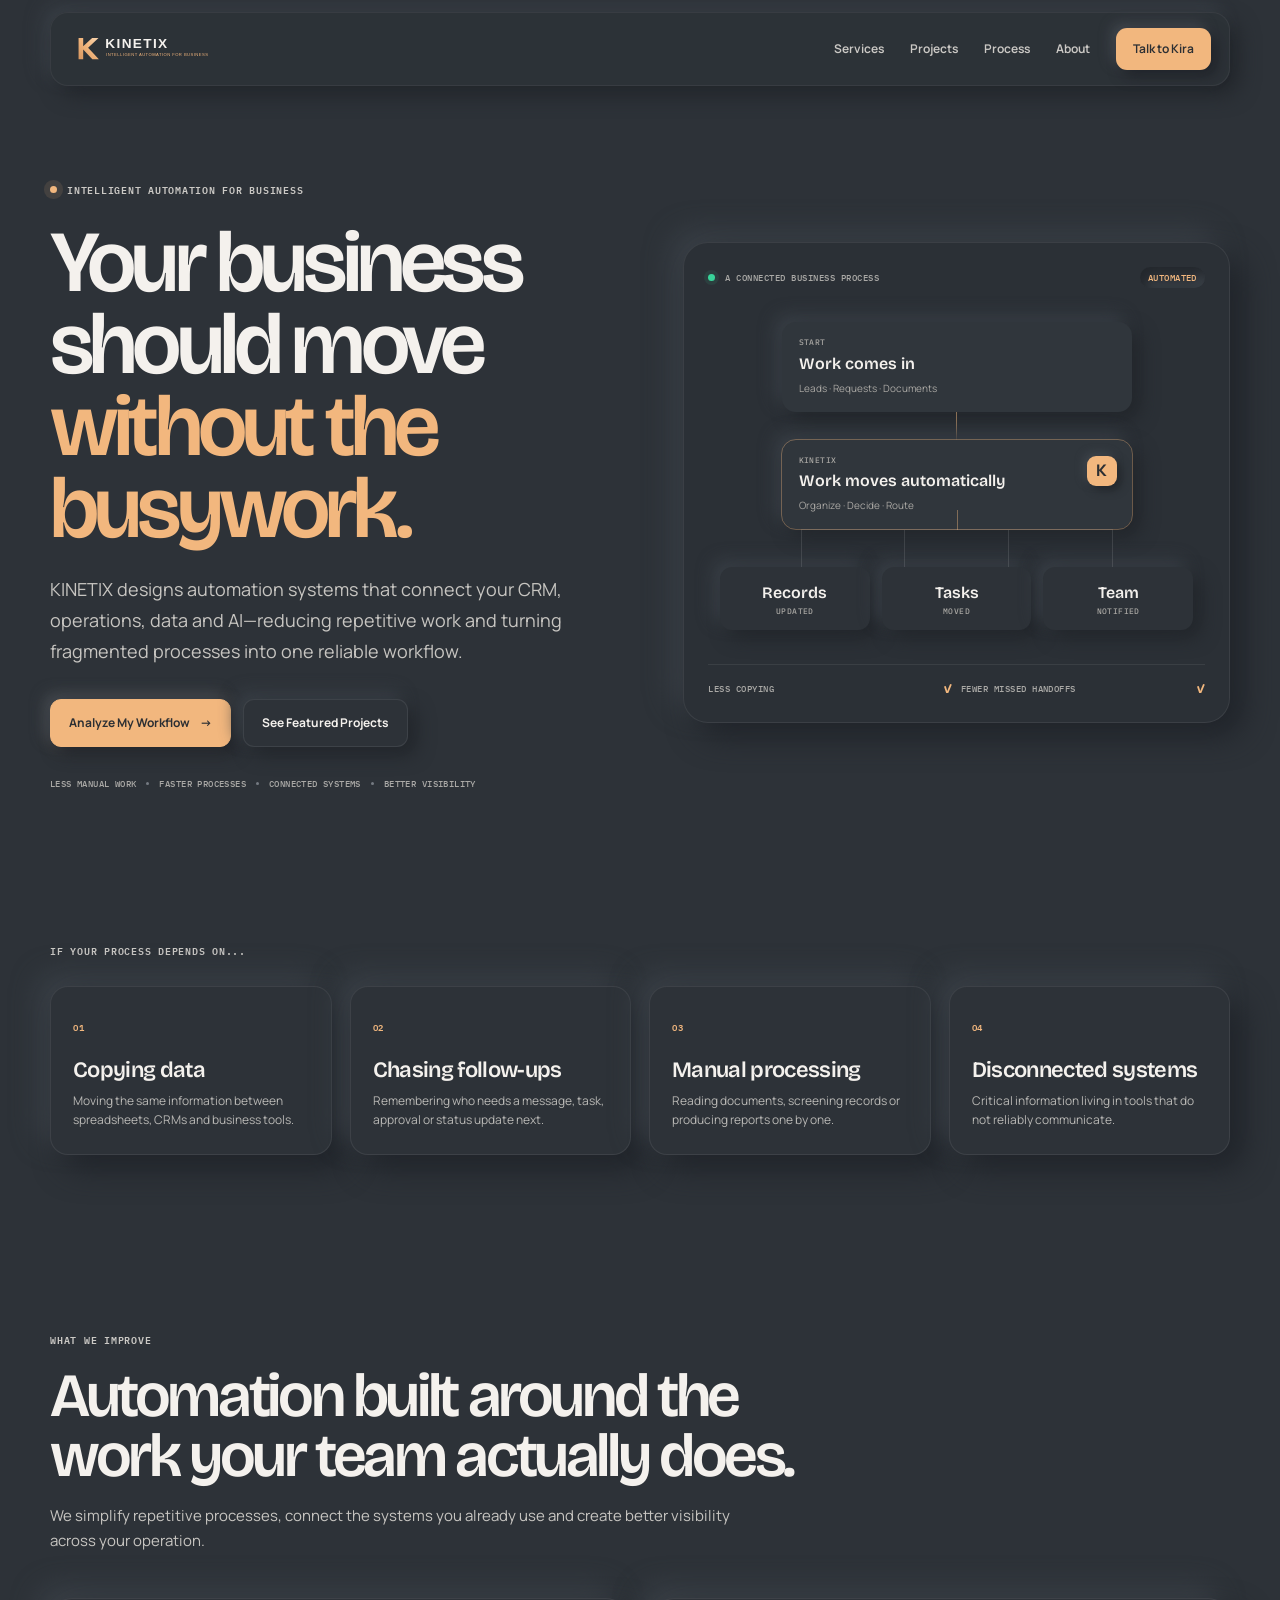
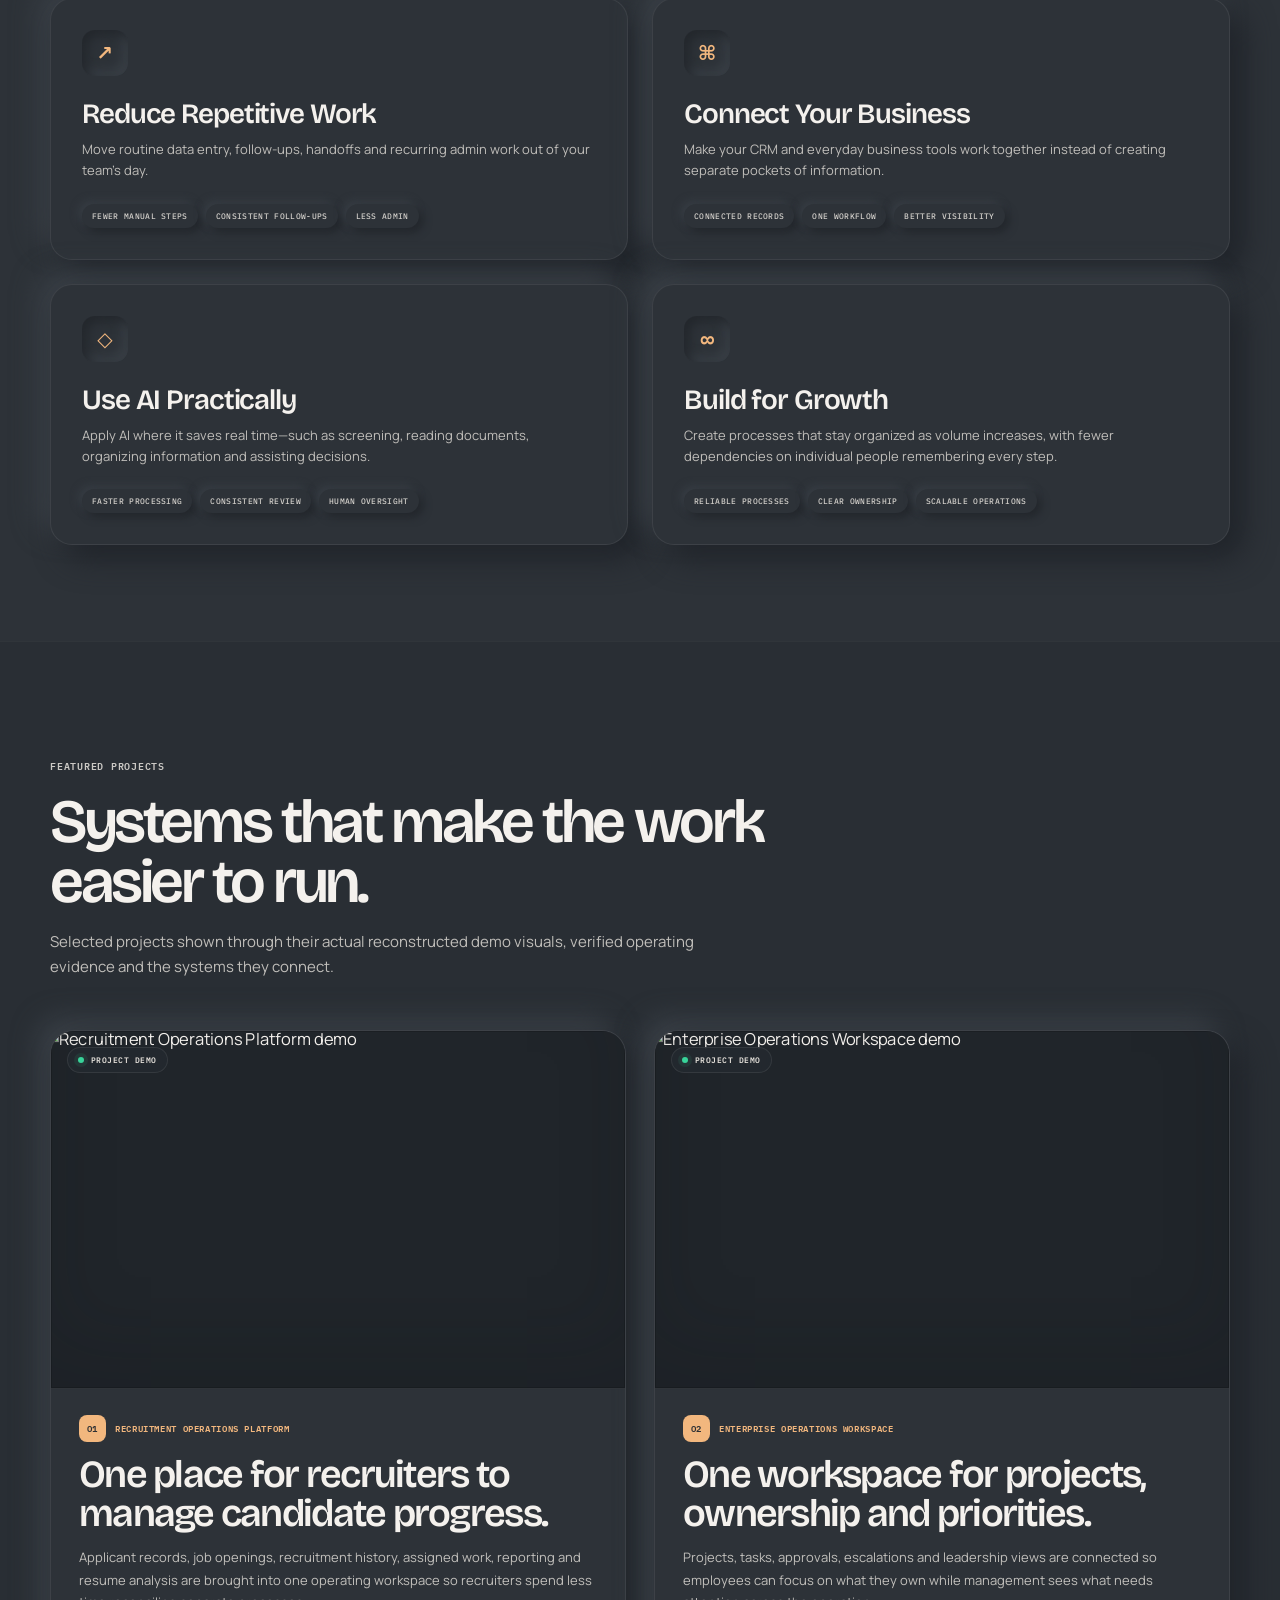
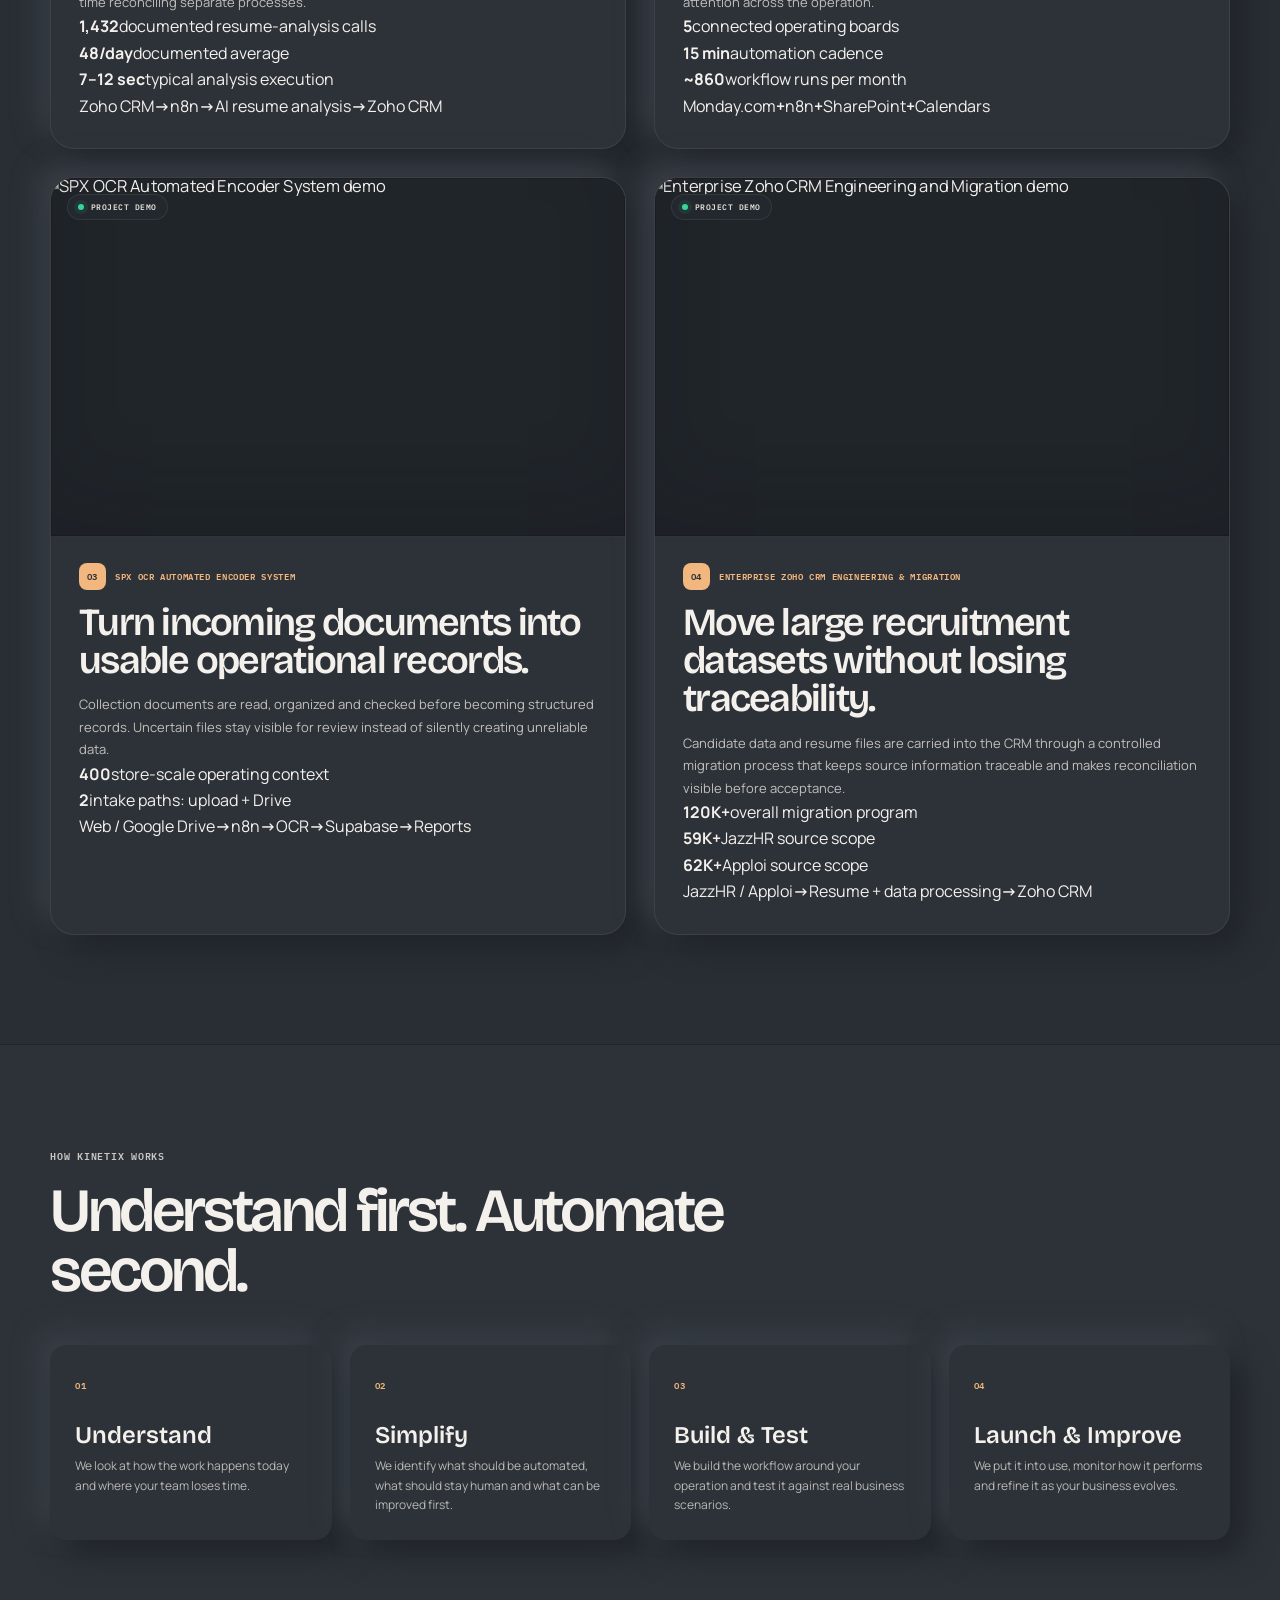
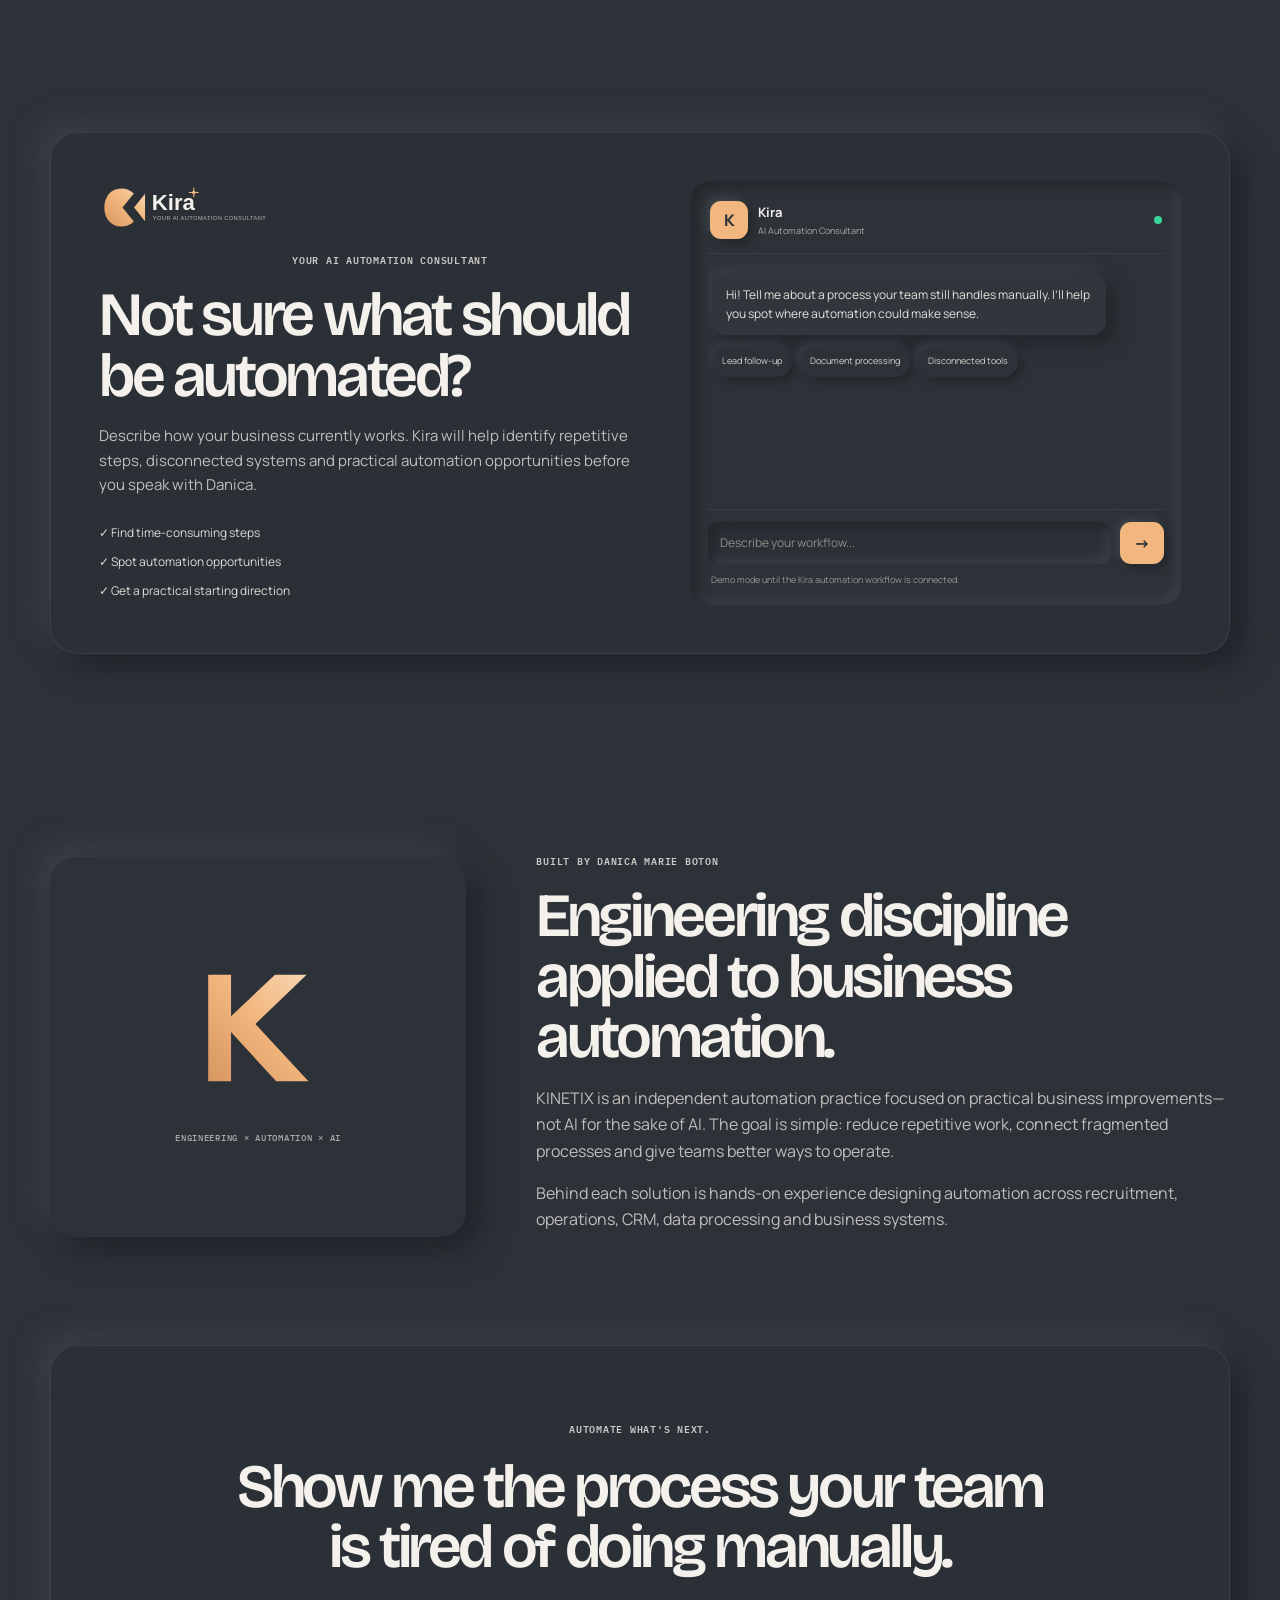
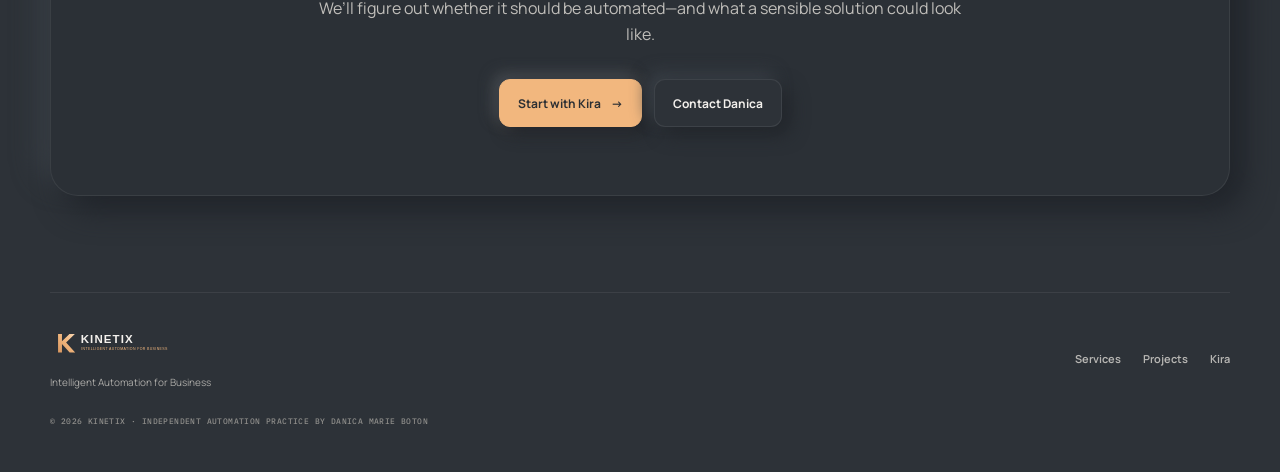
==== commit 6b76f65f: "Present project proof and connected platforms cleanly" ====
--- a/index.html
+++ b/index.html
@@ -11,7 +11,7 @@
   <link href="https://fonts.googleapis.com/css2?family=Bricolage+Grotesque:wght@500;600;700;800&family=IBM+Plex+Mono:wght@400;500;600&family=Manrope:wght@400;500;600;700&display=swap" rel="stylesheet">
   <link rel="icon" href="brand/kinetix-mark.svg?v=20260910" type="image/svg+xml">
   <link rel="stylesheet" href="styles.css?v=20260910-client-value" />
-  <link rel="stylesheet" href="showcase.css?v=20260910-simple2" />
+  <link rel="stylesheet" href="showcase.css?v=20260910-proof3" />
 </head>
 <body>
   <div class="page-glow page-glow-a"></div>
@@ -84,59 +84,66 @@
         <div class="section-heading light reveal">
           <span class="eyebrow">Featured projects</span>
           <h2>Systems that make the work easier to run.</h2>
-          <p>Actual reconstructed project visuals with sample data, paired only with the business value each system was designed to create.</p>
+          <p>Selected projects shown through their actual reconstructed demo visuals, verified operating evidence and the systems they connect.</p>
         </div>
 
         <div class="client-projects">
           <article class="client-project reveal">
-            <div class="project-preview">
-              <span class="demo-badge">Project demo</span>
-              <img src="https://raw.githubusercontent.com/dbauto/danicaboton.github.io/main/assets/recruitment.png" alt="Recruitment Operations Platform demo" loading="lazy" />
-            </div>
+            <div class="project-preview"><span class="demo-badge">Project demo</span><img src="https://raw.githubusercontent.com/dbauto/danicaboton.github.io/main/assets/recruitment.png" alt="Recruitment Operations Platform demo" loading="lazy" /></div>
             <div class="project-copy">
               <div class="project-kicker"><span class="number">01</span><span>Recruitment Operations Platform</span></div>
               <h3>One place for recruiters to manage candidate progress.</h3>
-              <p>The system brings applicant records, job openings, recruitment history, assigned work, reporting and resume analysis into one operating workspace—reducing the need to reconcile separate recruitment processes.</p>
-              <span class="project-proof"><strong>Value:</strong> clearer candidate visibility · easier follow-up · structured resume review</span>
+              <p>Applicant records, job openings, recruitment history, assigned work, reporting and resume analysis are brought into one operating workspace so recruiters spend less time reconciling separate processes.</p>
+              <div class="project-stats" aria-label="Recruitment project evidence">
+                <div><strong>1,432</strong><span>documented resume-analysis calls</span></div>
+                <div><strong>48/day</strong><span>documented average</span></div>
+                <div><strong>7–12 sec</strong><span>typical analysis execution</span></div>
+              </div>
+              <div class="platform-flow"><span>Zoho CRM</span><b>→</b><span>n8n</span><b>→</b><span>AI resume analysis</span><b>→</b><span>Zoho CRM</span></div>
             </div>
           </article>
 
           <article class="client-project reveal delay-1">
-            <div class="project-preview">
-              <span class="demo-badge">Project demo</span>
-              <img src="https://raw.githubusercontent.com/dbauto/danicaboton.github.io/main/assets/monday.png" alt="Enterprise Operations Workspace demo" loading="lazy" />
-            </div>
+            <div class="project-preview"><span class="demo-badge">Project demo</span><img src="https://raw.githubusercontent.com/dbauto/danicaboton.github.io/main/assets/monday.png" alt="Enterprise Operations Workspace demo" loading="lazy" /></div>
             <div class="project-copy">
               <div class="project-kicker"><span class="number">02</span><span>Enterprise Operations Workspace</span></div>
               <h3>One workspace for projects, ownership and priorities.</h3>
-              <p>Projects, tasks, approvals, escalations and leadership views are connected so employees can see what they own while management can see what needs attention across the wider operation.</p>
-              <span class="project-proof"><strong>Value:</strong> clearer ownership · fewer disconnected trackers · better management visibility</span>
+              <p>Projects, tasks, approvals, escalations and leadership views are connected so employees can focus on what they own while management sees what needs attention across the operation.</p>
+              <div class="project-stats" aria-label="Operations workspace evidence">
+                <div><strong>5</strong><span>connected operating boards</span></div>
+                <div><strong>15 min</strong><span>automation cadence</span></div>
+                <div><strong>~860</strong><span>workflow runs per month</span></div>
+              </div>
+              <div class="platform-flow"><span>Monday.com</span><b>+</b><span>n8n</span><b>+</b><span>SharePoint</span><b>+</b><span>Calendars</span></div>
             </div>
           </article>
 
           <article class="client-project reveal delay-2">
-            <div class="project-preview">
-              <span class="demo-badge">Project demo</span>
-              <img src="https://raw.githubusercontent.com/dbauto/danicaboton.github.io/main/assets/ocr.png" alt="SPX OCR Automated Encoder System demo" loading="lazy" />
-            </div>
+            <div class="project-preview"><span class="demo-badge">Project demo</span><img src="https://raw.githubusercontent.com/dbauto/danicaboton.github.io/main/assets/ocr.png" alt="SPX OCR Automated Encoder System demo" loading="lazy" /></div>
             <div class="project-copy">
               <div class="project-kicker"><span class="number">03</span><span>SPX OCR Automated Encoder System</span></div>
               <h3>Turn incoming documents into usable operational records.</h3>
-              <p>The system reads collection documents, organizes the extracted information and keeps uncertain files visible for review, reducing repetitive re-encoding before operational and reconciliation reporting.</p>
-              <span class="project-proof"><strong>Value:</strong> less manual encoding · visible exceptions · repeatable reporting</span>
+              <p>Collection documents are read, organized and checked before becoming structured records. Uncertain files stay visible for review instead of silently creating unreliable data.</p>
+              <div class="project-stats two" aria-label="OCR project evidence">
+                <div><strong>400</strong><span>store-scale operating context</span></div>
+                <div><strong>2</strong><span>intake paths: upload + Drive</span></div>
+              </div>
+              <div class="platform-flow"><span>Web / Google Drive</span><b>→</b><span>n8n</span><b>→</b><span>OCR</span><b>→</b><span>Supabase</span><b>→</b><span>Reports</span></div>
             </div>
           </article>
 
           <article class="client-project reveal delay-3">
-            <div class="project-preview">
-              <span class="demo-badge">Project demo</span>
-              <img src="https://raw.githubusercontent.com/dbauto/danicaboton.github.io/main/assets/zoho-migration.png" alt="Enterprise Zoho CRM Engineering and Migration demo" loading="lazy" />
-            </div>
+            <div class="project-preview"><span class="demo-badge">Project demo</span><img src="https://raw.githubusercontent.com/dbauto/danicaboton.github.io/main/assets/zoho-migration.png" alt="Enterprise Zoho CRM Engineering and Migration demo" loading="lazy" /></div>
             <div class="project-copy">
               <div class="project-kicker"><span class="number">04</span><span>Enterprise Zoho CRM Engineering &amp; Migration</span></div>
               <h3>Move large recruitment datasets without losing traceability.</h3>
-              <p>The migration keeps resume files, candidate information, facility details, licenses and review confidence traceable as records move into the CRM, with reconciliation and verification built into the transition.</p>
-              <span class="project-proof"><strong>120K+</strong> program scope · source traceability · reconciliation and verification</span>
+              <p>Candidate data and resume files are carried into the CRM through a controlled migration process that keeps source information traceable and makes reconciliation visible before acceptance.</p>
+              <div class="project-stats" aria-label="CRM migration evidence">
+                <div><strong>120K+</strong><span>overall migration program</span></div>
+                <div><strong>59K+</strong><span>JazzHR source scope</span></div>
+                <div><strong>62K+</strong><span>Apploi source scope</span></div>
+              </div>
+              <div class="platform-flow"><span>JazzHR / Apploi</span><b>→</b><span>Resume + data processing</span><b>→</b><span>Zoho CRM</span></div>
             </div>
           </article>
         </div>
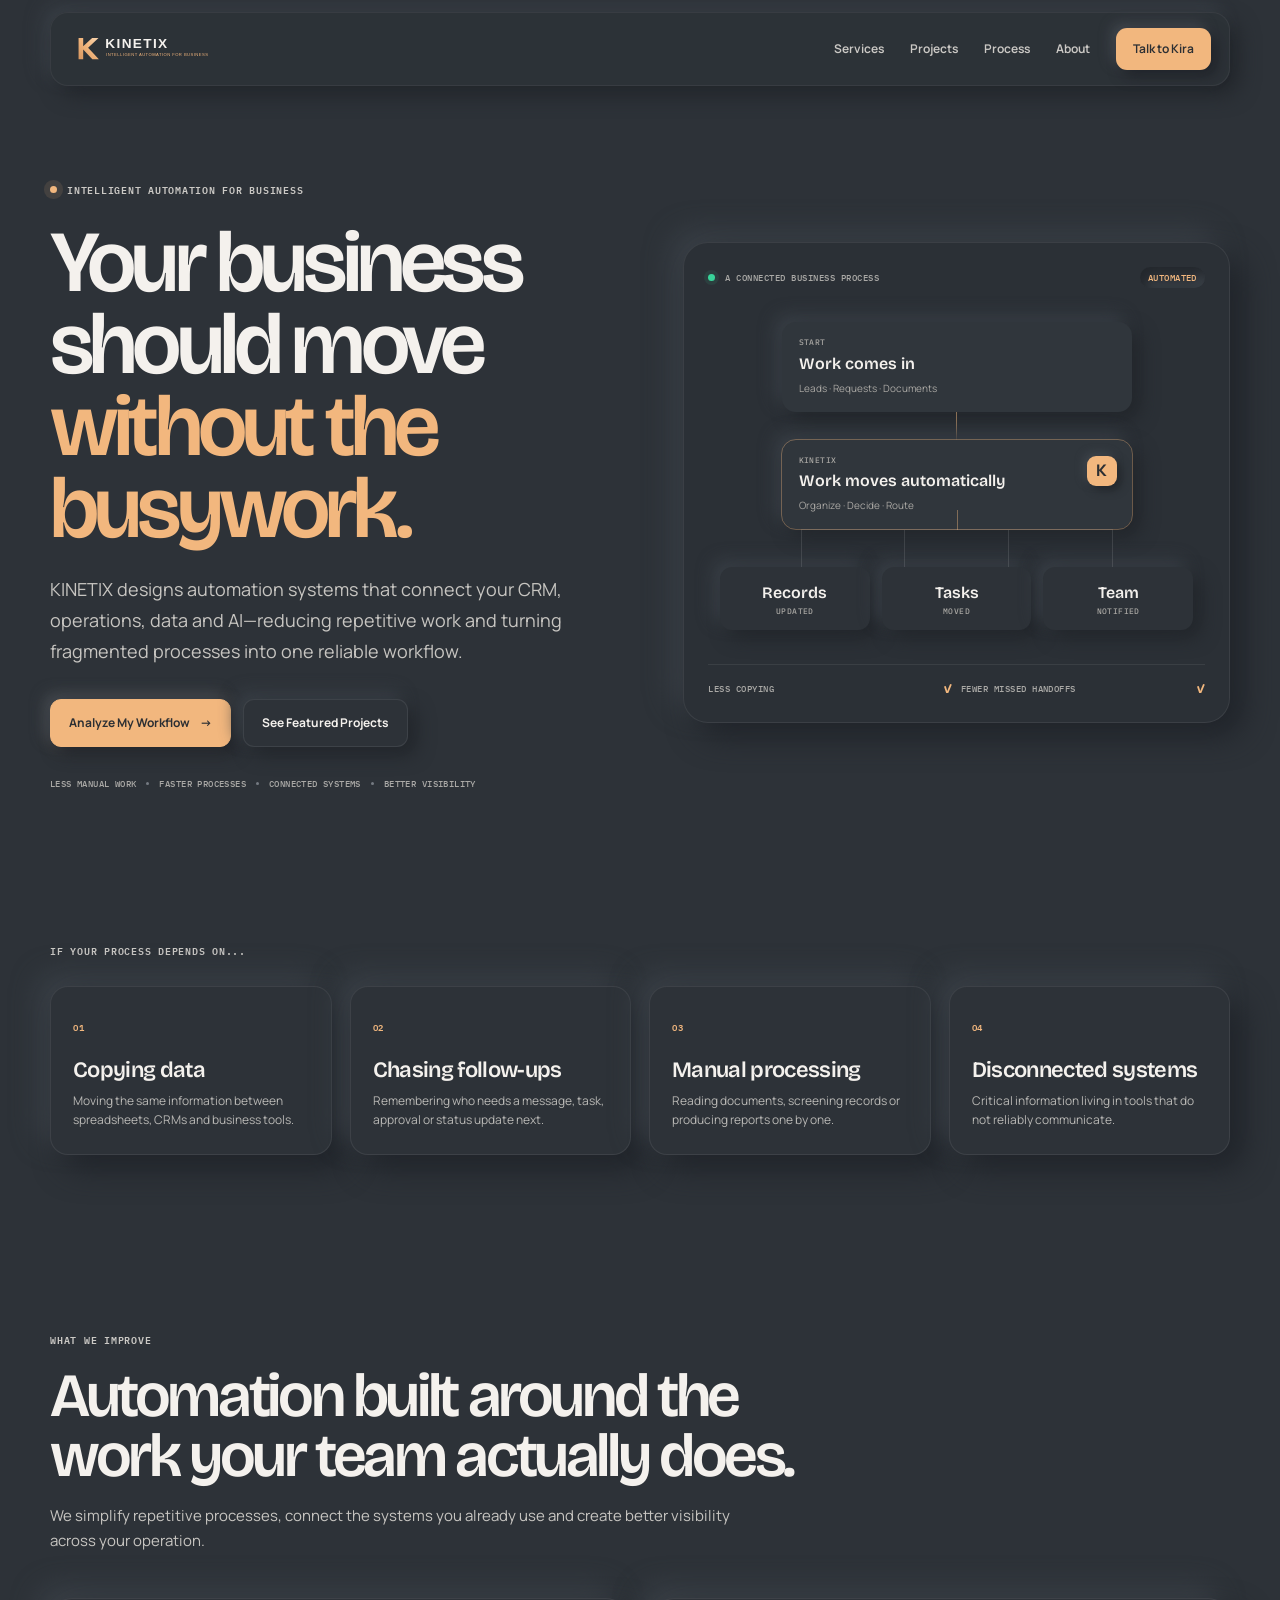
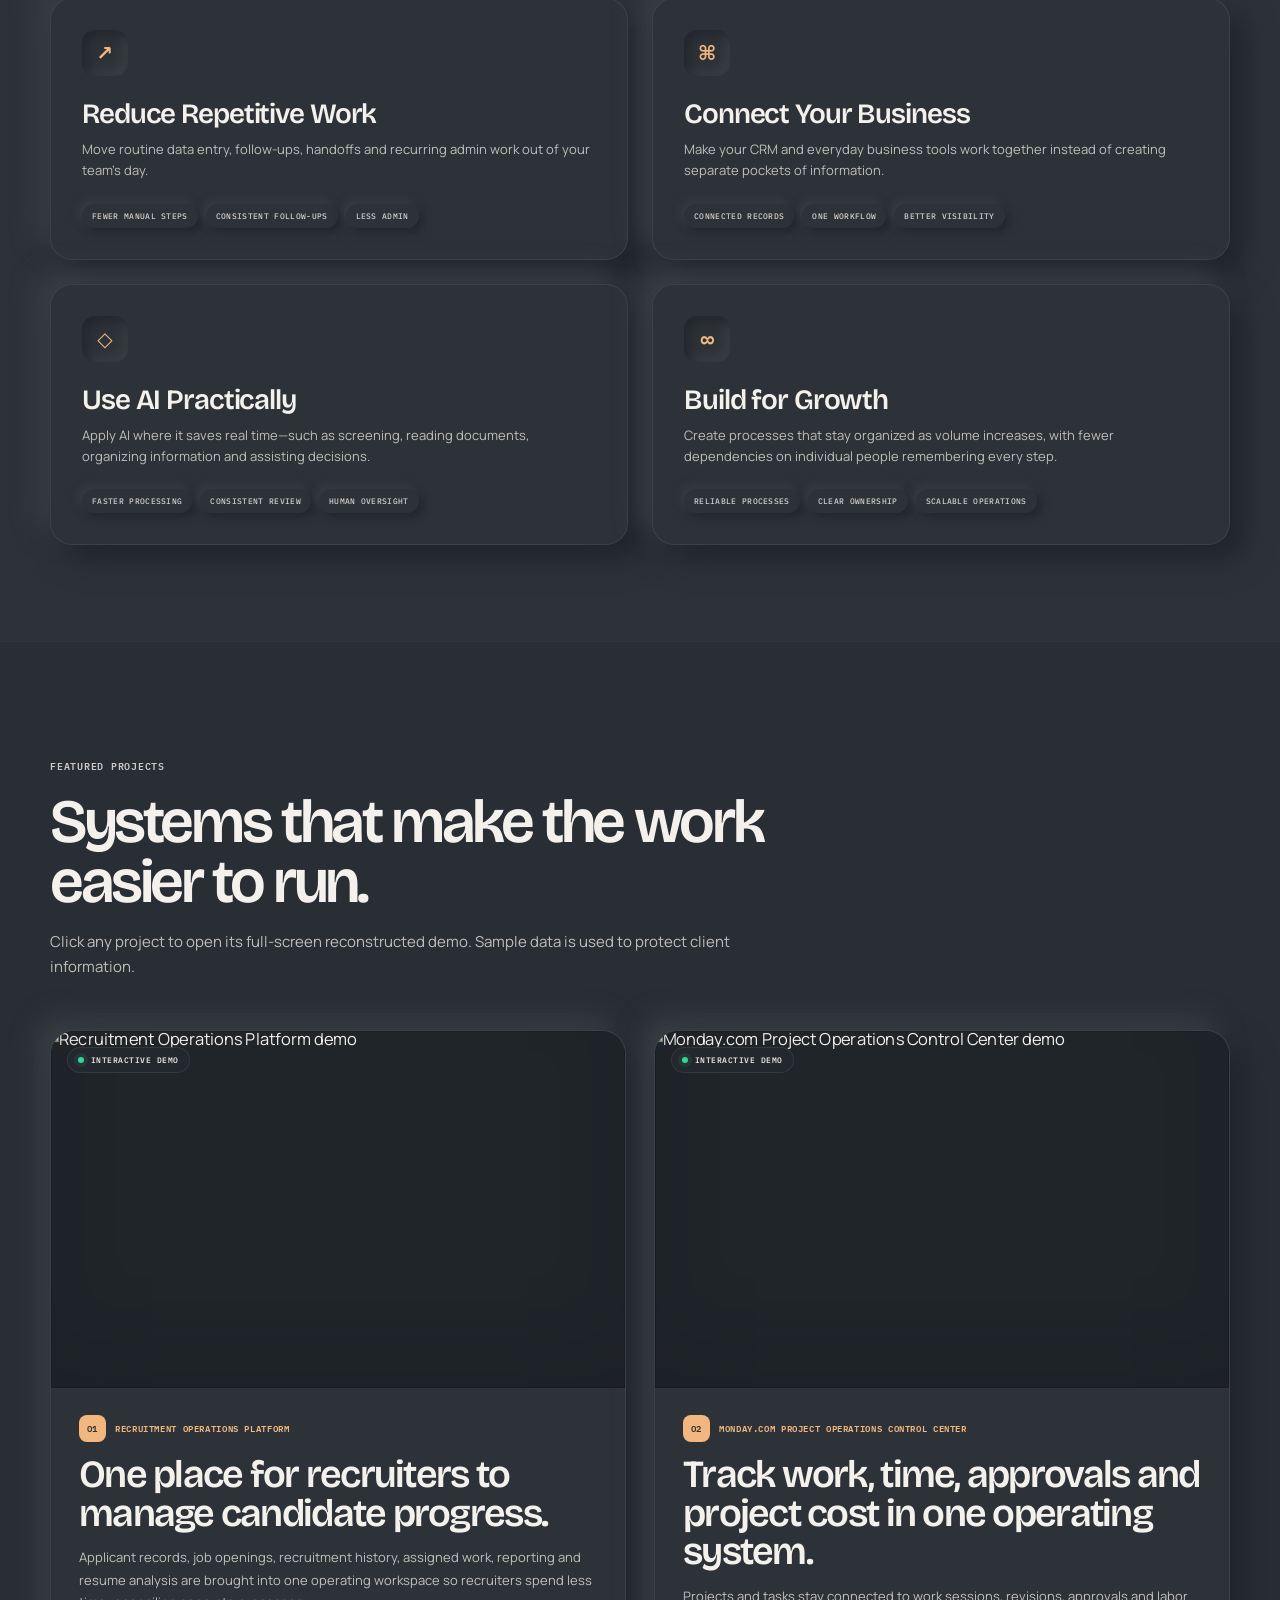
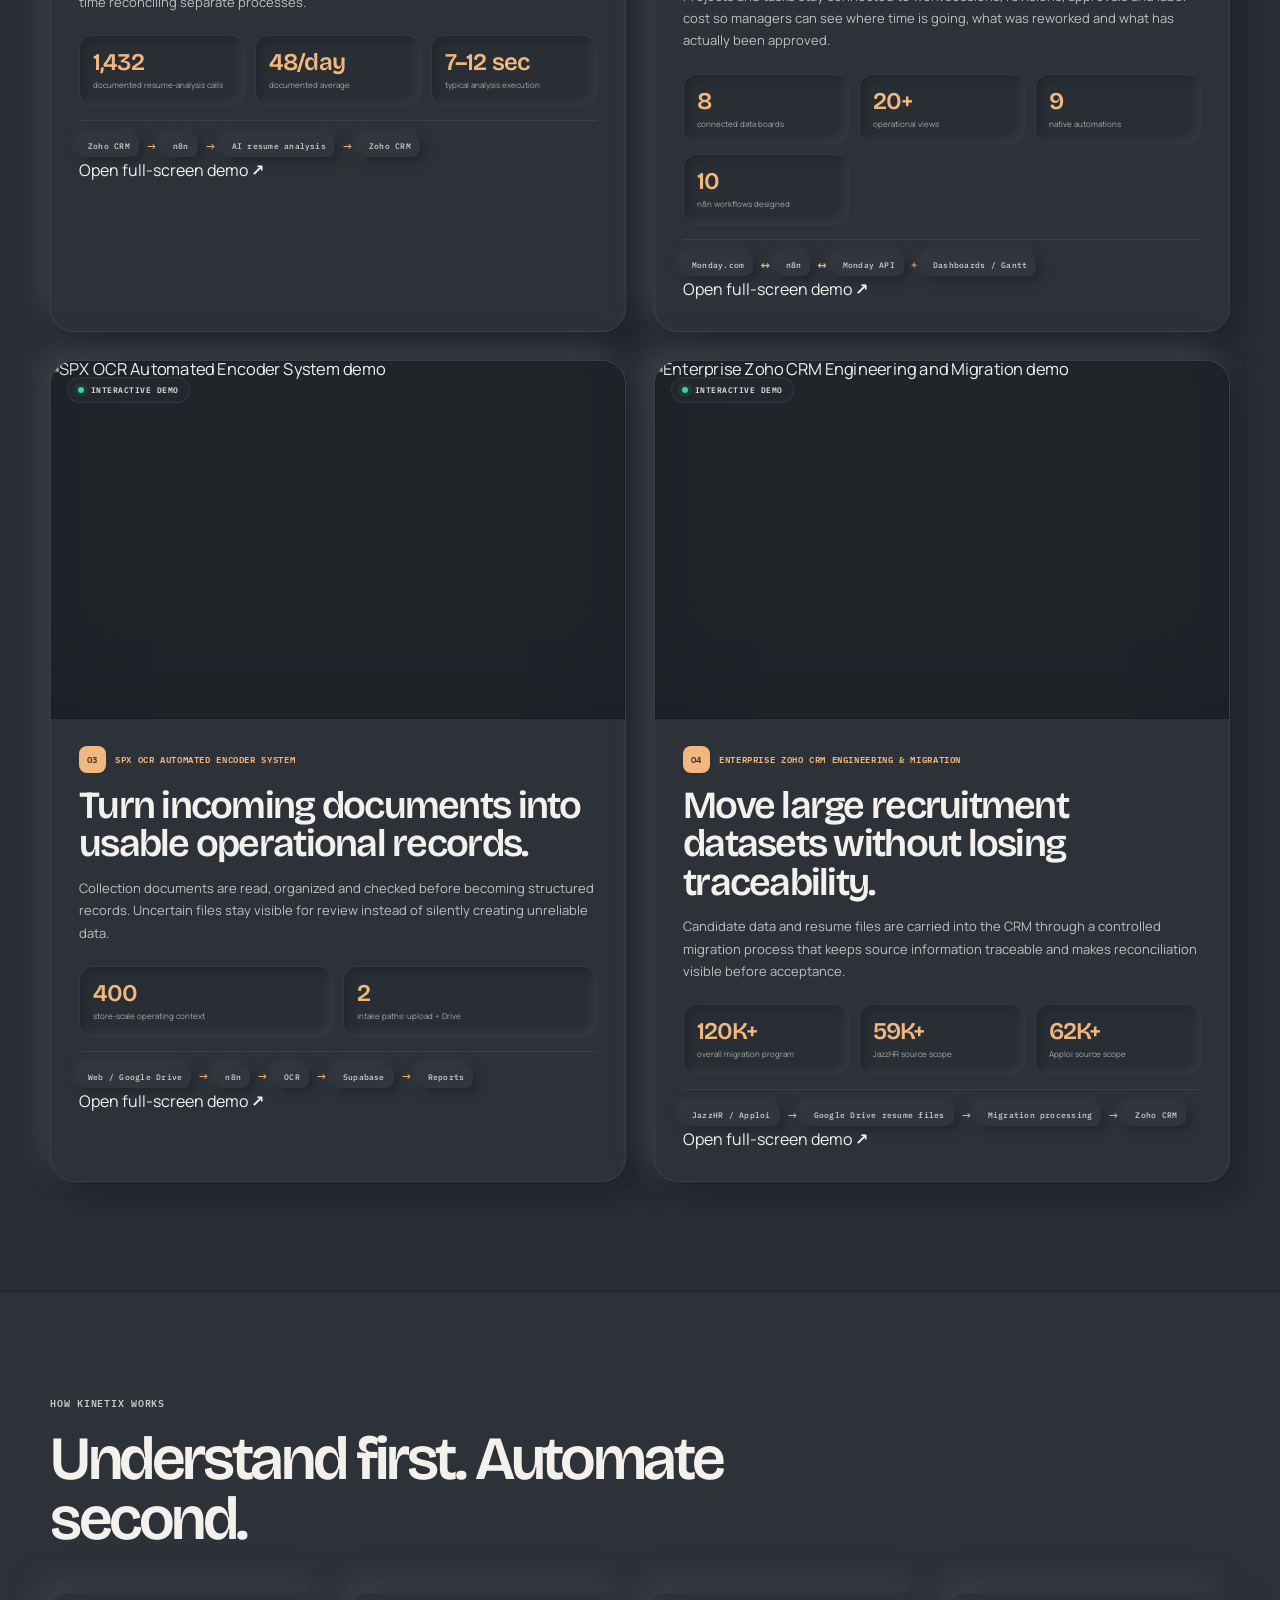
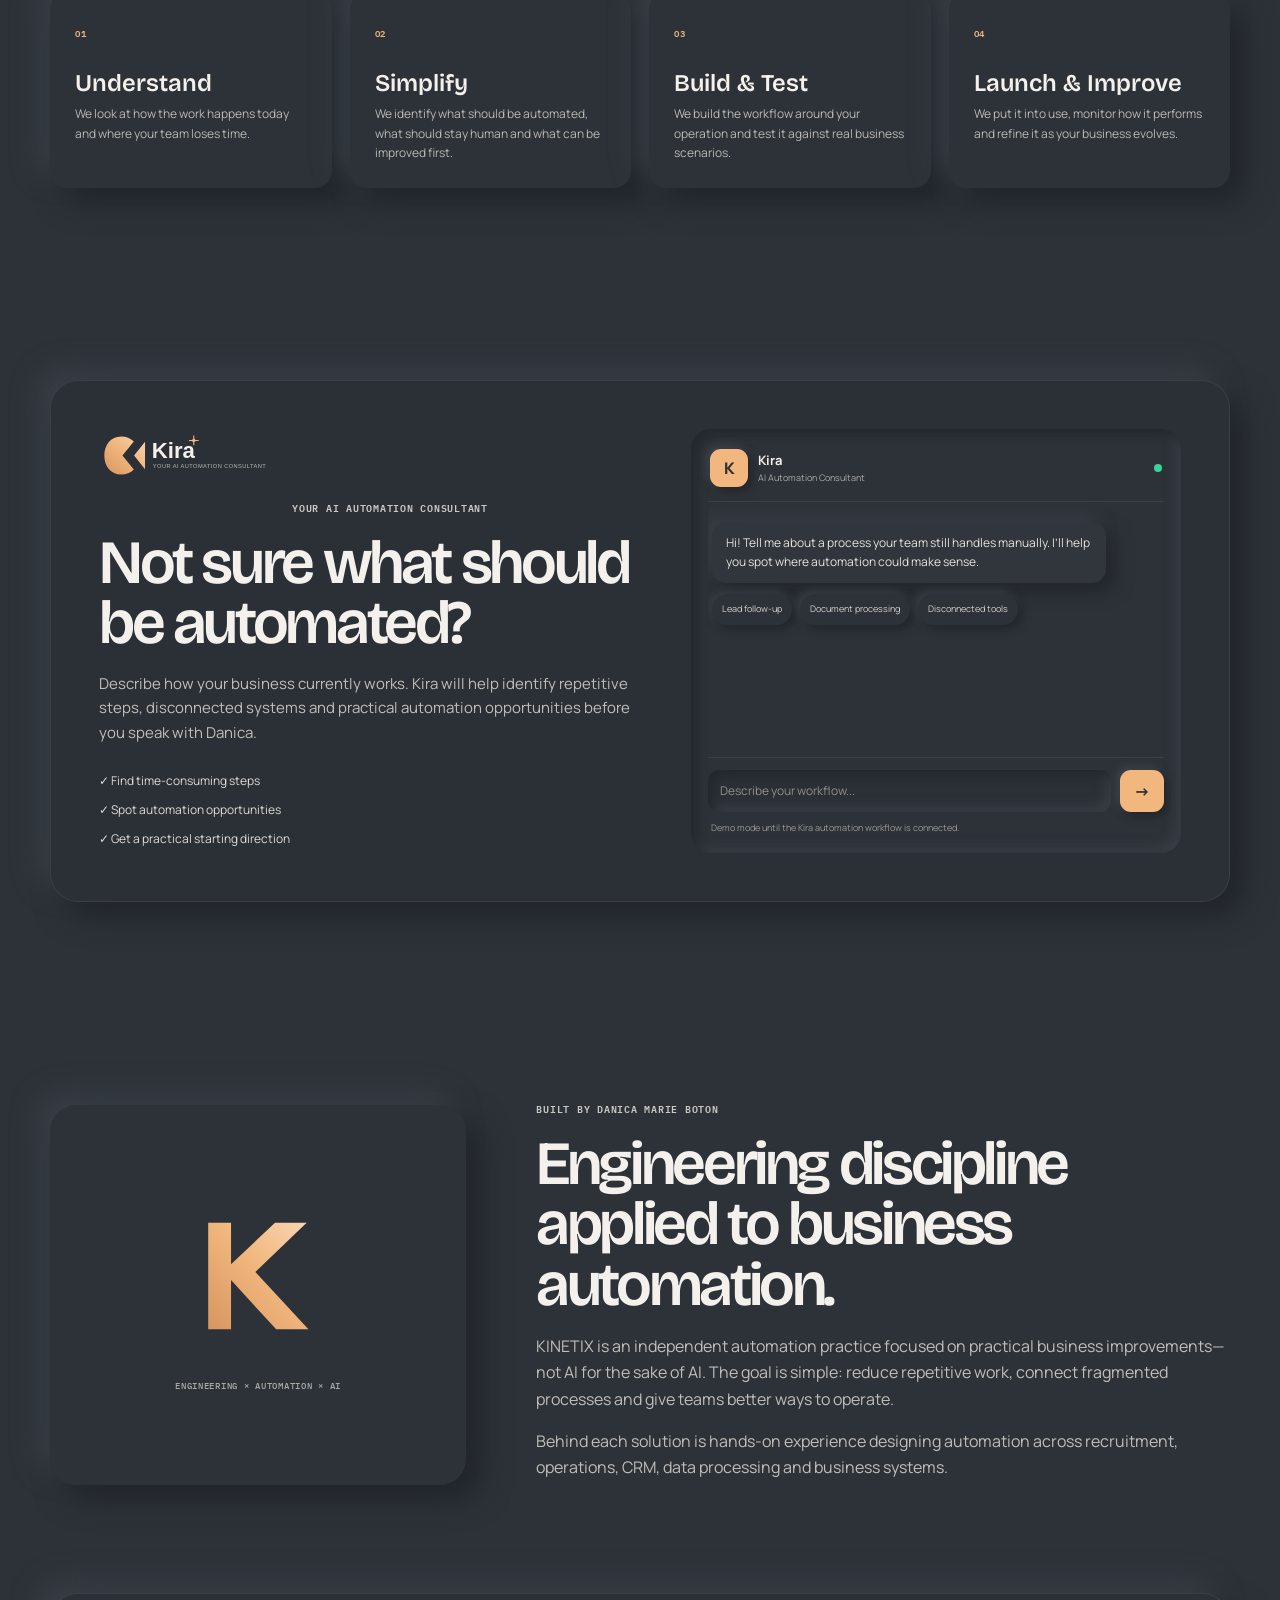
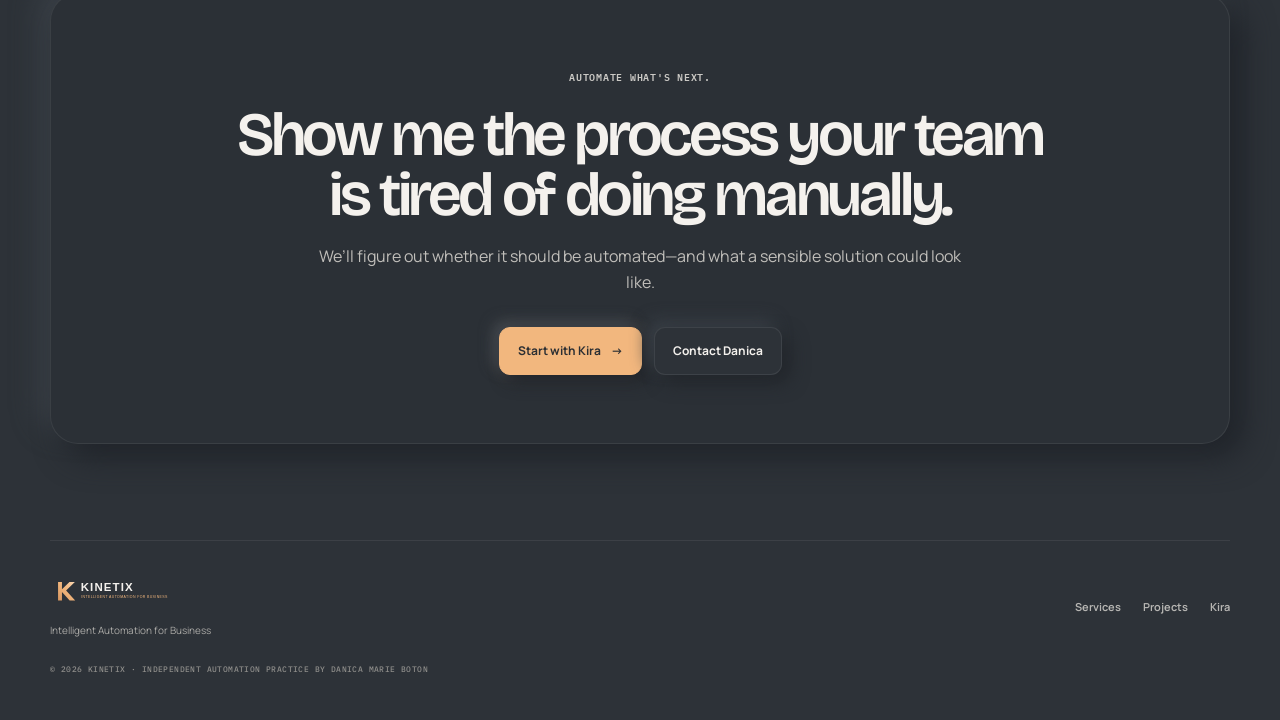
==== commit b1fe715a: "Open featured projects as full-screen KINETIX demos and use latest project versions" ====
--- a/index.html
+++ b/index.html
@@ -11,7 +11,7 @@
   <link href="https://fonts.googleapis.com/css2?family=Bricolage+Grotesque:wght@500;600;700;800&family=IBM+Plex+Mono:wght@400;500;600&family=Manrope:wght@400;500;600;700&display=swap" rel="stylesheet">
   <link rel="icon" href="brand/kinetix-mark.svg?v=20260910" type="image/svg+xml">
   <link rel="stylesheet" href="styles.css?v=20260910-client-value" />
-  <link rel="stylesheet" href="showcase.css?v=20260910-proof3" />
+  <link rel="stylesheet" href="showcase.css?v=20260910-fullscreen4" />
 </head>
 <body>
   <div class="page-glow page-glow-a"></div>
@@ -84,12 +84,12 @@
         <div class="section-heading light reveal">
           <span class="eyebrow">Featured projects</span>
           <h2>Systems that make the work easier to run.</h2>
-          <p>Selected projects shown through their actual reconstructed demo visuals, verified operating evidence and the systems they connect.</p>
+          <p>Click any project to open its full-screen reconstructed demo. Sample data is used to protect client information.</p>
         </div>
 
         <div class="client-projects">
-          <article class="client-project reveal">
-            <div class="project-preview"><span class="demo-badge">Project demo</span><img src="https://raw.githubusercontent.com/dbauto/danicaboton.github.io/main/assets/recruitment.png" alt="Recruitment Operations Platform demo" loading="lazy" /></div>
+          <a class="client-project project-link reveal" href="demos/recruitment.html" aria-label="Open Recruitment Operations Platform full-screen demo">
+            <div class="project-preview"><span class="demo-badge">Interactive demo</span><img src="https://raw.githubusercontent.com/dbauto/danicaboton.github.io/main/assets/recruitment.png" alt="Recruitment Operations Platform demo" loading="lazy" /></div>
             <div class="project-copy">
               <div class="project-kicker"><span class="number">01</span><span>Recruitment Operations Platform</span></div>
               <h3>One place for recruiters to manage candidate progress.</h3>
@@ -100,26 +100,29 @@
                 <div><strong>7–12 sec</strong><span>typical analysis execution</span></div>
               </div>
               <div class="platform-flow"><span>Zoho CRM</span><b>→</b><span>n8n</span><b>→</b><span>AI resume analysis</span><b>→</b><span>Zoho CRM</span></div>
-            </div>
-          </article>
-
-          <article class="client-project reveal delay-1">
-            <div class="project-preview"><span class="demo-badge">Project demo</span><img src="https://raw.githubusercontent.com/dbauto/danicaboton.github.io/main/assets/monday.png" alt="Enterprise Operations Workspace demo" loading="lazy" /></div>
-            <div class="project-copy">
-              <div class="project-kicker"><span class="number">02</span><span>Enterprise Operations Workspace</span></div>
-              <h3>One workspace for projects, ownership and priorities.</h3>
-              <p>Projects, tasks, approvals, escalations and leadership views are connected so employees can focus on what they own while management sees what needs attention across the operation.</p>
-              <div class="project-stats" aria-label="Operations workspace evidence">
-                <div><strong>5</strong><span>connected operating boards</span></div>
-                <div><strong>15 min</strong><span>automation cadence</span></div>
-                <div><strong>~860</strong><span>workflow runs per month</span></div>
-              </div>
-              <div class="platform-flow"><span>Monday.com</span><b>+</b><span>n8n</span><b>+</b><span>SharePoint</span><b>+</b><span>Calendars</span></div>
-            </div>
-          </article>
-
-          <article class="client-project reveal delay-2">
-            <div class="project-preview"><span class="demo-badge">Project demo</span><img src="https://raw.githubusercontent.com/dbauto/danicaboton.github.io/main/assets/ocr.png" alt="SPX OCR Automated Encoder System demo" loading="lazy" /></div>
+              <span class="open-demo">Open full-screen demo <b>↗</b></span>
+            </div>
+          </a>
+
+          <a class="client-project project-link reveal delay-1" href="demos/project-operations.html" aria-label="Open Monday.com Project Operations Control Center full-screen demo">
+            <div class="project-preview"><span class="demo-badge">Interactive demo</span><img src="https://raw.githubusercontent.com/dbauto/danicaboton.github.io/main/assets/monday.png" alt="Monday.com Project Operations Control Center demo" loading="lazy" /></div>
+            <div class="project-copy">
+              <div class="project-kicker"><span class="number">02</span><span>Monday.com Project Operations Control Center</span></div>
+              <h3>Track work, time, approvals and project cost in one operating system.</h3>
+              <p>Projects and tasks stay connected to work sessions, revisions, approvals and labor cost so managers can see where time is going, what was reworked and what has actually been approved.</p>
+              <div class="project-stats four" aria-label="Project operations evidence">
+                <div><strong>8</strong><span>connected data boards</span></div>
+                <div><strong>20+</strong><span>operational views</span></div>
+                <div><strong>9</strong><span>native automations</span></div>
+                <div><strong>10</strong><span>n8n workflows designed</span></div>
+              </div>
+              <div class="platform-flow"><span>Monday.com</span><b>↔</b><span>n8n</span><b>↔</b><span>Monday API</span><b>+</b><span>Dashboards / Gantt</span></div>
+              <span class="open-demo">Open full-screen demo <b>↗</b></span>
+            </div>
+          </a>
+
+          <a class="client-project project-link reveal delay-2" href="demos/ocr.html" aria-label="Open SPX OCR Automated Encoder System full-screen demo">
+            <div class="project-preview"><span class="demo-badge">Interactive demo</span><img src="https://raw.githubusercontent.com/dbauto/danicaboton.github.io/main/assets/ocr.png" alt="SPX OCR Automated Encoder System demo" loading="lazy" /></div>
             <div class="project-copy">
               <div class="project-kicker"><span class="number">03</span><span>SPX OCR Automated Encoder System</span></div>
               <h3>Turn incoming documents into usable operational records.</h3>
@@ -129,11 +132,12 @@
                 <div><strong>2</strong><span>intake paths: upload + Drive</span></div>
               </div>
               <div class="platform-flow"><span>Web / Google Drive</span><b>→</b><span>n8n</span><b>→</b><span>OCR</span><b>→</b><span>Supabase</span><b>→</b><span>Reports</span></div>
-            </div>
-          </article>
-
-          <article class="client-project reveal delay-3">
-            <div class="project-preview"><span class="demo-badge">Project demo</span><img src="https://raw.githubusercontent.com/dbauto/danicaboton.github.io/main/assets/zoho-migration.png" alt="Enterprise Zoho CRM Engineering and Migration demo" loading="lazy" /></div>
+              <span class="open-demo">Open full-screen demo <b>↗</b></span>
+            </div>
+          </a>
+
+          <a class="client-project project-link reveal delay-3" href="demos/migration.html" aria-label="Open Enterprise Zoho CRM Engineering and Migration full-screen demo">
+            <div class="project-preview"><span class="demo-badge">Interactive demo</span><img src="https://raw.githubusercontent.com/dbauto/danicaboton.github.io/main/assets/zoho-migration.png" alt="Enterprise Zoho CRM Engineering and Migration demo" loading="lazy" /></div>
             <div class="project-copy">
               <div class="project-kicker"><span class="number">04</span><span>Enterprise Zoho CRM Engineering &amp; Migration</span></div>
               <h3>Move large recruitment datasets without losing traceability.</h3>
@@ -143,9 +147,10 @@
                 <div><strong>59K+</strong><span>JazzHR source scope</span></div>
                 <div><strong>62K+</strong><span>Apploi source scope</span></div>
               </div>
-              <div class="platform-flow"><span>JazzHR / Apploi</span><b>→</b><span>Resume + data processing</span><b>→</b><span>Zoho CRM</span></div>
-            </div>
-          </article>
+              <div class="platform-flow"><span>JazzHR / Apploi</span><b>→</b><span>Google Drive resume files</span><b>→</b><span>Migration processing</span><b>→</b><span>Zoho CRM</span></div>
+              <span class="open-demo">Open full-screen demo <b>↗</b></span>
+            </div>
+          </a>
         </div>
       </div>
     </section>
--- a/showcase.css
+++ b/showcase.css
@@ -1 +1 @@
-.work-section{padding:110px 0}.work-section .section-heading{margin-bottom:50px}.client-projects{display:grid;grid-template-columns:repeat(2,minmax(0,1fr));gap:28px}.client-project{overflow:hidden;border:1px solid rgba(255,255,255,.075);border-radius:24px;background:#2d3238;box-shadow:var(--neo-shadow)}.project-preview{position:relative;overflow:hidden;aspect-ratio:16/10;background:#20252a;border-bottom:1px solid rgba(255,255,255,.07)}.project-preview img{width:100%;height:100%;object-fit:cover;display:block;transform:scale(1.03);animation:kinetixDemoMove 12s ease-in-out infinite alternate;transform-origin:center center}.project-preview:after{content:'';position:absolute;inset:0;pointer-events:none;box-shadow:inset 0 0 0 1px rgba(0,0,0,.16),inset 0 -45px 70px rgba(18,21,24,.16)}.demo-badge{position:absolute;left:16px;top:16px;z-index:2;display:flex;align-items:center;gap:7px;padding:8px 10px;border-radius:999px;background:rgba(36,41,47,.88);border:1px solid rgba(255,255,255,.08);backdrop-filter:blur(8px);font:600 8px/1 'IBM Plex Mono',monospace;letter-spacing:.06em;text-transform:uppercase;color:#e4e0da}.demo-badge:before{content:'';width:6px;height:6px;border-radius:50%;background:#38d49a;box-shadow:0 0 0 4px rgba(56,212,154,.09)}.project-copy{padding:26px 28px 29px}.project-kicker{display:flex;align-items:center;gap:9px;margin-bottom:13px;font:600 9px/1.25 'IBM Plex Mono',monospace;letter-spacing:.07em;text-transform:uppercase;color:var(--accent)}.project-kicker .number{width:27px;height:27px;border-radius:8px;display:grid;place-items:center;color:#2c2f33;background:var(--accent)}.project-copy h3{font:600 clamp(29px,3vw,40px)/1 'Bricolage Grotesque',sans-serif;letter-spacing:-.045em;margin:0 0 14px;color:var(--ink)}.project-copy p{margin:0;color:#c2c0bc;font-size:13px;line-height:1.72}.project-proof{display:inline-block;margin-top:17px;color:#9f9e9b;font:500 8px/1.35 'IBM Plex Mono',monospace;letter-spacing:.045em;text-transform:uppercase}.project-proof strong{color:var(--accent);font-weight:600}@keyframes kinetixDemoMove{0%{transform:scale(1.03) translate3d(0,0,0)}50%{transform:scale(1.07) translate3d(-5px,-3px,0)}100%{transform:scale(1.045) translate3d(5px,-5px,0)}}@media(max-width:820px){.client-projects{grid-template-columns:1fr}.project-preview{aspect-ratio:16/9}}@media(max-width:560px){.work-section{padding:78px 0}.project-copy{padding:22px}.project-copy h3{font-size:31px}.demo-badge{left:12px;top:12px}}@media(prefers-reduced-motion:reduce){.project-preview img{animation:none}}+.work-section{padding:110px 0}.work-section .section-heading{margin-bottom:50px}.client-projects{display:grid;grid-template-columns:repeat(2,minmax(0,1fr));gap:28px}.client-project{overflow:hidden;border:1px solid rgba(255,255,255,.075);border-radius:24px;background:#2d3238;box-shadow:var(--neo-shadow)}.project-preview{position:relative;overflow:hidden;aspect-ratio:16/10;background:#20252a;border-bottom:1px solid rgba(255,255,255,.07)}.project-preview img{width:100%;height:100%;object-fit:cover;display:block;transform:scale(1.03);animation:kinetixDemoMove 12s ease-in-out infinite alternate;transform-origin:center center}.project-preview:after{content:'';position:absolute;inset:0;pointer-events:none;box-shadow:inset 0 0 0 1px rgba(0,0,0,.16),inset 0 -45px 70px rgba(18,21,24,.16)}.demo-badge{position:absolute;left:16px;top:16px;z-index:2;display:flex;align-items:center;gap:7px;padding:8px 10px;border-radius:999px;background:rgba(36,41,47,.88);border:1px solid rgba(255,255,255,.08);backdrop-filter:blur(8px);font:600 8px/1 'IBM Plex Mono',monospace;letter-spacing:.06em;text-transform:uppercase;color:#e4e0da}.demo-badge:before{content:'';width:6px;height:6px;border-radius:50%;background:#38d49a;box-shadow:0 0 0 4px rgba(56,212,154,.09)}.project-copy{padding:26px 28px 29px}.project-kicker{display:flex;align-items:center;gap:9px;margin-bottom:13px;font:600 9px/1.25 'IBM Plex Mono',monospace;letter-spacing:.07em;text-transform:uppercase;color:var(--accent)}.project-kicker .number{width:27px;height:27px;border-radius:8px;display:grid;place-items:center;color:#2c2f33;background:var(--accent)}.project-copy h3{font:600 clamp(29px,3vw,40px)/1 'Bricolage Grotesque',sans-serif;letter-spacing:-.045em;margin:0 0 14px;color:var(--ink)}.project-copy>p{margin:0;color:#c2c0bc;font-size:13px;line-height:1.72}.project-stats{display:grid;grid-template-columns:repeat(3,minmax(0,1fr));gap:10px;margin-top:22px}.project-stats.two{grid-template-columns:repeat(2,minmax(0,1fr))}.project-stats div{min-width:0;padding:14px 13px;border-radius:14px;background:#292e34;border:1px solid rgba(255,255,255,.055);box-shadow:inset 4px 4px 9px #23272c,inset -4px -4px 9px #353b42}.project-stats strong{display:block;margin-bottom:5px;color:var(--accent);font:600 24px/1 'Bricolage Grotesque',sans-serif;letter-spacing:-.035em}.project-stats span{display:block;color:#a9a8a5;font-size:8px;line-height:1.45}.platform-flow{display:flex;align-items:center;flex-wrap:wrap;gap:7px;margin-top:14px;padding-top:14px;border-top:1px solid rgba(255,255,255,.065)}.platform-flow span{padding:7px 9px;border-radius:8px;background:#30363c;color:#d7d4cf;font:500 8px/1 'IBM Plex Mono',monospace;letter-spacing:.03em;box-shadow:4px 4px 9px #22262b,-3px -3px 8px #393f46}.platform-flow b{color:var(--accent);font-size:11px;font-weight:600}@keyframes kinetixDemoMove{0%{transform:scale(1.03) translate3d(0,0,0)}50%{transform:scale(1.07) translate3d(-5px,-3px,0)}100%{transform:scale(1.045) translate3d(5px,-5px,0)}}@media(max-width:980px){.project-stats{grid-template-columns:1fr}.project-stats.two{grid-template-columns:repeat(2,minmax(0,1fr))}}@media(max-width:820px){.client-projects{grid-template-columns:1fr}.project-preview{aspect-ratio:16/9}.project-stats{grid-template-columns:repeat(3,minmax(0,1fr))}}@media(max-width:560px){.work-section{padding:78px 0}.project-copy{padding:22px}.project-copy h3{font-size:31px}.demo-badge{left:12px;top:12px}.project-stats,.project-stats.two{grid-template-columns:1fr}.platform-flow{gap:6px}}@media(prefers-reduced-motion:reduce){.project-preview img{animation:none}}
